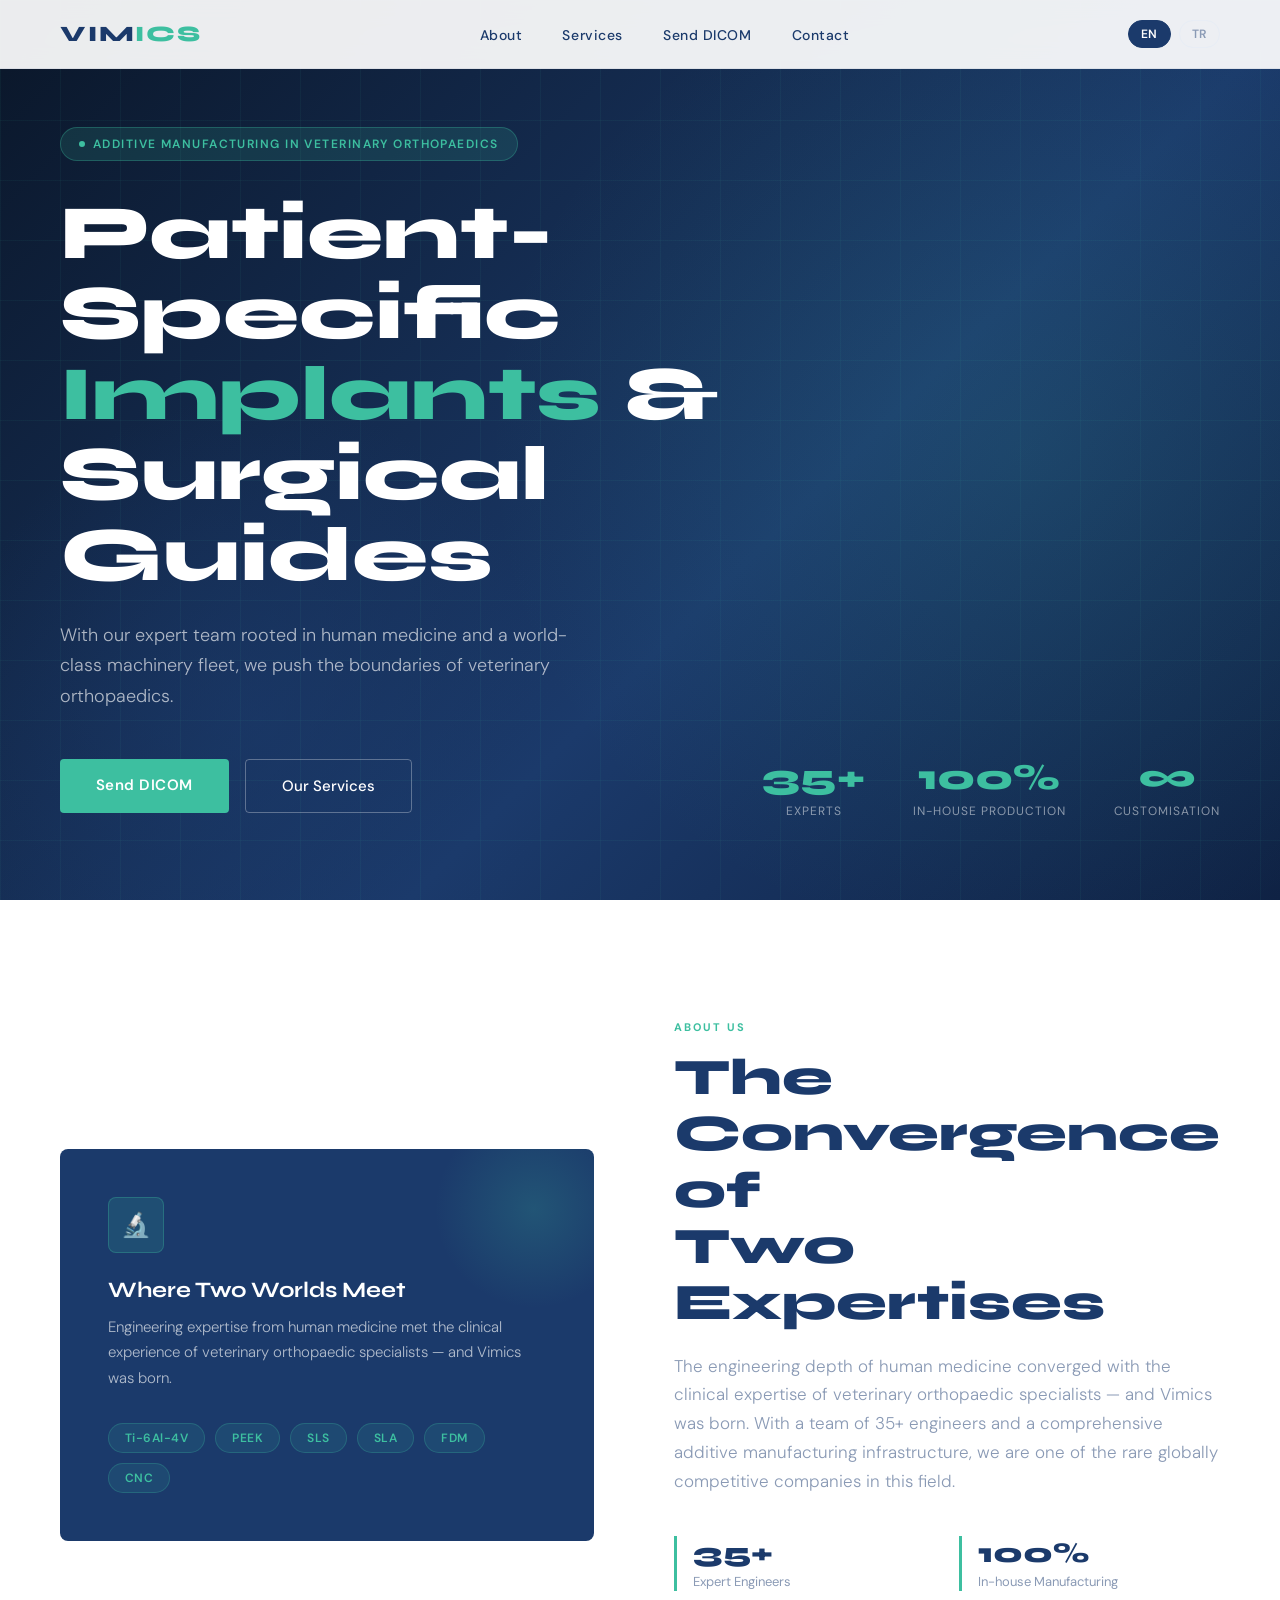
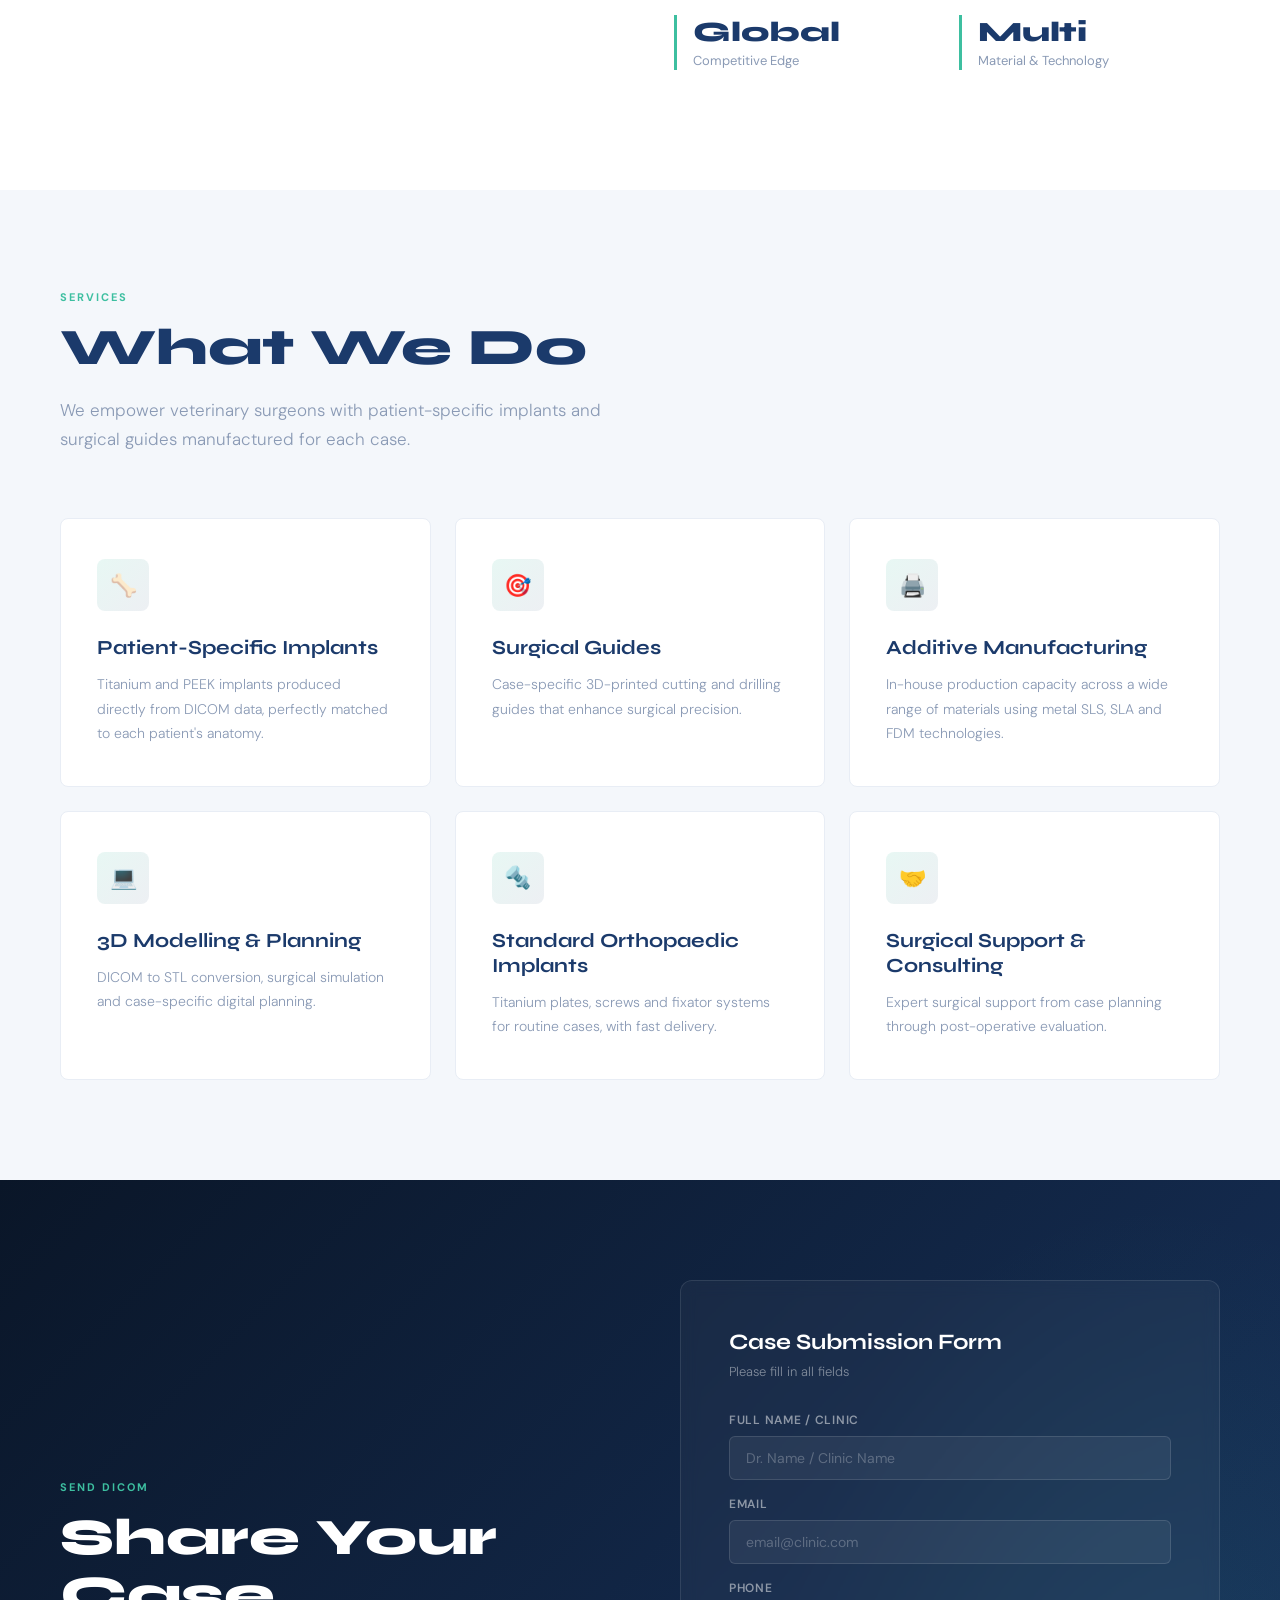
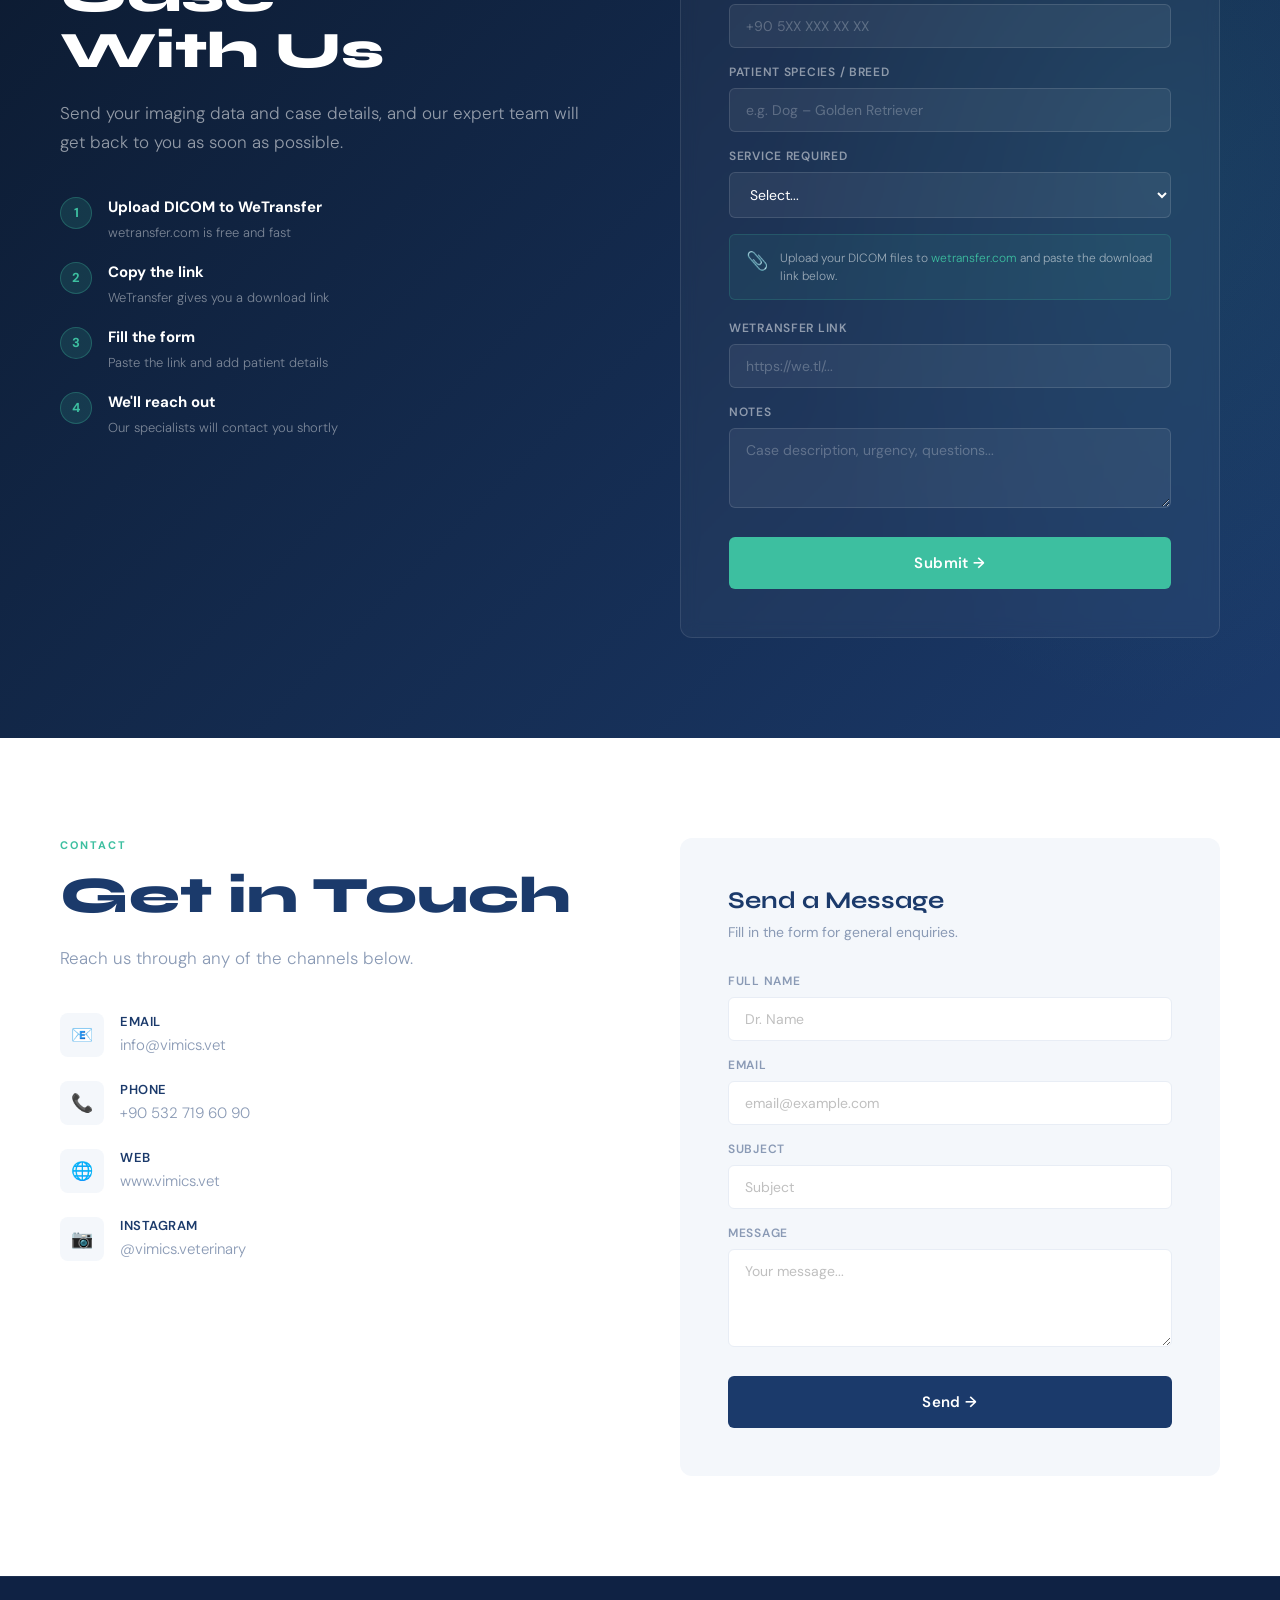
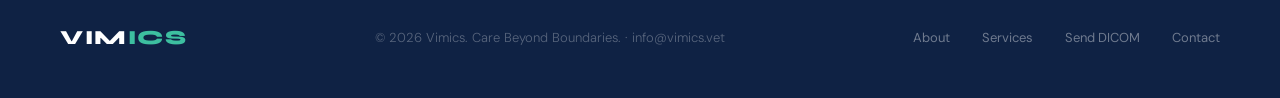
==== index.html @ f2830bab "Add files via upload" ====
<!DOCTYPE html>
<html lang="en">
<head>
  <meta charset="UTF-8" />
  <meta name="viewport" content="width=device-width, initial-scale=1.0"/>
  <title>Vimics – Care Beyond Boundaries</title>
  <meta name="description" content="Vimics provides patient-specific implants and surgical guides through advanced 3D printing and additive manufacturing for veterinary orthopedics. Born from the convergence of human medicine expertise and veterinary orthopaedics."/>
  <link rel="preconnect" href="https://fonts.googleapis.com"/>
  <link href="https://fonts.googleapis.com/css2?family=Syne:wght@400;600;700;800&family=DM+Sans:ital,opsz,wght@0,9..40,300;0,9..40,400;0,9..40,500;1,9..40,300&display=swap" rel="stylesheet"/>
  <style>
    :root {
      --navy: #1B3A6B;
      --navy-dark: #0f2244;
      --navy-light: #2a4f8a;
      --mint: #3DBFA0;
      --mint-light: #5dd4b8;
      --mint-dark: #2a9a80;
      --white: #ffffff;
      --off-white: #f4f7fb;
      --gray: #8a9ab5;
      --gray-light: #e8edf5;
      --text: #1a2540;
    }

    * { margin: 0; padding: 0; box-sizing: border-box; }

    html { scroll-behavior: smooth; }

    body {
      font-family: 'DM Sans', sans-serif;
      color: var(--text);
      background: var(--white);
      overflow-x: hidden;
    }

    /* ── NAV ── */
    nav {
      position: fixed;
      top: 0; left: 0; right: 0;
      z-index: 100;
      display: flex;
      align-items: center;
      justify-content: space-between;
      padding: 20px 60px;
      background: rgba(255,255,255,0.92);
      backdrop-filter: blur(12px);
      border-bottom: 1px solid rgba(27,58,107,0.08);
      transition: all 0.3s ease;
    }

    .nav-logo img { height: 40px; }
  .nav-logo-text {
    font-family: 'Syne', sans-serif;
    font-size: 22px;
    font-weight: 800;
    color: var(--navy);
    letter-spacing: 0.08em;
  }
  .nav-logo-text span { color: var(--mint); }

    .nav-links {
      display: flex;
      gap: 40px;
      list-style: none;
    }

    .nav-links a {
      text-decoration: none;
      color: var(--navy);
      font-size: 14px;
      font-weight: 500;
      letter-spacing: 0.04em;
      transition: color 0.2s;
    }

    .nav-links a:hover { color: var(--mint); }

    .nav-lang {
      display: flex;
      gap: 8px;
    }

    .lang-btn {
      background: none;
      border: 1.5px solid var(--gray-light);
      padding: 5px 12px;
      border-radius: 20px;
      font-size: 12px;
      font-weight: 600;
      cursor: pointer;
      color: var(--gray);
      transition: all 0.2s;
      font-family: 'DM Sans', sans-serif;
      letter-spacing: 0.05em;
    }

    .lang-btn.active,
    .lang-btn:hover {
      background: var(--navy);
      border-color: var(--navy);
      color: var(--white);
    }

    /* ── HERO ── */
    .hero {
      min-height: 100vh;
      display: flex;
      align-items: center;
      position: relative;
      overflow: hidden;
      background: var(--navy-dark);
      padding: 120px 60px 80px;
    }

    .hero-bg {
      position: absolute;
      inset: 0;
      background:
        radial-gradient(ellipse 60% 80% at 80% 50%, rgba(61,191,160,0.12) 0%, transparent 70%),
        radial-gradient(ellipse 40% 60% at 20% 80%, rgba(27,58,107,0.6) 0%, transparent 60%),
        linear-gradient(135deg, #0a1628 0%, #1B3A6B 60%, #0f2244 100%);
    }

    .hero-grid {
      position: absolute;
      inset: 0;
      background-image:
        linear-gradient(rgba(61,191,160,0.06) 1px, transparent 1px),
        linear-gradient(90deg, rgba(61,191,160,0.06) 1px, transparent 1px);
      background-size: 60px 60px;
    }

    .hero-content {
      position: relative;
      z-index: 2;
      max-width: 700px;
    }

    .hero-badge {
      display: inline-flex;
      align-items: center;
      gap: 8px;
      background: rgba(61,191,160,0.15);
      border: 1px solid rgba(61,191,160,0.3);
      padding: 8px 18px;
      border-radius: 30px;
      margin-bottom: 32px;
      animation: fadeUp 0.8s ease forwards;
    }

    .hero-badge span {
      color: var(--mint);
      font-size: 12px;
      font-weight: 600;
      letter-spacing: 0.12em;
      text-transform: uppercase;
    }

    .hero-badge-dot {
      width: 6px; height: 6px;
      background: var(--mint);
      border-radius: 50%;
      animation: pulse 2s infinite;
    }

    @keyframes pulse {
      0%, 100% { opacity: 1; transform: scale(1); }
      50% { opacity: 0.5; transform: scale(1.3); }
    }

    .hero h1 {
      font-family: 'Syne', sans-serif;
      font-size: clamp(42px, 6vw, 80px);
      font-weight: 800;
      color: var(--white);
      line-height: 1.05;
      margin-bottom: 24px;
      animation: fadeUp 0.8s 0.15s ease both;
    }

    .hero h1 .accent { color: var(--mint); }

    .hero-sub {
      font-size: 18px;
      color: rgba(255,255,255,0.65);
      line-height: 1.7;
      max-width: 520px;
      margin-bottom: 48px;
      font-weight: 300;
      animation: fadeUp 0.8s 0.3s ease both;
    }

    .hero-ctas {
      display: flex;
      gap: 16px;
      flex-wrap: wrap;
      animation: fadeUp 0.8s 0.45s ease both;
    }

    .btn-primary {
      background: var(--mint);
      color: var(--white);
      padding: 16px 36px;
      border-radius: 4px;
      text-decoration: none;
      font-weight: 600;
      font-size: 15px;
      letter-spacing: 0.03em;
      transition: all 0.25s;
      display: inline-block;
    }

    .btn-primary:hover {
      background: var(--mint-light);
      transform: translateY(-2px);
      box-shadow: 0 12px 30px rgba(61,191,160,0.35);
    }

    .btn-outline {
      border: 1.5px solid rgba(255,255,255,0.3);
      color: var(--white);
      padding: 16px 36px;
      border-radius: 4px;
      text-decoration: none;
      font-weight: 500;
      font-size: 15px;
      transition: all 0.25s;
      display: inline-block;
    }

    .btn-outline:hover {
      border-color: var(--mint);
      color: var(--mint);
    }

    .hero-stats {
      position: absolute;
      right: 60px;
      bottom: 80px;
      display: flex;
      gap: 48px;
      z-index: 2;
      animation: fadeUp 0.8s 0.6s ease both;
    }

    .stat {
      text-align: center;
    }

    .stat-num {
      font-family: 'Syne', sans-serif;
      font-size: 36px;
      font-weight: 800;
      color: var(--mint);
      display: block;
    }

    .stat-label {
      font-size: 12px;
      color: rgba(255,255,255,0.5);
      letter-spacing: 0.08em;
      text-transform: uppercase;
    }

    @keyframes fadeUp {
      from { opacity: 0; transform: translateY(30px); }
      to { opacity: 1; transform: translateY(0); }
    }

    /* ── SECTIONS ── */
    section { padding: 100px 60px; }

    .section-label {
      font-size: 11px;
      font-weight: 700;
      letter-spacing: 0.18em;
      text-transform: uppercase;
      color: var(--mint);
      margin-bottom: 16px;
      display: block;
    }

    .section-title {
      font-family: 'Syne', sans-serif;
      font-size: clamp(32px, 4vw, 52px);
      font-weight: 800;
      color: var(--navy);
      line-height: 1.1;
      margin-bottom: 20px;
    }

    .section-sub {
      font-size: 17px;
      color: var(--gray);
      line-height: 1.7;
      max-width: 560px;
      font-weight: 300;
    }

    /* ── ABOUT ── */
    #about {
      background: var(--white);
      display: grid;
      grid-template-columns: 1fr 1fr;
      gap: 80px;
      align-items: center;
    }

    .about-visual {
      position: relative;
    }

    .about-card {
      background: var(--navy);
      border-radius: 8px;
      padding: 48px;
      color: var(--white);
      position: relative;
      overflow: hidden;
    }

    .about-card::before {
      content: '';
      position: absolute;
      top: -40px; right: -40px;
      width: 200px; height: 200px;
      background: radial-gradient(circle, rgba(61,191,160,0.2) 0%, transparent 70%);
      border-radius: 50%;
    }

    .about-card-icon {
      width: 56px; height: 56px;
      background: rgba(61,191,160,0.15);
      border: 1px solid rgba(61,191,160,0.3);
      border-radius: 8px;
      display: flex;
      align-items: center;
      justify-content: center;
      margin-bottom: 24px;
      font-size: 24px;
    }

    .about-card h3 {
      font-family: 'Syne', sans-serif;
      font-size: 22px;
      font-weight: 700;
      margin-bottom: 12px;
    }

    .about-card p {
      font-size: 15px;
      color: rgba(255,255,255,0.65);
      line-height: 1.7;
      font-weight: 300;
    }

    .about-pills {
      display: flex;
      flex-wrap: wrap;
      gap: 10px;
      margin-top: 32px;
    }

    .pill {
      background: rgba(61,191,160,0.12);
      border: 1px solid rgba(61,191,160,0.25);
      color: var(--mint);
      padding: 6px 16px;
      border-radius: 20px;
      font-size: 12px;
      font-weight: 600;
      letter-spacing: 0.04em;
    }

    .about-text { padding: 20px 0; }

    .about-highlights {
      display: grid;
      grid-template-columns: 1fr 1fr;
      gap: 24px;
      margin-top: 40px;
    }

    .highlight-item {
      border-left: 3px solid var(--mint);
      padding-left: 16px;
    }

    .highlight-item strong {
      display: block;
      font-family: 'Syne', sans-serif;
      font-size: 28px;
      font-weight: 800;
      color: var(--navy);
    }

    .highlight-item span {
      font-size: 13px;
      color: var(--gray);
    }

    /* ── SERVICES ── */
    #services {
      background: var(--off-white);
    }

    .services-header {
      max-width: 600px;
      margin-bottom: 64px;
    }

    .services-grid {
      display: grid;
      grid-template-columns: repeat(3, 1fr);
      gap: 24px;
    }

    .service-card {
      background: var(--white);
      border-radius: 8px;
      padding: 40px 36px;
      border: 1px solid var(--gray-light);
      transition: all 0.3s ease;
      position: relative;
      overflow: hidden;
    }

    .service-card::after {
      content: '';
      position: absolute;
      bottom: 0; left: 0; right: 0;
      height: 3px;
      background: var(--mint);
      transform: scaleX(0);
      transition: transform 0.3s ease;
    }

    .service-card:hover {
      transform: translateY(-6px);
      box-shadow: 0 20px 50px rgba(27,58,107,0.1);
      border-color: transparent;
    }

    .service-card:hover::after { transform: scaleX(1); }

    .service-icon {
      width: 52px; height: 52px;
      background: linear-gradient(135deg, rgba(61,191,160,0.12), rgba(27,58,107,0.08));
      border-radius: 8px;
      display: flex;
      align-items: center;
      justify-content: center;
      font-size: 22px;
      margin-bottom: 24px;
    }

    .service-card h3 {
      font-family: 'Syne', sans-serif;
      font-size: 20px;
      font-weight: 700;
      color: var(--navy);
      margin-bottom: 12px;
    }

    .service-card p {
      font-size: 14px;
      color: var(--gray);
      line-height: 1.75;
      font-weight: 300;
    }

    /* ── DICOM UPLOAD ── */
    #upload {
      background: var(--navy-dark);
      position: relative;
      overflow: hidden;
    }

    #upload::before {
      content: '';
      position: absolute;
      inset: 0;
      background:
        radial-gradient(ellipse 50% 80% at 90% 50%, rgba(61,191,160,0.1) 0%, transparent 60%),
        linear-gradient(135deg, #0a1628, #1B3A6B);
    }

    .upload-inner {
      position: relative;
      z-index: 2;
      display: grid;
      grid-template-columns: 1fr 1fr;
      gap: 80px;
      align-items: center;
    }

    .upload-text .section-title { color: var(--white); }
    .upload-text .section-sub { color: rgba(255,255,255,0.55); }

    .upload-steps {
      margin-top: 40px;
      display: flex;
      flex-direction: column;
      gap: 20px;
    }

    .upload-step {
      display: flex;
      gap: 16px;
      align-items: flex-start;
    }

    .step-num {
      width: 32px; height: 32px;
      border-radius: 50%;
      background: rgba(61,191,160,0.15);
      border: 1px solid rgba(61,191,160,0.3);
      display: flex;
      align-items: center;
      justify-content: center;
      font-size: 13px;
      font-weight: 700;
      color: var(--mint);
      flex-shrink: 0;
    }

    .step-content strong {
      display: block;
      color: var(--white);
      font-size: 15px;
      margin-bottom: 4px;
    }

    .step-content span {
      font-size: 13px;
      color: rgba(255,255,255,0.45);
      font-weight: 300;
    }

    .upload-form-box {
      background: rgba(255,255,255,0.04);
      border: 1px solid rgba(255,255,255,0.1);
      border-radius: 12px;
      padding: 48px;
      backdrop-filter: blur(8px);
    }

    .upload-form-box h3 {
      font-family: 'Syne', sans-serif;
      font-size: 22px;
      font-weight: 700;
      color: var(--white);
      margin-bottom: 8px;
    }

    .upload-form-box p {
      font-size: 13px;
      color: rgba(255,255,255,0.45);
      margin-bottom: 32px;
      font-weight: 300;
    }

    .form-group {
      margin-bottom: 16px;
    }

    .form-group label {
      display: block;
      font-size: 12px;
      font-weight: 600;
      letter-spacing: 0.06em;
      text-transform: uppercase;
      color: rgba(255,255,255,0.5);
      margin-bottom: 8px;
    }

    .form-group input,
    .form-group textarea,
    .form-group select {
      width: 100%;
      background: rgba(255,255,255,0.06);
      border: 1px solid rgba(255,255,255,0.12);
      border-radius: 6px;
      padding: 12px 16px;
      color: var(--white);
      font-family: 'DM Sans', sans-serif;
      font-size: 14px;
      outline: none;
      transition: border-color 0.2s;
    }

    .form-group input::placeholder,
    .form-group textarea::placeholder {
      color: rgba(255,255,255,0.25);
    }

    .form-group input:focus,
    .form-group textarea:focus {
      border-color: var(--mint);
    }

    .form-group textarea { resize: vertical; min-height: 80px; }

    .form-group select option { background: var(--navy-dark); }

    .wetransfer-note {
      background: rgba(61,191,160,0.08);
      border: 1px solid rgba(61,191,160,0.2);
      border-radius: 6px;
      padding: 14px 16px;
      margin-bottom: 20px;
      display: flex;
      gap: 12px;
      align-items: flex-start;
    }

    .wetransfer-note span:first-child { font-size: 18px; }

    .wetransfer-note p {
      font-size: 12px;
      color: rgba(255,255,255,0.55);
      margin: 0;
      line-height: 1.5;
    }

    .wetransfer-note a {
      color: var(--mint);
      text-decoration: none;
    }

    .btn-submit {
      width: 100%;
      background: var(--mint);
      color: var(--white);
      border: none;
      padding: 16px;
      border-radius: 6px;
      font-family: 'DM Sans', sans-serif;
      font-size: 15px;
      font-weight: 600;
      cursor: pointer;
      transition: all 0.25s;
      letter-spacing: 0.03em;
      margin-top: 8px;
    }

    .btn-submit:hover {
      background: var(--mint-light);
      transform: translateY(-2px);
      box-shadow: 0 10px 25px rgba(61,191,160,0.3);
    }

    /* ── CONTACT ── */
    #contact {
      background: var(--white);
      display: grid;
      grid-template-columns: 1fr 1fr;
      gap: 80px;
      align-items: start;
    }

    .contact-items {
      margin-top: 40px;
      display: flex;
      flex-direction: column;
      gap: 24px;
    }

    .contact-item {
      display: flex;
      gap: 16px;
      align-items: flex-start;
    }

    .contact-icon {
      width: 44px; height: 44px;
      background: var(--off-white);
      border-radius: 8px;
      display: flex;
      align-items: center;
      justify-content: center;
      font-size: 18px;
      flex-shrink: 0;
    }

    .contact-item strong {
      display: block;
      font-size: 13px;
      font-weight: 600;
      color: var(--navy);
      letter-spacing: 0.04em;
      text-transform: uppercase;
      margin-bottom: 4px;
    }

    .contact-item a,
    .contact-item span {
      font-size: 15px;
      color: var(--gray);
      text-decoration: none;
      font-weight: 300;
    }

    .contact-item a:hover { color: var(--mint); }

    .contact-form {
      background: var(--off-white);
      border-radius: 12px;
      padding: 48px;
    }

    .contact-form h3 {
      font-family: 'Syne', sans-serif;
      font-size: 24px;
      font-weight: 700;
      color: var(--navy);
      margin-bottom: 8px;
    }

    .contact-form > p {
      font-size: 14px;
      color: var(--gray);
      margin-bottom: 32px;
    }

    .contact-form .form-group input,
    .contact-form .form-group textarea,
    .contact-form .form-group select {
      background: var(--white);
      border: 1.5px solid var(--gray-light);
      color: var(--text);
    }

    .contact-form .form-group label { color: var(--gray); }

    .contact-form .form-group input::placeholder,
    .contact-form .form-group textarea::placeholder {
      color: rgba(0,0,0,0.25);
    }

    .contact-form .form-group input:focus,
    .contact-form .form-group textarea:focus {
      border-color: var(--mint);
    }

    .contact-form .btn-submit {
      background: var(--navy);
    }

    .contact-form .btn-submit:hover {
      background: var(--navy-light);
      box-shadow: 0 10px 25px rgba(27,58,107,0.2);
    }

    /* ── FOOTER ── */
    footer {
      background: var(--navy-dark);
      padding: 48px 60px;
      display: flex;
      align-items: center;
      justify-content: space-between;
      border-top: 1px solid rgba(255,255,255,0.06);
    }

    footer img { height: 32px; }

    footer p {
      font-size: 13px;
      color: rgba(255,255,255,0.3);
      font-weight: 300;
    }

    .footer-links {
      display: flex;
      gap: 32px;
    }

    .footer-links a {
      font-size: 13px;
      color: rgba(255,255,255,0.4);
      text-decoration: none;
      transition: color 0.2s;
    }

    .footer-links a:hover { color: var(--mint); }

    /* ── MOBILE ── */
    @media (max-width: 900px) {
      nav { padding: 16px 24px; }
      .nav-links { display: none; }
      section { padding: 60px 24px; }
      .hero { padding: 100px 24px 80px; }
      .hero-stats { position: static; margin-top: 48px; flex-wrap: wrap; gap: 32px; }
      #about, #contact, .upload-inner { grid-template-columns: 1fr; gap: 40px; }
      .services-grid { grid-template-columns: 1fr; }
      .about-highlights { grid-template-columns: 1fr 1fr; }
      footer { flex-direction: column; gap: 20px; text-align: center; }
      .upload-form-box { padding: 28px; }
      .contact-form { padding: 28px; }
    }

    /* ── SUCCESS MSG ── */
    .success-msg {
      display: none;
      background: rgba(61,191,160,0.1);
      border: 1px solid rgba(61,191,160,0.3);
      border-radius: 8px;
      padding: 16px;
      text-align: center;
      color: var(--mint);
      font-size: 14px;
      margin-top: 12px;
    }
  </style>
</head>
<body>

<!-- NAV -->
<nav>
  <div class="nav-logo">
    <img src="Vimics_Logo__1_.png" alt="Vimics" onerror="this.style.display='none';this.nextElementSibling.style.display='block'"/>
    <div class="nav-logo-text" style="display:none;">VIM<span>ICS</span></div>
  </div>
  <ul class="nav-links">
    <li><a href="#about" data-tr="Hakkımızda" data-en="About">About</a></li>
    <li><a href="#services" data-tr="Hizmetler" data-en="Services">Services</a></li>
    <li><a href="#upload" data-tr="DICOM Gönder" data-en="Send DICOM">Send DICOM</a></li>
    <li><a href="#contact" data-tr="İletişim" data-en="Contact">Contact</a></li>
  </ul>
  <div class="nav-lang">
    <button class="lang-btn active" onclick="setLang('en')">EN</button>
    <button class="lang-btn" onclick="setLang('tr')">TR</button>
  </div>
</nav>

<!-- HERO -->
<section class="hero" id="home">
  <div class="hero-bg"></div>
  <div class="hero-grid"></div>
  <div class="hero-content">
    <div class="hero-badge">
      <div class="hero-badge-dot"></div>
      <span data-tr="Veteriner Ortopedide 3D Üretim" data-en="Additive Manufacturing in Veterinary Orthopaedics">Additive Manufacturing in Veterinary Orthopaedics</span>
    </div>
    <h1 data-tr="Hastaya Özel<br><span class='accent'>İmplant</span> &amp;<br>Cerrahi Kılavuz" data-en="Patient-Specific<br><span class='accent'>Implants</span> &amp;<br>Surgical Guides">Patient-Specific<br><span class="accent">Implants</span> &amp;<br>Surgical Guides</h1>
    <p class="hero-sub" data-tr="Beşeri tıp kökenli uzman ekibimiz ve dünya standartlarındaki makina parkurumuzla veteriner ortopedide sınırları aşıyoruz." data-en="With our expert team rooted in human medicine and a world-class machinery fleet, we push the boundaries of veterinary orthopaedics.">With our expert team rooted in human medicine and a world-class machinery fleet, we push the boundaries of veterinary orthopaedics.</p>
    <div class="hero-ctas">
      <a href="#upload" class="btn-primary" data-tr="DICOM Gönder" data-en="Send DICOM">Send DICOM</a>
      <a href="#services" class="btn-outline" data-tr="Hizmetlerimiz" data-en="Our Services">Our Services</a>
    </div>
  </div>
  <div class="hero-stats">
    <div class="stat">
      <span class="stat-num">35+</span>
      <span class="stat-label" data-tr="Uzman" data-en="Experts">Experts</span>
    </div>
    <div class="stat">
      <span class="stat-num">100%</span>
      <span class="stat-label" data-tr="İnhouse Üretim" data-en="In-house Production">In-house Production</span>
    </div>
    <div class="stat">
      <span class="stat-num">∞</span>
      <span class="stat-label" data-tr="Özelleştirme" data-en="Customisation">Customisation</span>
    </div>
  </div>
</section>

<!-- ABOUT -->
<section id="about">
  <div class="about-visual">
    <div class="about-card">
      <div class="about-card-icon">🔬</div>
      <h3 data-tr="İki Dünyanın Buluşması" data-en="Where Two Worlds Meet">Where Two Worlds Meet</h3>
      <p data-tr="Beşeri tıptan gelen mühendislik birikimi, veteriner ortopedi uzmanlarının klinik deneyimiyle buluştu — ve Vimics doğdu." data-en="Engineering expertise from human medicine met the clinical experience of veterinary orthopaedic specialists — and Vimics was born.">Engineering expertise from human medicine met the clinical experience of veterinary orthopaedic specialists — and Vimics was born.</p>
      <div class="about-pills">
        <span class="pill">Ti-6Al-4V</span>
        <span class="pill">PEEK</span>
        <span class="pill">SLS</span>
        <span class="pill">SLA</span>
        <span class="pill">FDM</span>
        <span class="pill">CNC</span>
      </div>
    </div>
  </div>
  <div class="about-text">
    <span class="section-label" data-tr="Hakkımızda" data-en="About Us">About Us</span>
    <h2 class="section-title" data-tr="İki Uzmanlığın<br>Birleşimi" data-en="The Convergence of<br>Two Expertises">The Convergence of<br>Two Expertises</h2>
    <p class="section-sub" data-tr="Beşeri tıptan gelen mühendislik deneyimi ile veteriner ortopedi uzmanlarının klinik birikimi bir araya geldi ve Vimics doğdu. 35'ten fazla makine, biyomedikal ve tıp mühendisinden oluşan ekibimizle additive manufacturing alanında küresel ölçekte rekabetçi, nadir şirketlerden biriyiz." data-en="The engineering depth of human medicine converged with the clinical expertise of veterinary orthopaedic specialists — and Vimics was born. With a team of 35+ engineers and a comprehensive additive manufacturing infrastructure, we are one of the rare globally competitive companies in this field.">The engineering depth of human medicine converged with the clinical expertise of veterinary orthopaedic specialists — and Vimics was born. With a team of 35+ engineers and a comprehensive additive manufacturing infrastructure, we are one of the rare globally competitive companies in this field.</p>
    <div class="about-highlights">
      <div class="highlight-item">
        <strong>35+</strong>
        <span data-tr="Uzman Mühendis" data-en="Expert Engineers">Expert Engineers</span>
      </div>
      <div class="highlight-item">
        <strong>100%</strong>
        <span data-tr="İnhouse Üretim" data-en="In-house Manufacturing">In-house Manufacturing</span>
      </div>
      <div class="highlight-item">
        <strong>Global</strong>
        <span data-tr="Rekabet Gücü" data-en="Competitive Edge">Competitive Edge</span>
      </div>
      <div class="highlight-item">
        <strong>Multi</strong>
        <span data-tr="Malzeme & Teknoloji" data-en="Material & Technology">Material & Technology</span>
      </div>
    </div>
  </div>
</section>

<!-- SERVICES -->
<section id="services">
  <div class="services-header">
    <span class="section-label" data-tr="Hizmetler" data-en="Services">Services</span>
    <h2 class="section-title" data-tr="Ne Yapıyoruz?" data-en="What We Do">What We Do</h2>
    <p class="section-sub" data-tr="Her hasta için özel üretilmiş implantlar ve cerrahi kılavuzlarla veteriner cerrahları güçlendiriyoruz." data-en="We empower veterinary surgeons with patient-specific implants and surgical guides manufactured for each case.">We empower veterinary surgeons with patient-specific implants and surgical guides manufactured for each case.</p>
  </div>
  <div class="services-grid">
    <div class="service-card">
      <div class="service-icon">🦴</div>
      <h3 data-tr="Hasta Spesifik İmplantlar" data-en="Patient-Specific Implants">Patient-Specific Implants</h3>
      <p data-tr="DICOM verisinden üretilen, her hastanın anatomisine tam uyumlu titanyum ve PEEK implantlar." data-en="Titanium and PEEK implants produced directly from DICOM data, perfectly matched to each patient's anatomy.">Titanium and PEEK implants produced directly from DICOM data, perfectly matched to each patient's anatomy.</p>
    </div>
    <div class="service-card">
      <div class="service-icon">🎯</div>
      <h3 data-tr="Cerrahi Kılavuzlar" data-en="Surgical Guides">Surgical Guides</h3>
      <p data-tr="Ameliyat hassasiyetini artıran, vakaya özel tasarlanmış 3D baskılı cerrahi kesim ve delme kılavuzları." data-en="Case-specific 3D-printed cutting and drilling guides that enhance surgical precision.">Case-specific 3D-printed cutting and drilling guides that enhance surgical precision.</p>
    </div>
    <div class="service-card">
      <div class="service-icon">🖨️</div>
      <h3 data-tr="Additive Manufacturing" data-en="Additive Manufacturing">Additive Manufacturing</h3>
      <p data-tr="Metal SLS, SLA ve FDM teknolojileriyle geniş malzeme yelpazesinde inhouse üretim kapasitesi." data-en="In-house production capacity across a wide range of materials using metal SLS, SLA and FDM technologies.">In-house production capacity across a wide range of materials using metal SLS, SLA and FDM technologies.</p>
    </div>
    <div class="service-card">
      <div class="service-icon">💻</div>
      <h3 data-tr="3D Modelleme & Planlama" data-en="3D Modelling & Planning">3D Modelling & Planning</h3>
      <p data-tr="DICOM'dan STL'ye dönüşüm, cerrahi simülasyon ve vakaya özel dijital planlama." data-en="DICOM to STL conversion, surgical simulation and case-specific digital planning.">DICOM to STL conversion, surgical simulation and case-specific digital planning.</p>
    </div>
    <div class="service-card">
      <div class="service-icon">🔩</div>
      <h3 data-tr="Standart Ortopedik İmplantlar" data-en="Standard Orthopaedic Implants">Standard Orthopaedic Implants</h3>
      <p data-tr="Rutin vakalar için titanyum plak, vida ve fiksatör sistemleri; hızlı teslimat." data-en="Titanium plates, screws and fixator systems for routine cases, with fast delivery.">Titanium plates, screws and fixator systems for routine cases, with fast delivery.</p>
    </div>
    <div class="service-card">
      <div class="service-icon">🤝</div>
      <h3 data-tr="Cerrahi Destek & Danışmanlık" data-en="Surgical Support & Consulting">Surgical Support & Consulting</h3>
      <p data-tr="Vaka planlamasından ameliyat sonrası değerlendirmeye kadar uzman cerrahi destek." data-en="Expert surgical support from case planning through post-operative evaluation.">Expert surgical support from case planning through post-operative evaluation.</p>
    </div>
  </div>
</section>

<!-- DICOM UPLOAD -->
<section id="upload">
  <div class="upload-inner">
    <div class="upload-text">
      <span class="section-label" data-tr="DICOM Gönder" data-en="Send DICOM">Send DICOM</span>
      <h2 class="section-title" data-tr="Vakayı Bizimle<br>Paylaşın" data-en="Share Your Case<br>With Us">Share Your Case<br>With Us</h2>
      <p class="section-sub" data-tr="Görüntüleme verilerini ve vaka bilgilerini gönderin; uzman ekibimiz en kısa sürede sizinle iletişime geçsin." data-en="Send your imaging data and case details, and our expert team will get back to you as soon as possible.">Send your imaging data and case details, and our expert team will get back to you as soon as possible.</p>
      <div class="upload-steps">
        <div class="upload-step">
          <div class="step-num">1</div>
          <div class="step-content">
            <strong data-tr="DICOM'u WeTransfer'e yükleyin" data-en="Upload DICOM to WeTransfer">Upload DICOM to WeTransfer</strong>
            <span data-tr="wetransfer.com ücretsiz ve hızlıdır" data-en="wetransfer.com is free and fast">wetransfer.com is free and fast</span>
          </div>
        </div>
        <div class="upload-step">
          <div class="step-num">2</div>
          <div class="step-content">
            <strong data-tr="Linki kopyalayın" data-en="Copy the link">Copy the link</strong>
            <span data-tr="WeTransfer size bir indirme linki verir" data-en="WeTransfer gives you a download link">WeTransfer gives you a download link</span>
          </div>
        </div>
        <div class="upload-step">
          <div class="step-num">3</div>
          <div class="step-content">
            <strong data-tr="Formu doldurun" data-en="Fill the form">Fill the form</strong>
            <span data-tr="Linki yapıştırın, hasta bilgilerini ekleyin" data-en="Paste the link and add patient details">Paste the link and add patient details</span>
          </div>
        </div>
        <div class="upload-step">
          <div class="step-num">4</div>
          <div class="step-content">
            <strong data-tr="Biz ulaşırız" data-en="We'll reach out">We'll reach out</strong>
            <span data-tr="Uzmanlarımız en kısa sürede sizinle iletişime geçer" data-en="Our specialists will contact you shortly">Our specialists will contact you shortly</span>
          </div>
        </div>
      </div>
    </div>
    <div class="upload-form-box">
      <h3 data-tr="Vaka Formu" data-en="Case Submission Form">Case Submission Form</h3>
      <p data-tr="Tüm alanları eksiksiz doldurunuz" data-en="Please fill in all fields">Please fill in all fields</p>
      <form id="dicomForm" onsubmit="submitForm(event)">
        <div class="form-group">
          <label data-tr="Ad Soyad / Klinik Adı" data-en="Full Name / Clinic">Full Name / Clinic</label>
          <input type="text" placeholder="Dr. Name / Clinic Name" required/>
        </div>
        <div class="form-group">
          <label data-tr="E-posta" data-en="Email">Email</label>
          <input type="email" placeholder="email@clinic.com" required/>
        </div>
        <div class="form-group">
          <label data-tr="Telefon" data-en="Phone">Phone</label>
          <input type="tel" placeholder="+90 5XX XXX XX XX"/>
        </div>
        <div class="form-group">
          <label data-tr="Hasta Türü / Irkı" data-en="Patient Species / Breed">Patient Species / Breed</label>
          <input type="text" placeholder="e.g. Dog – Golden Retriever" required/>
        </div>
        <div class="form-group">
          <label data-tr="Hizmet Talebi" data-en="Service Required">Service Required</label>
          <select>
            <option value="" data-tr="Seçiniz..." data-en="Select...">Select...</option>
            <option data-tr="Hasta Spesifik İmplant" data-en="Patient-Specific Implant">Patient-Specific Implant</option>
            <option data-tr="Cerrahi Kılavuz" data-en="Surgical Guide">Surgical Guide</option>
            <option data-tr="3D Planlama & Modelleme" data-en="3D Planning & Modelling">3D Planning & Modelling</option>
            <option data-tr="Danışmanlık" data-en="Consulting">Consulting</option>
          </select>
        </div>
        <div class="wetransfer-note">
          <span>📎</span>
          <p data-tr="DICOM dosyalarınızı <a href='https://wetransfer.com' target='_blank'>wetransfer.com</a>'a yükleyin ve indirme linkini aşağıya yapıştırın." data-en="Upload your DICOM files to <a href='https://wetransfer.com' target='_blank'>wetransfer.com</a> and paste the download link below.">Upload your DICOM files to <a href="https://wetransfer.com" target="_blank">wetransfer.com</a> and paste the download link below.</p>
        </div>
        <div class="form-group">
          <label data-tr="WeTransfer Linki" data-en="WeTransfer Link">WeTransfer Link</label>
          <input type="url" placeholder="https://we.tl/..."/>
        </div>
        <div class="form-group">
          <label data-tr="Notlar" data-en="Notes">Notes</label>
          <textarea placeholder="Case description, urgency, questions..." rows="3"></textarea>
        </div>
        <button type="submit" class="btn-submit" data-tr="Gönder →" data-en="Submit →">Submit →</button>
        <div class="success-msg" id="successMsg" data-tr="✓ Formunuz alındı. En kısa sürede sizinle iletişime geçeceğiz." data-en="✓ Your submission received. We will contact you shortly.">✓ Your submission received. We will contact you shortly.</div>
      </form>
    </div>
  </div>
</section>

<!-- CONTACT -->
<section id="contact">
  <div>
    <span class="section-label" data-tr="İletişim" data-en="Contact">Contact</span>
    <h2 class="section-title" data-tr="Bize Ulaşın" data-en="Get in Touch">Get in Touch</h2>
    <p class="section-sub" data-tr="Sorularınız için aşağıdaki kanallardan bize ulaşabilirsiniz." data-en="Reach us through any of the channels below.">Reach us through any of the channels below.</p>
    <div class="contact-items">
      <div class="contact-item">
        <div class="contact-icon">📧</div>
        <div>
          <strong data-tr="E-posta" data-en="Email">Email</strong>
          <a href="mailto:info@vimics.vet">info@vimics.vet</a>
        </div>
      </div>
      <div class="contact-item">
        <div class="contact-icon">📞</div>
        <div>
          <strong data-tr="Telefon" data-en="Phone">Phone</strong>
          <a href="tel:+905327196090">+90 532 719 60 90</a>
        </div>
      </div>
      <div class="contact-item">
        <div class="contact-icon">🌐</div>
        <div>
          <strong data-tr="Web" data-en="Web">Web</strong>
          <a href="https://www.vimics.vet">www.vimics.vet</a>
        </div>
      </div>
      <div class="contact-item">
        <div class="contact-icon">📷</div>
        <div>
          <strong>Instagram</strong>
          <a href="https://instagram.com/vimics.veterinary" target="_blank">@vimics.veterinary</a>
        </div>
      </div>
    </div>
  </div>
  <div class="contact-form">
    <h3 data-tr="Mesaj Gönderin" data-en="Send a Message">Send a Message</h3>
    <p data-tr="Genel sorularınız için formu doldurun." data-en="Fill in the form for general enquiries.">Fill in the form for general enquiries.</p>
    <form onsubmit="submitContact(event)">
      <div class="form-group">
        <label data-tr="Ad Soyad" data-en="Full Name">Full Name</label>
        <input type="text" required placeholder="Dr. Name"/>
      </div>
      <div class="form-group">
        <label data-tr="E-posta" data-en="Email">Email</label>
        <input type="email" required placeholder="email@example.com"/>
      </div>
      <div class="form-group">
        <label data-tr="Konu" data-en="Subject">Subject</label>
        <input type="text" required placeholder="Subject"/>
      </div>
      <div class="form-group">
        <label data-tr="Mesaj" data-en="Message">Message</label>
        <textarea rows="4" required placeholder="Your message..."></textarea>
      </div>
      <button type="submit" class="btn-submit" data-tr="Gönder →" data-en="Send →">Send →</button>
      <div class="success-msg" id="contactSuccess" data-tr="✓ Mesajınız alındı." data-en="✓ Message received. Thank you!">✓ Message received. Thank you!</div>
    </form>
  </div>
</section>

<!-- FOOTER -->
<footer>
  <div>
    <img src="Vimics_Logo__1_.png" alt="Vimics" style="height:32px;" onerror="this.style.display='none';this.nextElementSibling.style.display='block'"/>
    <div style="display:none;font-family:'Syne',sans-serif;font-size:20px;font-weight:800;color:white;letter-spacing:0.08em;">VIM<span style="color:var(--mint)">ICS</span></div>
  </div>
  <p>© 2026 Vimics. Care Beyond Boundaries. · <a href="mailto:info@vimics.vet" style="color:rgba(255,255,255,0.3);text-decoration:none;">info@vimics.vet</a></p>
  <div class="footer-links">
    <a href="#about" data-tr="Hakkımızda" data-en="About">About</a>
    <a href="#services" data-tr="Hizmetler" data-en="Services">Services</a>
    <a href="#upload" data-tr="DICOM Gönder" data-en="Send DICOM">Send DICOM</a>
    <a href="#contact" data-tr="İletişim" data-en="Contact">Contact</a>
  </div>
</footer>

<script>
  // Language switcher
  let currentLang = 'en';

  function setLang(lang) {
    currentLang = lang;
    document.querySelectorAll('.lang-btn').forEach(b => b.classList.remove('active'));
    document.querySelectorAll('.lang-btn').forEach(b => {
      if (b.textContent === lang.toUpperCase()) b.classList.add('active');
    });
    document.querySelectorAll('[data-tr][data-en]').forEach(el => {
      el.innerHTML = el.getAttribute('data-' + lang);
    });
  }

  // Form submit
  function submitForm(e) {
    e.preventDefault();
    document.getElementById('successMsg').style.display = 'block';
    e.target.reset();
    setTimeout(() => document.getElementById('successMsg').style.display = 'none', 5000);
  }

  function submitContact(e) {
    e.preventDefault();
    document.getElementById('contactSuccess').style.display = 'block';
    e.target.reset();
    setTimeout(() => document.getElementById('contactSuccess').style.display = 'none', 5000);
  }

  // Scroll nav shadow
  window.addEventListener('scroll', () => {
    const nav = document.querySelector('nav');
    nav.style.boxShadow = window.scrollY > 20 ? '0 4px 30px rgba(27,58,107,0.12)' : 'none';
  });
</script>
</body>
</html>
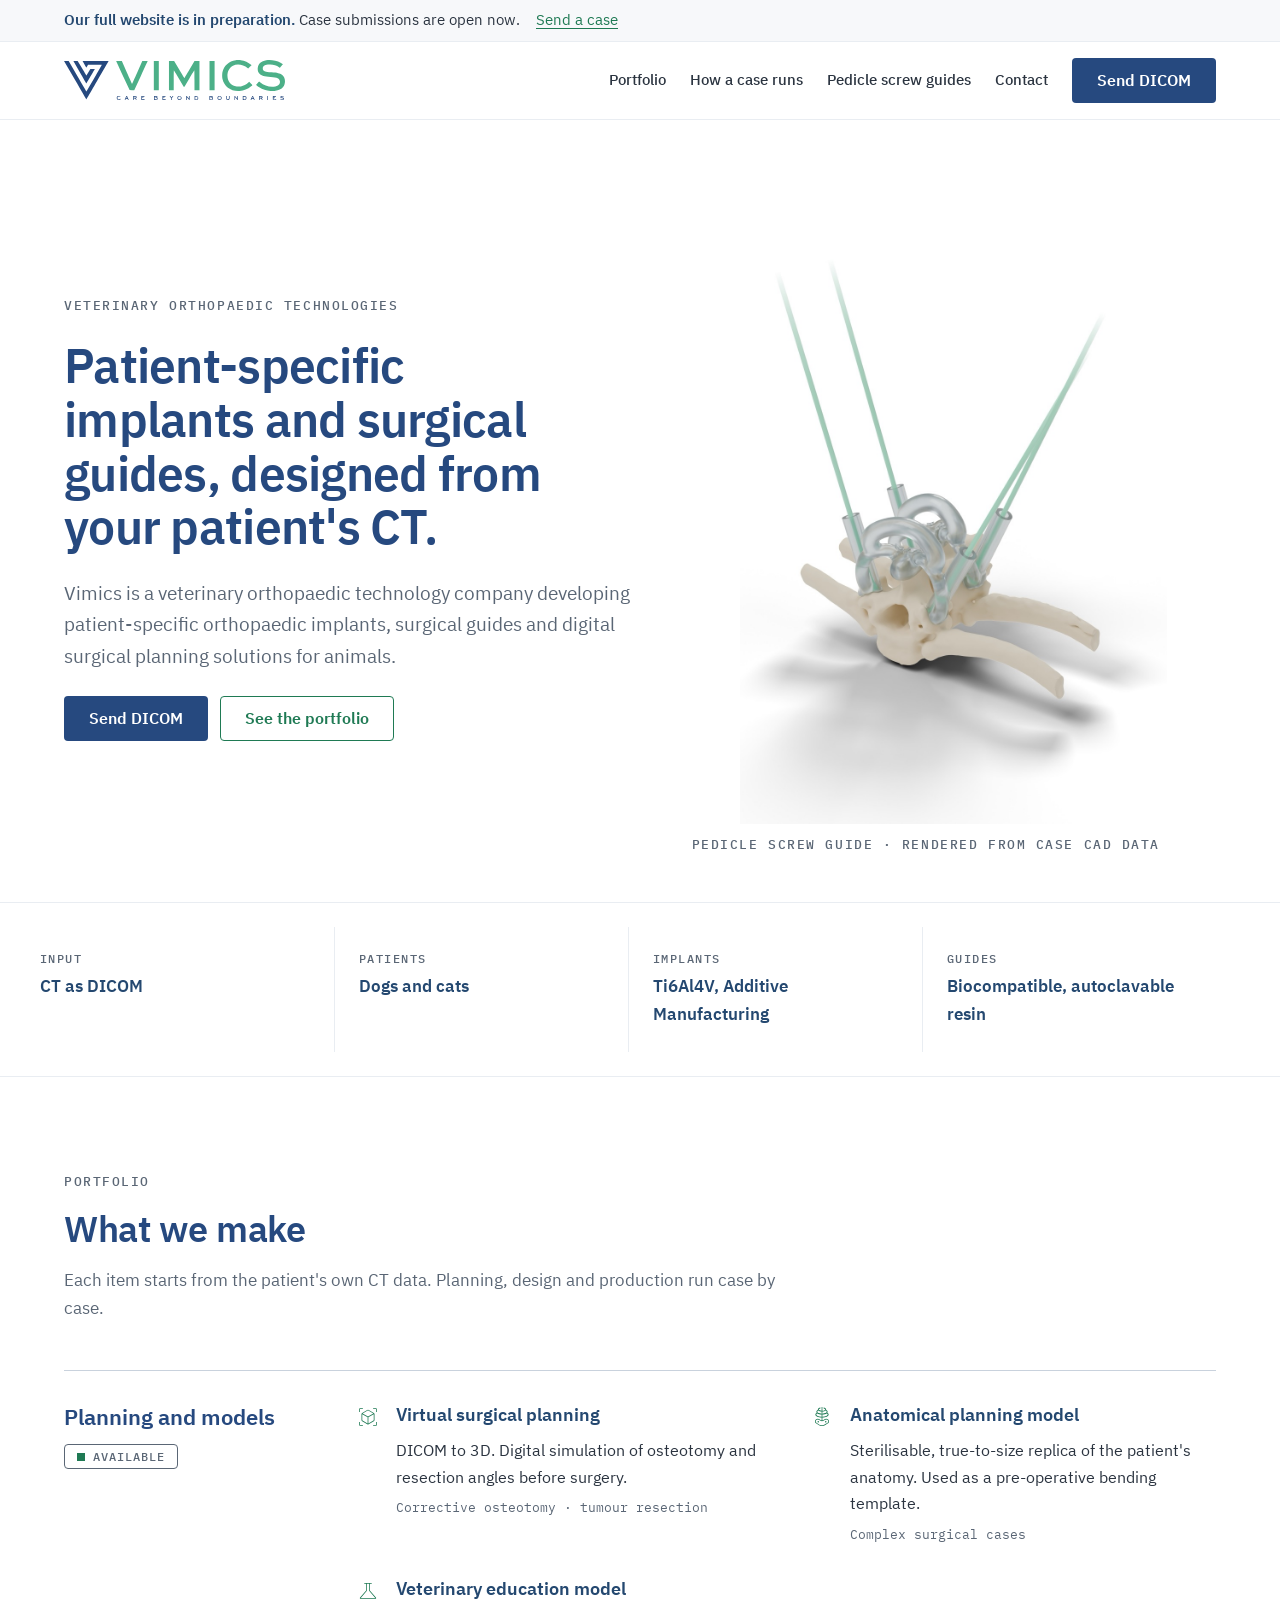
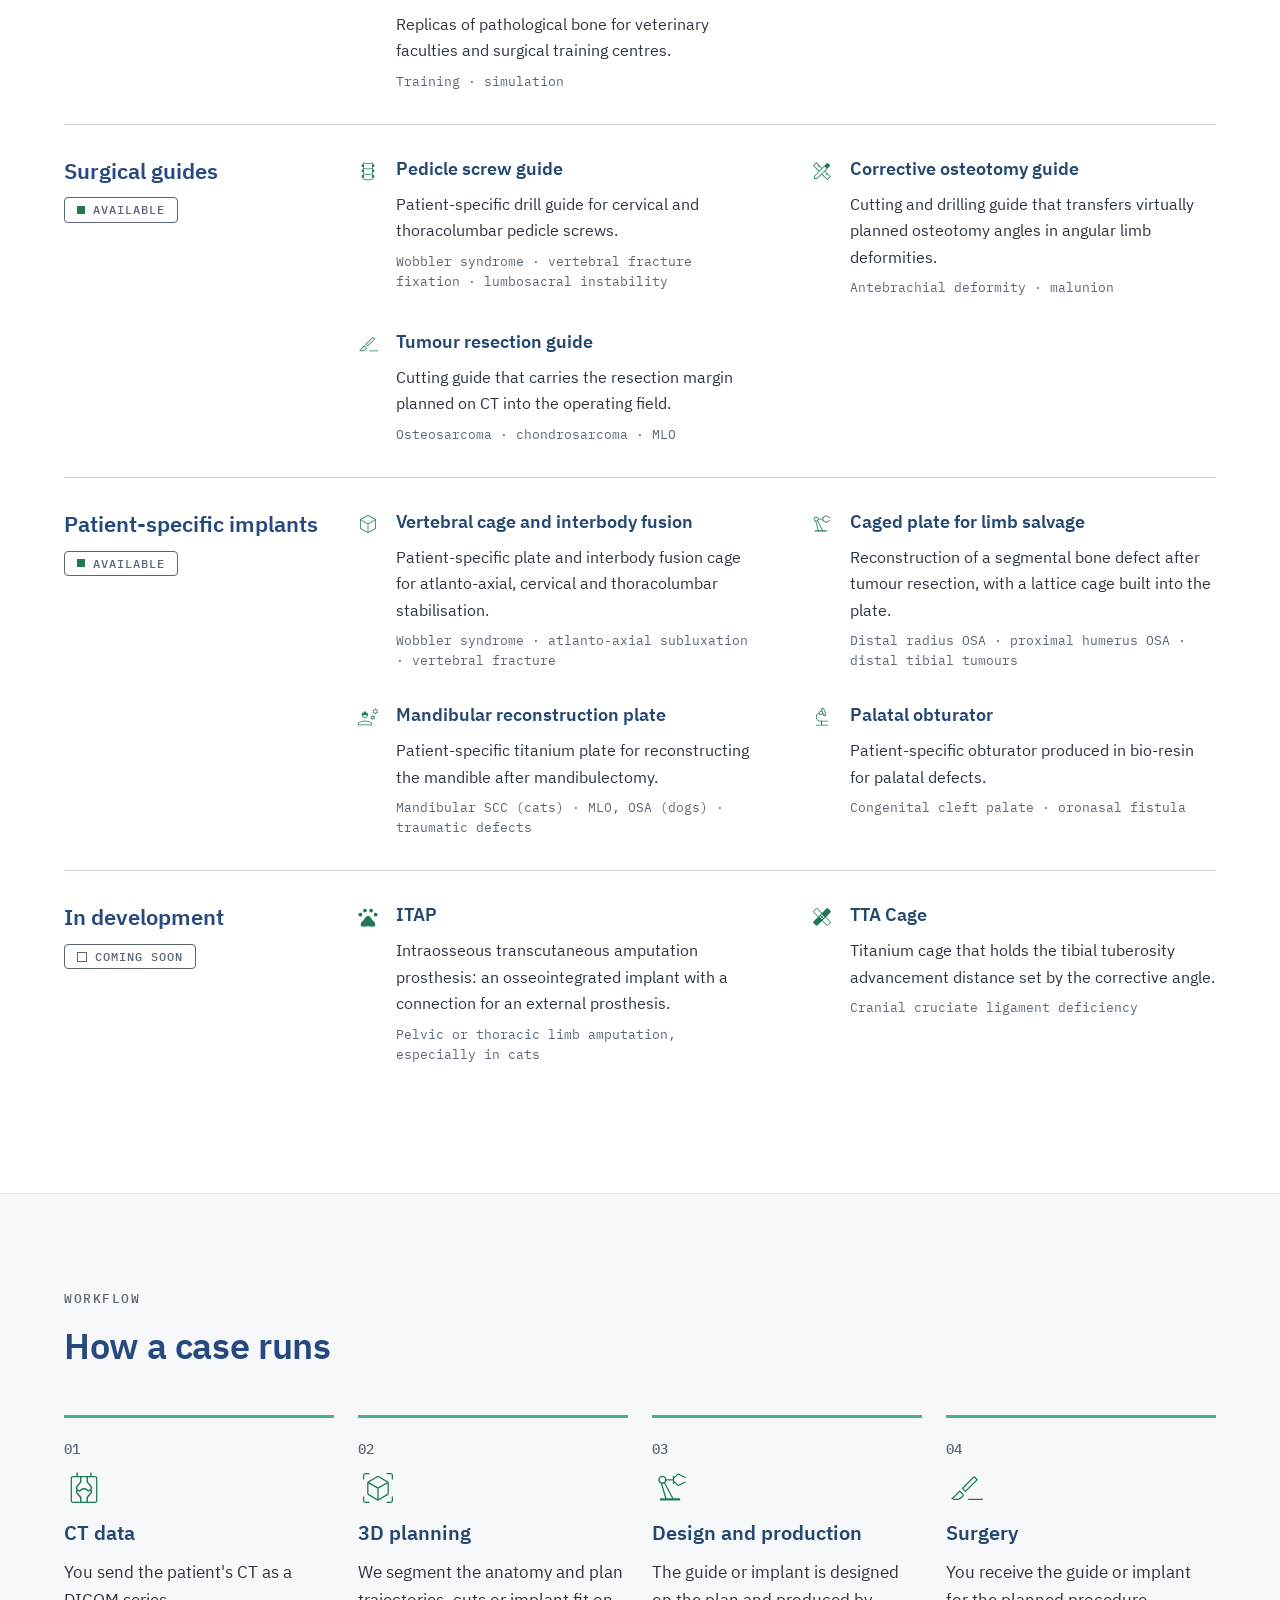
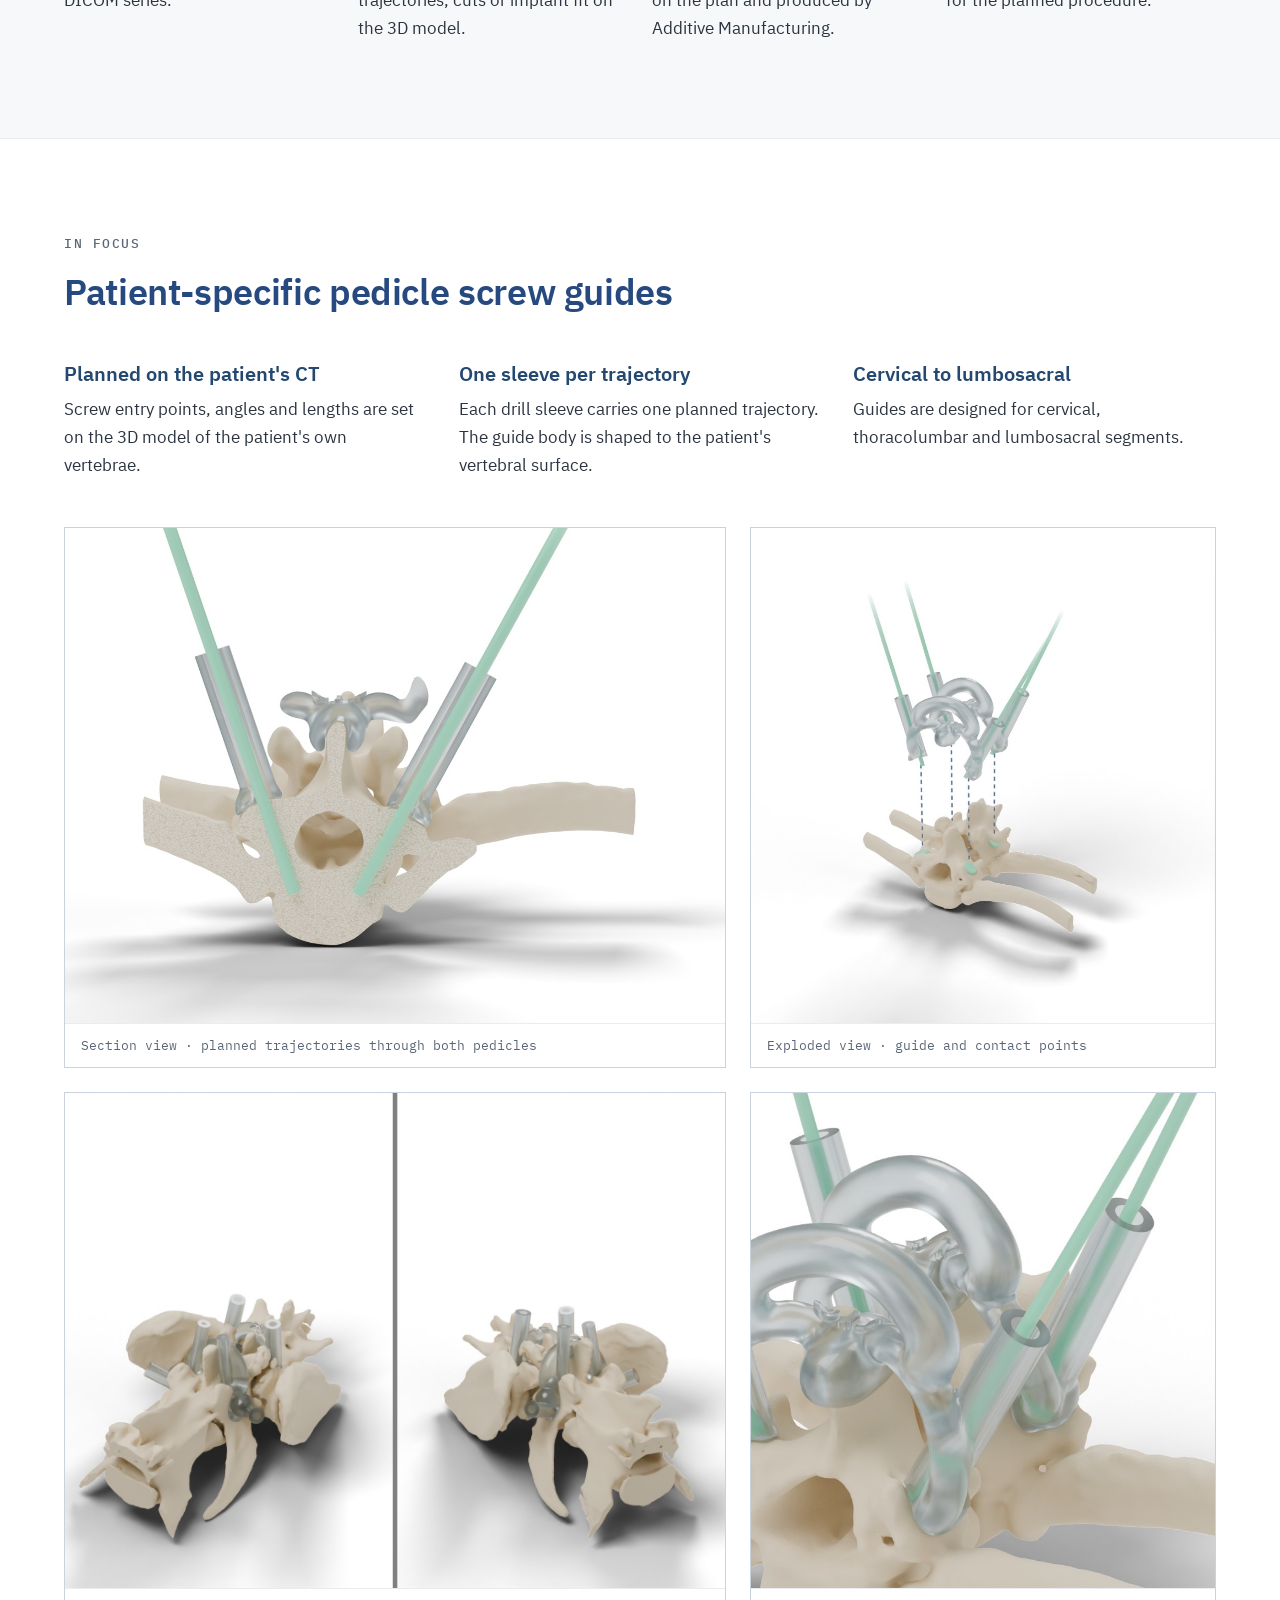
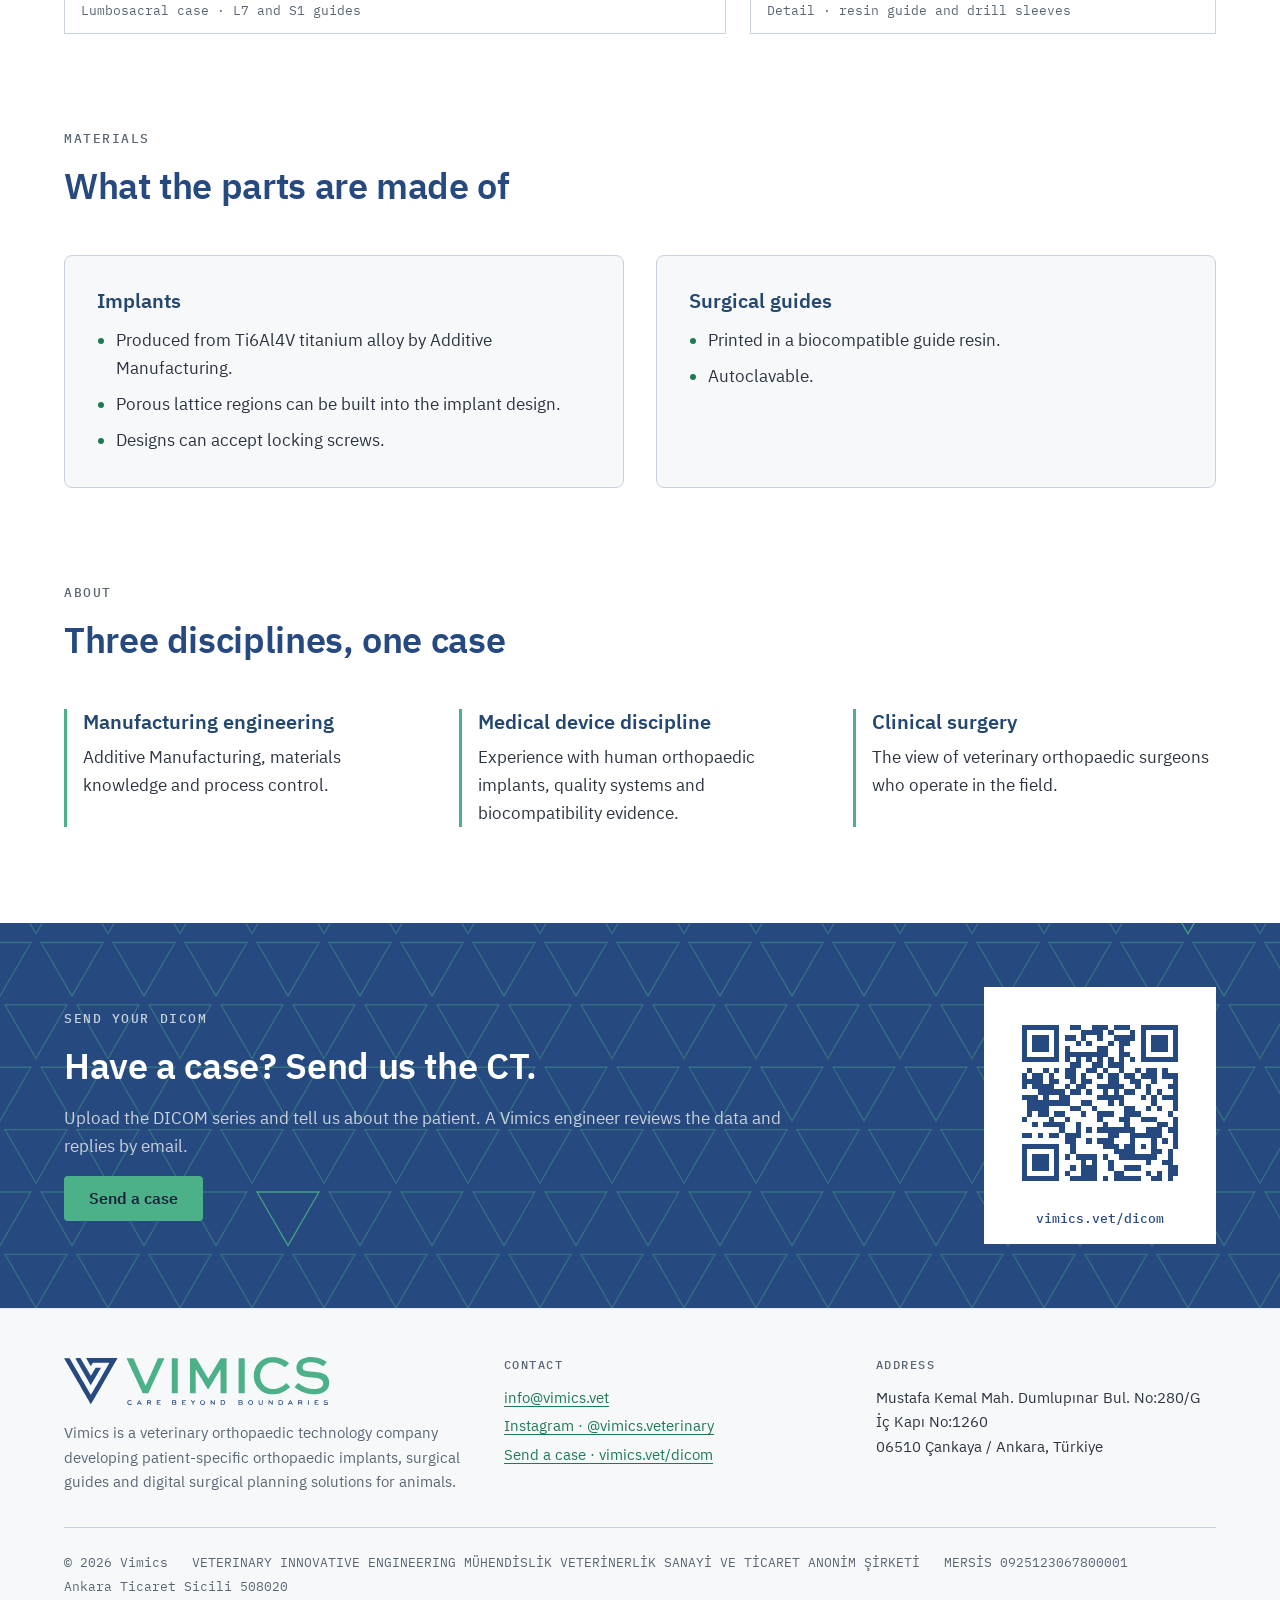
==== commit d1c68ce6: "Launch v1 "in preparation" site and /dicom case submission page - Rebuild on the Vimics design syste" ====
--- a/index.html
+++ b/index.html
@@ -1,1153 +1,248 @@
-<!DOCTYPE html>
+<!doctype html>
 <html lang="en">
 <head>
-  <meta charset="UTF-8" />
-  <meta name="viewport" content="width=device-width, initial-scale=1.0"/>
-  <title>Vimics – Care Beyond Boundaries</title>
-  <meta name="description" content="Vimics provides patient-specific implants and surgical guides through advanced 3D printing and additive manufacturing for veterinary orthopedics. Born from the convergence of human medicine expertise and veterinary orthopaedics."/>
-  <link rel="preconnect" href="https://fonts.googleapis.com"/>
-  <link href="https://fonts.googleapis.com/css2?family=Syne:wght@400;600;700;800&family=DM+Sans:ital,opsz,wght@0,9..40,300;0,9..40,400;0,9..40,500;1,9..40,300&display=swap" rel="stylesheet"/>
-  <style>
-    :root {
-      --navy: #1B3A6B;
-      --navy-dark: #0f2244;
-      --navy-light: #2a4f8a;
-      --mint: #3DBFA0;
-      --mint-light: #5dd4b8;
-      --mint-dark: #2a9a80;
-      --white: #ffffff;
-      --off-white: #f4f7fb;
-      --gray: #8a9ab5;
-      --gray-light: #e8edf5;
-      --text: #1a2540;
-    }
-
-    * { margin: 0; padding: 0; box-sizing: border-box; }
-
-    html { scroll-behavior: smooth; }
-
-    body {
-      font-family: 'DM Sans', sans-serif;
-      color: var(--text);
-      background: var(--white);
-      overflow-x: hidden;
-    }
-
-    /* ── NAV ── */
-    nav {
-      position: fixed;
-      top: 0; left: 0; right: 0;
-      z-index: 100;
-      display: flex;
-      align-items: center;
-      justify-content: space-between;
-      padding: 20px 60px;
-      background: rgba(255,255,255,0.92);
-      backdrop-filter: blur(12px);
-      border-bottom: 1px solid rgba(27,58,107,0.08);
-      transition: all 0.3s ease;
-    }
-
-    .nav-logo img { height: 40px; }
-  .nav-logo-text {
-    font-family: 'Syne', sans-serif;
-    font-size: 22px;
-    font-weight: 800;
-    color: var(--navy);
-    letter-spacing: 0.08em;
-  }
-  .nav-logo-text span { color: var(--mint); }
-
-    .nav-links {
-      display: flex;
-      gap: 40px;
-      list-style: none;
-    }
-
-    .nav-links a {
-      text-decoration: none;
-      color: var(--navy);
-      font-size: 14px;
-      font-weight: 500;
-      letter-spacing: 0.04em;
-      transition: color 0.2s;
-    }
-
-    .nav-links a:hover { color: var(--mint); }
-
-    .nav-lang {
-      display: flex;
-      gap: 8px;
-    }
-
-    .lang-btn {
-      background: none;
-      border: 1.5px solid var(--gray-light);
-      padding: 5px 12px;
-      border-radius: 20px;
-      font-size: 12px;
-      font-weight: 600;
-      cursor: pointer;
-      color: var(--gray);
-      transition: all 0.2s;
-      font-family: 'DM Sans', sans-serif;
-      letter-spacing: 0.05em;
-    }
-
-    .lang-btn.active,
-    .lang-btn:hover {
-      background: var(--navy);
-      border-color: var(--navy);
-      color: var(--white);
-    }
-
-    /* ── HERO ── */
-    .hero {
-      min-height: 100vh;
-      display: flex;
-      align-items: center;
-      position: relative;
-      overflow: hidden;
-      background: var(--navy-dark);
-      padding: 120px 60px 80px;
-    }
-
-    .hero-bg {
-      position: absolute;
-      inset: 0;
-      background:
-        radial-gradient(ellipse 60% 80% at 80% 50%, rgba(61,191,160,0.12) 0%, transparent 70%),
-        radial-gradient(ellipse 40% 60% at 20% 80%, rgba(27,58,107,0.6) 0%, transparent 60%),
-        linear-gradient(135deg, #0a1628 0%, #1B3A6B 60%, #0f2244 100%);
-    }
-
-    .hero-grid {
-      position: absolute;
-      inset: 0;
-      background-image:
-        linear-gradient(rgba(61,191,160,0.06) 1px, transparent 1px),
-        linear-gradient(90deg, rgba(61,191,160,0.06) 1px, transparent 1px);
-      background-size: 60px 60px;
-    }
-
-    .hero-content {
-      position: relative;
-      z-index: 2;
-      max-width: 700px;
-    }
-
-    .hero-badge {
-      display: inline-flex;
-      align-items: center;
-      gap: 8px;
-      background: rgba(61,191,160,0.15);
-      border: 1px solid rgba(61,191,160,0.3);
-      padding: 8px 18px;
-      border-radius: 30px;
-      margin-bottom: 32px;
-      animation: fadeUp 0.8s ease forwards;
-    }
-
-    .hero-badge span {
-      color: var(--mint);
-      font-size: 12px;
-      font-weight: 600;
-      letter-spacing: 0.12em;
-      text-transform: uppercase;
-    }
-
-    .hero-badge-dot {
-      width: 6px; height: 6px;
-      background: var(--mint);
-      border-radius: 50%;
-      animation: pulse 2s infinite;
-    }
-
-    @keyframes pulse {
-      0%, 100% { opacity: 1; transform: scale(1); }
-      50% { opacity: 0.5; transform: scale(1.3); }
-    }
-
-    .hero h1 {
-      font-family: 'Syne', sans-serif;
-      font-size: clamp(42px, 6vw, 80px);
-      font-weight: 800;
-      color: var(--white);
-      line-height: 1.05;
-      margin-bottom: 24px;
-      animation: fadeUp 0.8s 0.15s ease both;
-    }
-
-    .hero h1 .accent { color: var(--mint); }
-
-    .hero-sub {
-      font-size: 18px;
-      color: rgba(255,255,255,0.65);
-      line-height: 1.7;
-      max-width: 520px;
-      margin-bottom: 48px;
-      font-weight: 300;
-      animation: fadeUp 0.8s 0.3s ease both;
-    }
-
-    .hero-ctas {
-      display: flex;
-      gap: 16px;
-      flex-wrap: wrap;
-      animation: fadeUp 0.8s 0.45s ease both;
-    }
-
-    .btn-primary {
-      background: var(--mint);
-      color: var(--white);
-      padding: 16px 36px;
-      border-radius: 4px;
-      text-decoration: none;
-      font-weight: 600;
-      font-size: 15px;
-      letter-spacing: 0.03em;
-      transition: all 0.25s;
-      display: inline-block;
-    }
-
-    .btn-primary:hover {
-      background: var(--mint-light);
-      transform: translateY(-2px);
-      box-shadow: 0 12px 30px rgba(61,191,160,0.35);
-    }
-
-    .btn-outline {
-      border: 1.5px solid rgba(255,255,255,0.3);
-      color: var(--white);
-      padding: 16px 36px;
-      border-radius: 4px;
-      text-decoration: none;
-      font-weight: 500;
-      font-size: 15px;
-      transition: all 0.25s;
-      display: inline-block;
-    }
-
-    .btn-outline:hover {
-      border-color: var(--mint);
-      color: var(--mint);
-    }
-
-    .hero-stats {
-      position: absolute;
-      right: 60px;
-      bottom: 80px;
-      display: flex;
-      gap: 48px;
-      z-index: 2;
-      animation: fadeUp 0.8s 0.6s ease both;
-    }
-
-    .stat {
-      text-align: center;
-    }
-
-    .stat-num {
-      font-family: 'Syne', sans-serif;
-      font-size: 36px;
-      font-weight: 800;
-      color: var(--mint);
-      display: block;
-    }
-
-    .stat-label {
-      font-size: 12px;
-      color: rgba(255,255,255,0.5);
-      letter-spacing: 0.08em;
-      text-transform: uppercase;
-    }
-
-    @keyframes fadeUp {
-      from { opacity: 0; transform: translateY(30px); }
-      to { opacity: 1; transform: translateY(0); }
-    }
-
-    /* ── SECTIONS ── */
-    section { padding: 100px 60px; }
-
-    .section-label {
-      font-size: 11px;
-      font-weight: 700;
-      letter-spacing: 0.18em;
-      text-transform: uppercase;
-      color: var(--mint);
-      margin-bottom: 16px;
-      display: block;
-    }
-
-    .section-title {
-      font-family: 'Syne', sans-serif;
-      font-size: clamp(32px, 4vw, 52px);
-      font-weight: 800;
-      color: var(--navy);
-      line-height: 1.1;
-      margin-bottom: 20px;
-    }
-
-    .section-sub {
-      font-size: 17px;
-      color: var(--gray);
-      line-height: 1.7;
-      max-width: 560px;
-      font-weight: 300;
-    }
-
-    /* ── ABOUT ── */
-    #about {
-      background: var(--white);
-      display: grid;
-      grid-template-columns: 1fr 1fr;
-      gap: 80px;
-      align-items: center;
-    }
-
-    .about-visual {
-      position: relative;
-    }
-
-    .about-card {
-      background: var(--navy);
-      border-radius: 8px;
-      padding: 48px;
-      color: var(--white);
-      position: relative;
-      overflow: hidden;
-    }
-
-    .about-card::before {
-      content: '';
-      position: absolute;
-      top: -40px; right: -40px;
-      width: 200px; height: 200px;
-      background: radial-gradient(circle, rgba(61,191,160,0.2) 0%, transparent 70%);
-      border-radius: 50%;
-    }
-
-    .about-card-icon {
-      width: 56px; height: 56px;
-      background: rgba(61,191,160,0.15);
-      border: 1px solid rgba(61,191,160,0.3);
-      border-radius: 8px;
-      display: flex;
-      align-items: center;
-      justify-content: center;
-      margin-bottom: 24px;
-      font-size: 24px;
-    }
-
-    .about-card h3 {
-      font-family: 'Syne', sans-serif;
-      font-size: 22px;
-      font-weight: 700;
-      margin-bottom: 12px;
-    }
-
-    .about-card p {
-      font-size: 15px;
-      color: rgba(255,255,255,0.65);
-      line-height: 1.7;
-      font-weight: 300;
-    }
-
-    .about-pills {
-      display: flex;
-      flex-wrap: wrap;
-      gap: 10px;
-      margin-top: 32px;
-    }
-
-    .pill {
-      background: rgba(61,191,160,0.12);
-      border: 1px solid rgba(61,191,160,0.25);
-      color: var(--mint);
-      padding: 6px 16px;
-      border-radius: 20px;
-      font-size: 12px;
-      font-weight: 600;
-      letter-spacing: 0.04em;
-    }
-
-    .about-text { padding: 20px 0; }
-
-    .about-highlights {
-      display: grid;
-      grid-template-columns: 1fr 1fr;
-      gap: 24px;
-      margin-top: 40px;
-    }
-
-    .highlight-item {
-      border-left: 3px solid var(--mint);
-      padding-left: 16px;
-    }
-
-    .highlight-item strong {
-      display: block;
-      font-family: 'Syne', sans-serif;
-      font-size: 28px;
-      font-weight: 800;
-      color: var(--navy);
-    }
-
-    .highlight-item span {
-      font-size: 13px;
-      color: var(--gray);
-    }
-
-    /* ── SERVICES ── */
-    #services {
-      background: var(--off-white);
-    }
-
-    .services-header {
-      max-width: 600px;
-      margin-bottom: 64px;
-    }
-
-    .services-grid {
-      display: grid;
-      grid-template-columns: repeat(3, 1fr);
-      gap: 24px;
-    }
-
-    .service-card {
-      background: var(--white);
-      border-radius: 8px;
-      padding: 40px 36px;
-      border: 1px solid var(--gray-light);
-      transition: all 0.3s ease;
-      position: relative;
-      overflow: hidden;
-    }
-
-    .service-card::after {
-      content: '';
-      position: absolute;
-      bottom: 0; left: 0; right: 0;
-      height: 3px;
-      background: var(--mint);
-      transform: scaleX(0);
-      transition: transform 0.3s ease;
-    }
-
-    .service-card:hover {
-      transform: translateY(-6px);
-      box-shadow: 0 20px 50px rgba(27,58,107,0.1);
-      border-color: transparent;
-    }
-
-    .service-card:hover::after { transform: scaleX(1); }
-
-    .service-icon {
-      width: 52px; height: 52px;
-      background: linear-gradient(135deg, rgba(61,191,160,0.12), rgba(27,58,107,0.08));
-      border-radius: 8px;
-      display: flex;
-      align-items: center;
-      justify-content: center;
-      font-size: 22px;
-      margin-bottom: 24px;
-    }
-
-    .service-card h3 {
-      font-family: 'Syne', sans-serif;
-      font-size: 20px;
-      font-weight: 700;
-      color: var(--navy);
-      margin-bottom: 12px;
-    }
-
-    .service-card p {
-      font-size: 14px;
-      color: var(--gray);
-      line-height: 1.75;
-      font-weight: 300;
-    }
-
-    /* ── DICOM UPLOAD ── */
-    #upload {
-      background: var(--navy-dark);
-      position: relative;
-      overflow: hidden;
-    }
-
-    #upload::before {
-      content: '';
-      position: absolute;
-      inset: 0;
-      background:
-        radial-gradient(ellipse 50% 80% at 90% 50%, rgba(61,191,160,0.1) 0%, transparent 60%),
-        linear-gradient(135deg, #0a1628, #1B3A6B);
-    }
-
-    .upload-inner {
-      position: relative;
-      z-index: 2;
-      display: grid;
-      grid-template-columns: 1fr 1fr;
-      gap: 80px;
-      align-items: center;
-    }
-
-    .upload-text .section-title { color: var(--white); }
-    .upload-text .section-sub { color: rgba(255,255,255,0.55); }
-
-    .upload-steps {
-      margin-top: 40px;
-      display: flex;
-      flex-direction: column;
-      gap: 20px;
-    }
-
-    .upload-step {
-      display: flex;
-      gap: 16px;
-      align-items: flex-start;
-    }
-
-    .step-num {
-      width: 32px; height: 32px;
-      border-radius: 50%;
-      background: rgba(61,191,160,0.15);
-      border: 1px solid rgba(61,191,160,0.3);
-      display: flex;
-      align-items: center;
-      justify-content: center;
-      font-size: 13px;
-      font-weight: 700;
-      color: var(--mint);
-      flex-shrink: 0;
-    }
-
-    .step-content strong {
-      display: block;
-      color: var(--white);
-      font-size: 15px;
-      margin-bottom: 4px;
-    }
-
-    .step-content span {
-      font-size: 13px;
-      color: rgba(255,255,255,0.45);
-      font-weight: 300;
-    }
-
-    .upload-form-box {
-      background: rgba(255,255,255,0.04);
-      border: 1px solid rgba(255,255,255,0.1);
-      border-radius: 12px;
-      padding: 48px;
-      backdrop-filter: blur(8px);
-    }
-
-    .upload-form-box h3 {
-      font-family: 'Syne', sans-serif;
-      font-size: 22px;
-      font-weight: 700;
-      color: var(--white);
-      margin-bottom: 8px;
-    }
-
-    .upload-form-box p {
-      font-size: 13px;
-      color: rgba(255,255,255,0.45);
-      margin-bottom: 32px;
-      font-weight: 300;
-    }
-
-    .form-group {
-      margin-bottom: 16px;
-    }
-
-    .form-group label {
-      display: block;
-      font-size: 12px;
-      font-weight: 600;
-      letter-spacing: 0.06em;
-      text-transform: uppercase;
-      color: rgba(255,255,255,0.5);
-      margin-bottom: 8px;
-    }
-
-    .form-group input,
-    .form-group textarea,
-    .form-group select {
-      width: 100%;
-      background: rgba(255,255,255,0.06);
-      border: 1px solid rgba(255,255,255,0.12);
-      border-radius: 6px;
-      padding: 12px 16px;
-      color: var(--white);
-      font-family: 'DM Sans', sans-serif;
-      font-size: 14px;
-      outline: none;
-      transition: border-color 0.2s;
-    }
-
-    .form-group input::placeholder,
-    .form-group textarea::placeholder {
-      color: rgba(255,255,255,0.25);
-    }
-
-    .form-group input:focus,
-    .form-group textarea:focus {
-      border-color: var(--mint);
-    }
-
-    .form-group textarea { resize: vertical; min-height: 80px; }
-
-    .form-group select option { background: var(--navy-dark); }
-
-    .wetransfer-note {
-      background: rgba(61,191,160,0.08);
-      border: 1px solid rgba(61,191,160,0.2);
-      border-radius: 6px;
-      padding: 14px 16px;
-      margin-bottom: 20px;
-      display: flex;
-      gap: 12px;
-      align-items: flex-start;
-    }
-
-    .wetransfer-note span:first-child { font-size: 18px; }
-
-    .wetransfer-note p {
-      font-size: 12px;
-      color: rgba(255,255,255,0.55);
-      margin: 0;
-      line-height: 1.5;
-    }
-
-    .wetransfer-note a {
-      color: var(--mint);
-      text-decoration: none;
-    }
-
-    .btn-submit {
-      width: 100%;
-      background: var(--mint);
-      color: var(--white);
-      border: none;
-      padding: 16px;
-      border-radius: 6px;
-      font-family: 'DM Sans', sans-serif;
-      font-size: 15px;
-      font-weight: 600;
-      cursor: pointer;
-      transition: all 0.25s;
-      letter-spacing: 0.03em;
-      margin-top: 8px;
-    }
-
-    .btn-submit:hover {
-      background: var(--mint-light);
-      transform: translateY(-2px);
-      box-shadow: 0 10px 25px rgba(61,191,160,0.3);
-    }
-
-    /* ── CONTACT ── */
-    #contact {
-      background: var(--white);
-      display: grid;
-      grid-template-columns: 1fr 1fr;
-      gap: 80px;
-      align-items: start;
-    }
-
-    .contact-items {
-      margin-top: 40px;
-      display: flex;
-      flex-direction: column;
-      gap: 24px;
-    }
-
-    .contact-item {
-      display: flex;
-      gap: 16px;
-      align-items: flex-start;
-    }
-
-    .contact-icon {
-      width: 44px; height: 44px;
-      background: var(--off-white);
-      border-radius: 8px;
-      display: flex;
-      align-items: center;
-      justify-content: center;
-      font-size: 18px;
-      flex-shrink: 0;
-    }
-
-    .contact-item strong {
-      display: block;
-      font-size: 13px;
-      font-weight: 600;
-      color: var(--navy);
-      letter-spacing: 0.04em;
-      text-transform: uppercase;
-      margin-bottom: 4px;
-    }
-
-    .contact-item a,
-    .contact-item span {
-      font-size: 15px;
-      color: var(--gray);
-      text-decoration: none;
-      font-weight: 300;
-    }
-
-    .contact-item a:hover { color: var(--mint); }
-
-    .contact-form {
-      background: var(--off-white);
-      border-radius: 12px;
-      padding: 48px;
-    }
-
-    .contact-form h3 {
-      font-family: 'Syne', sans-serif;
-      font-size: 24px;
-      font-weight: 700;
-      color: var(--navy);
-      margin-bottom: 8px;
-    }
-
-    .contact-form > p {
-      font-size: 14px;
-      color: var(--gray);
-      margin-bottom: 32px;
-    }
-
-    .contact-form .form-group input,
-    .contact-form .form-group textarea,
-    .contact-form .form-group select {
-      background: var(--white);
-      border: 1.5px solid var(--gray-light);
-      color: var(--text);
-    }
-
-    .contact-form .form-group label { color: var(--gray); }
-
-    .contact-form .form-group input::placeholder,
-    .contact-form .form-group textarea::placeholder {
-      color: rgba(0,0,0,0.25);
-    }
-
-    .contact-form .form-group input:focus,
-    .contact-form .form-group textarea:focus {
-      border-color: var(--mint);
-    }
-
-    .contact-form .btn-submit {
-      background: var(--navy);
-    }
-
-    .contact-form .btn-submit:hover {
-      background: var(--navy-light);
-      box-shadow: 0 10px 25px rgba(27,58,107,0.2);
-    }
-
-    /* ── FOOTER ── */
-    footer {
-      background: var(--navy-dark);
-      padding: 48px 60px;
-      display: flex;
-      align-items: center;
-      justify-content: space-between;
-      border-top: 1px solid rgba(255,255,255,0.06);
-    }
-
-    footer img { height: 32px; }
-
-    footer p {
-      font-size: 13px;
-      color: rgba(255,255,255,0.3);
-      font-weight: 300;
-    }
-
-    .footer-links {
-      display: flex;
-      gap: 32px;
-    }
-
-    .footer-links a {
-      font-size: 13px;
-      color: rgba(255,255,255,0.4);
-      text-decoration: none;
-      transition: color 0.2s;
-    }
-
-    .footer-links a:hover { color: var(--mint); }
-
-    /* ── MOBILE ── */
-    @media (max-width: 900px) {
-      nav { padding: 16px 24px; }
-      .nav-links { display: none; }
-      section { padding: 60px 24px; }
-      .hero { padding: 100px 24px 80px; }
-      .hero-stats { position: static; margin-top: 48px; flex-wrap: wrap; gap: 32px; }
-      #about, #contact, .upload-inner { grid-template-columns: 1fr; gap: 40px; }
-      .services-grid { grid-template-columns: 1fr; }
-      .about-highlights { grid-template-columns: 1fr 1fr; }
-      footer { flex-direction: column; gap: 20px; text-align: center; }
-      .upload-form-box { padding: 28px; }
-      .contact-form { padding: 28px; }
-    }
-
-    /* ── SUCCESS MSG ── */
-    .success-msg {
-      display: none;
-      background: rgba(61,191,160,0.1);
-      border: 1px solid rgba(61,191,160,0.3);
-      border-radius: 8px;
-      padding: 16px;
-      text-align: center;
-      color: var(--mint);
-      font-size: 14px;
-      margin-top: 12px;
-    }
-  </style>
+<meta charset="utf-8">
+<meta name="viewport" content="width=device-width, initial-scale=1, viewport-fit=cover">
+<title>Vimics · Care Beyond Boundaries</title>
+<meta name="description" content="Vimics is a veterinary orthopaedic technology company developing patient-specific orthopaedic implants, surgical guides and digital surgical planning solutions for animals.">
+<meta property="og:title" content="Vimics · Veterinary Orthopaedic Technologies">
+<meta property="og:description" content="Patient-specific implants, surgical guides and digital surgical planning for dogs and cats. Send your DICOM at vimics.vet/dicom.">
+<meta property="og:image" content="https://vimics.vet/assets/img/hero-light.jpg">
+<meta name="theme-color" content="#26497F">
+<link rel="icon" href="assets/img/favicon.svg" type="image/svg+xml">
+<link rel="preload" href="assets/fonts/IBMPlexSans-SemiBold.woff2" as="font" type="font/woff2" crossorigin>
+<link rel="stylesheet" href="assets/site.css">
 </head>
 <body>
 
-<!-- NAV -->
-<nav>
-  <div class="nav-logo">
-    <img src="Vimics_Logo__1_.png" alt="Vimics" onerror="this.style.display='none';this.nextElementSibling.style.display='block'"/>
-    <div class="nav-logo-text" style="display:none;">VIM<span>ICS</span></div>
-  </div>
-  <ul class="nav-links">
-    <li><a href="#about" data-tr="Hakkımızda" data-en="About">About</a></li>
-    <li><a href="#services" data-tr="Hizmetler" data-en="Services">Services</a></li>
-    <li><a href="#upload" data-tr="DICOM Gönder" data-en="Send DICOM">Send DICOM</a></li>
-    <li><a href="#contact" data-tr="İletişim" data-en="Contact">Contact</a></li>
-  </ul>
-  <div class="nav-lang">
-    <button class="lang-btn active" onclick="setLang('en')">EN</button>
-    <button class="lang-btn" onclick="setLang('tr')">TR</button>
-  </div>
-</nav>
-
-<!-- HERO -->
-<section class="hero" id="home">
-  <div class="hero-bg"></div>
-  <div class="hero-grid"></div>
-  <div class="hero-content">
-    <div class="hero-badge">
-      <div class="hero-badge-dot"></div>
-      <span data-tr="Veteriner Ortopedide 3D Üretim" data-en="Additive Manufacturing in Veterinary Orthopaedics">Additive Manufacturing in Veterinary Orthopaedics</span>
-    </div>
-    <h1 data-tr="Hastaya Özel<br><span class='accent'>İmplant</span> &amp;<br>Cerrahi Kılavuz" data-en="Patient-Specific<br><span class='accent'>Implants</span> &amp;<br>Surgical Guides">Patient-Specific<br><span class="accent">Implants</span> &amp;<br>Surgical Guides</h1>
-    <p class="hero-sub" data-tr="Beşeri tıp kökenli uzman ekibimiz ve dünya standartlarındaki makina parkurumuzla veteriner ortopedide sınırları aşıyoruz." data-en="With our expert team rooted in human medicine and a world-class machinery fleet, we push the boundaries of veterinary orthopaedics.">With our expert team rooted in human medicine and a world-class machinery fleet, we push the boundaries of veterinary orthopaedics.</p>
-    <div class="hero-ctas">
-      <a href="#upload" class="btn-primary" data-tr="DICOM Gönder" data-en="Send DICOM">Send DICOM</a>
-      <a href="#services" class="btn-outline" data-tr="Hizmetlerimiz" data-en="Our Services">Our Services</a>
-    </div>
-  </div>
-  <div class="hero-stats">
-    <div class="stat">
-      <span class="stat-num">35+</span>
-      <span class="stat-label" data-tr="Uzman" data-en="Experts">Experts</span>
-    </div>
-    <div class="stat">
-      <span class="stat-num">100%</span>
-      <span class="stat-label" data-tr="İnhouse Üretim" data-en="In-house Production">In-house Production</span>
-    </div>
-    <div class="stat">
-      <span class="stat-num">∞</span>
-      <span class="stat-label" data-tr="Özelleştirme" data-en="Customisation">Customisation</span>
-    </div>
-  </div>
-</section>
-
-<!-- ABOUT -->
-<section id="about">
-  <div class="about-visual">
-    <div class="about-card">
-      <div class="about-card-icon">🔬</div>
-      <h3 data-tr="İki Dünyanın Buluşması" data-en="Where Two Worlds Meet">Where Two Worlds Meet</h3>
-      <p data-tr="Beşeri tıptan gelen mühendislik birikimi, veteriner ortopedi uzmanlarının klinik deneyimiyle buluştu — ve Vimics doğdu." data-en="Engineering expertise from human medicine met the clinical experience of veterinary orthopaedic specialists — and Vimics was born.">Engineering expertise from human medicine met the clinical experience of veterinary orthopaedic specialists — and Vimics was born.</p>
-      <div class="about-pills">
-        <span class="pill">Ti-6Al-4V</span>
-        <span class="pill">PEEK</span>
-        <span class="pill">SLS</span>
-        <span class="pill">SLA</span>
-        <span class="pill">FDM</span>
-        <span class="pill">CNC</span>
-      </div>
-    </div>
-  </div>
-  <div class="about-text">
-    <span class="section-label" data-tr="Hakkımızda" data-en="About Us">About Us</span>
-    <h2 class="section-title" data-tr="İki Uzmanlığın<br>Birleşimi" data-en="The Convergence of<br>Two Expertises">The Convergence of<br>Two Expertises</h2>
-    <p class="section-sub" data-tr="Beşeri tıptan gelen mühendislik deneyimi ile veteriner ortopedi uzmanlarının klinik birikimi bir araya geldi ve Vimics doğdu. 35'ten fazla makine, biyomedikal ve tıp mühendisinden oluşan ekibimizle additive manufacturing alanında küresel ölçekte rekabetçi, nadir şirketlerden biriyiz." data-en="The engineering depth of human medicine converged with the clinical expertise of veterinary orthopaedic specialists — and Vimics was born. With a team of 35+ engineers and a comprehensive additive manufacturing infrastructure, we are one of the rare globally competitive companies in this field.">The engineering depth of human medicine converged with the clinical expertise of veterinary orthopaedic specialists — and Vimics was born. With a team of 35+ engineers and a comprehensive additive manufacturing infrastructure, we are one of the rare globally competitive companies in this field.</p>
-    <div class="about-highlights">
-      <div class="highlight-item">
-        <strong>35+</strong>
-        <span data-tr="Uzman Mühendis" data-en="Expert Engineers">Expert Engineers</span>
-      </div>
-      <div class="highlight-item">
-        <strong>100%</strong>
-        <span data-tr="İnhouse Üretim" data-en="In-house Manufacturing">In-house Manufacturing</span>
-      </div>
-      <div class="highlight-item">
-        <strong>Global</strong>
-        <span data-tr="Rekabet Gücü" data-en="Competitive Edge">Competitive Edge</span>
-      </div>
-      <div class="highlight-item">
-        <strong>Multi</strong>
-        <span data-tr="Malzeme & Teknoloji" data-en="Material & Technology">Material & Technology</span>
-      </div>
-    </div>
-  </div>
-</section>
-
-<!-- SERVICES -->
-<section id="services">
-  <div class="services-header">
-    <span class="section-label" data-tr="Hizmetler" data-en="Services">Services</span>
-    <h2 class="section-title" data-tr="Ne Yapıyoruz?" data-en="What We Do">What We Do</h2>
-    <p class="section-sub" data-tr="Her hasta için özel üretilmiş implantlar ve cerrahi kılavuzlarla veteriner cerrahları güçlendiriyoruz." data-en="We empower veterinary surgeons with patient-specific implants and surgical guides manufactured for each case.">We empower veterinary surgeons with patient-specific implants and surgical guides manufactured for each case.</p>
-  </div>
-  <div class="services-grid">
-    <div class="service-card">
-      <div class="service-icon">🦴</div>
-      <h3 data-tr="Hasta Spesifik İmplantlar" data-en="Patient-Specific Implants">Patient-Specific Implants</h3>
-      <p data-tr="DICOM verisinden üretilen, her hastanın anatomisine tam uyumlu titanyum ve PEEK implantlar." data-en="Titanium and PEEK implants produced directly from DICOM data, perfectly matched to each patient's anatomy.">Titanium and PEEK implants produced directly from DICOM data, perfectly matched to each patient's anatomy.</p>
-    </div>
-    <div class="service-card">
-      <div class="service-icon">🎯</div>
-      <h3 data-tr="Cerrahi Kılavuzlar" data-en="Surgical Guides">Surgical Guides</h3>
-      <p data-tr="Ameliyat hassasiyetini artıran, vakaya özel tasarlanmış 3D baskılı cerrahi kesim ve delme kılavuzları." data-en="Case-specific 3D-printed cutting and drilling guides that enhance surgical precision.">Case-specific 3D-printed cutting and drilling guides that enhance surgical precision.</p>
-    </div>
-    <div class="service-card">
-      <div class="service-icon">🖨️</div>
-      <h3 data-tr="Additive Manufacturing" data-en="Additive Manufacturing">Additive Manufacturing</h3>
-      <p data-tr="Metal SLS, SLA ve FDM teknolojileriyle geniş malzeme yelpazesinde inhouse üretim kapasitesi." data-en="In-house production capacity across a wide range of materials using metal SLS, SLA and FDM technologies.">In-house production capacity across a wide range of materials using metal SLS, SLA and FDM technologies.</p>
-    </div>
-    <div class="service-card">
-      <div class="service-icon">💻</div>
-      <h3 data-tr="3D Modelleme & Planlama" data-en="3D Modelling & Planning">3D Modelling & Planning</h3>
-      <p data-tr="DICOM'dan STL'ye dönüşüm, cerrahi simülasyon ve vakaya özel dijital planlama." data-en="DICOM to STL conversion, surgical simulation and case-specific digital planning.">DICOM to STL conversion, surgical simulation and case-specific digital planning.</p>
-    </div>
-    <div class="service-card">
-      <div class="service-icon">🔩</div>
-      <h3 data-tr="Standart Ortopedik İmplantlar" data-en="Standard Orthopaedic Implants">Standard Orthopaedic Implants</h3>
-      <p data-tr="Rutin vakalar için titanyum plak, vida ve fiksatör sistemleri; hızlı teslimat." data-en="Titanium plates, screws and fixator systems for routine cases, with fast delivery.">Titanium plates, screws and fixator systems for routine cases, with fast delivery.</p>
-    </div>
-    <div class="service-card">
-      <div class="service-icon">🤝</div>
-      <h3 data-tr="Cerrahi Destek & Danışmanlık" data-en="Surgical Support & Consulting">Surgical Support & Consulting</h3>
-      <p data-tr="Vaka planlamasından ameliyat sonrası değerlendirmeye kadar uzman cerrahi destek." data-en="Expert surgical support from case planning through post-operative evaluation.">Expert surgical support from case planning through post-operative evaluation.</p>
-    </div>
-  </div>
-</section>
-
-<!-- DICOM UPLOAD -->
-<section id="upload">
-  <div class="upload-inner">
-    <div class="upload-text">
-      <span class="section-label" data-tr="DICOM Gönder" data-en="Send DICOM">Send DICOM</span>
-      <h2 class="section-title" data-tr="Vakayı Bizimle<br>Paylaşın" data-en="Share Your Case<br>With Us">Share Your Case<br>With Us</h2>
-      <p class="section-sub" data-tr="Görüntüleme verilerini ve vaka bilgilerini gönderin; uzman ekibimiz en kısa sürede sizinle iletişime geçsin." data-en="Send your imaging data and case details, and our expert team will get back to you as soon as possible.">Send your imaging data and case details, and our expert team will get back to you as soon as possible.</p>
-      <div class="upload-steps">
-        <div class="upload-step">
-          <div class="step-num">1</div>
-          <div class="step-content">
-            <strong data-tr="DICOM'u WeTransfer'e yükleyin" data-en="Upload DICOM to WeTransfer">Upload DICOM to WeTransfer</strong>
-            <span data-tr="wetransfer.com ücretsiz ve hızlıdır" data-en="wetransfer.com is free and fast">wetransfer.com is free and fast</span>
-          </div>
-        </div>
-        <div class="upload-step">
-          <div class="step-num">2</div>
-          <div class="step-content">
-            <strong data-tr="Linki kopyalayın" data-en="Copy the link">Copy the link</strong>
-            <span data-tr="WeTransfer size bir indirme linki verir" data-en="WeTransfer gives you a download link">WeTransfer gives you a download link</span>
-          </div>
-        </div>
-        <div class="upload-step">
-          <div class="step-num">3</div>
-          <div class="step-content">
-            <strong data-tr="Formu doldurun" data-en="Fill the form">Fill the form</strong>
-            <span data-tr="Linki yapıştırın, hasta bilgilerini ekleyin" data-en="Paste the link and add patient details">Paste the link and add patient details</span>
-          </div>
-        </div>
-        <div class="upload-step">
-          <div class="step-num">4</div>
-          <div class="step-content">
-            <strong data-tr="Biz ulaşırız" data-en="We'll reach out">We'll reach out</strong>
-            <span data-tr="Uzmanlarımız en kısa sürede sizinle iletişime geçer" data-en="Our specialists will contact you shortly">Our specialists will contact you shortly</span>
-          </div>
-        </div>
-      </div>
-    </div>
-    <div class="upload-form-box">
-      <h3 data-tr="Vaka Formu" data-en="Case Submission Form">Case Submission Form</h3>
-      <p data-tr="Tüm alanları eksiksiz doldurunuz" data-en="Please fill in all fields">Please fill in all fields</p>
-      <form id="dicomForm" onsubmit="submitForm(event)">
-        <div class="form-group">
-          <label data-tr="Ad Soyad / Klinik Adı" data-en="Full Name / Clinic">Full Name / Clinic</label>
-          <input type="text" placeholder="Dr. Name / Clinic Name" required/>
-        </div>
-        <div class="form-group">
-          <label data-tr="E-posta" data-en="Email">Email</label>
-          <input type="email" placeholder="email@clinic.com" required/>
-        </div>
-        <div class="form-group">
-          <label data-tr="Telefon" data-en="Phone">Phone</label>
-          <input type="tel" placeholder="+90 5XX XXX XX XX"/>
-        </div>
-        <div class="form-group">
-          <label data-tr="Hasta Türü / Irkı" data-en="Patient Species / Breed">Patient Species / Breed</label>
-          <input type="text" placeholder="e.g. Dog – Golden Retriever" required/>
-        </div>
-        <div class="form-group">
-          <label data-tr="Hizmet Talebi" data-en="Service Required">Service Required</label>
-          <select>
-            <option value="" data-tr="Seçiniz..." data-en="Select...">Select...</option>
-            <option data-tr="Hasta Spesifik İmplant" data-en="Patient-Specific Implant">Patient-Specific Implant</option>
-            <option data-tr="Cerrahi Kılavuz" data-en="Surgical Guide">Surgical Guide</option>
-            <option data-tr="3D Planlama & Modelleme" data-en="3D Planning & Modelling">3D Planning & Modelling</option>
-            <option data-tr="Danışmanlık" data-en="Consulting">Consulting</option>
-          </select>
-        </div>
-        <div class="wetransfer-note">
-          <span>📎</span>
-          <p data-tr="DICOM dosyalarınızı <a href='https://wetransfer.com' target='_blank'>wetransfer.com</a>'a yükleyin ve indirme linkini aşağıya yapıştırın." data-en="Upload your DICOM files to <a href='https://wetransfer.com' target='_blank'>wetransfer.com</a> and paste the download link below.">Upload your DICOM files to <a href="https://wetransfer.com" target="_blank">wetransfer.com</a> and paste the download link below.</p>
-        </div>
-        <div class="form-group">
-          <label data-tr="WeTransfer Linki" data-en="WeTransfer Link">WeTransfer Link</label>
-          <input type="url" placeholder="https://we.tl/..."/>
-        </div>
-        <div class="form-group">
-          <label data-tr="Notlar" data-en="Notes">Notes</label>
-          <textarea placeholder="Case description, urgency, questions..." rows="3"></textarea>
-        </div>
-        <button type="submit" class="btn-submit" data-tr="Gönder →" data-en="Submit →">Submit →</button>
-        <div class="success-msg" id="successMsg" data-tr="✓ Formunuz alındı. En kısa sürede sizinle iletişime geçeceğiz." data-en="✓ Your submission received. We will contact you shortly.">✓ Your submission received. We will contact you shortly.</div>
-      </form>
-    </div>
-  </div>
-</section>
-
-<!-- CONTACT -->
-<section id="contact">
-  <div>
-    <span class="section-label" data-tr="İletişim" data-en="Contact">Contact</span>
-    <h2 class="section-title" data-tr="Bize Ulaşın" data-en="Get in Touch">Get in Touch</h2>
-    <p class="section-sub" data-tr="Sorularınız için aşağıdaki kanallardan bize ulaşabilirsiniz." data-en="Reach us through any of the channels below.">Reach us through any of the channels below.</p>
-    <div class="contact-items">
-      <div class="contact-item">
-        <div class="contact-icon">📧</div>
-        <div>
-          <strong data-tr="E-posta" data-en="Email">Email</strong>
-          <a href="mailto:info@vimics.vet">info@vimics.vet</a>
-        </div>
-      </div>
-      <div class="contact-item">
-        <div class="contact-icon">📞</div>
-        <div>
-          <strong data-tr="Telefon" data-en="Phone">Phone</strong>
-          <a href="tel:+905327196090">+90 532 719 60 90</a>
-        </div>
-      </div>
-      <div class="contact-item">
-        <div class="contact-icon">🌐</div>
-        <div>
-          <strong data-tr="Web" data-en="Web">Web</strong>
-          <a href="https://www.vimics.vet">www.vimics.vet</a>
-        </div>
-      </div>
-      <div class="contact-item">
-        <div class="contact-icon">📷</div>
-        <div>
-          <strong>Instagram</strong>
-          <a href="https://instagram.com/vimics.veterinary" target="_blank">@vimics.veterinary</a>
-        </div>
-      </div>
-    </div>
-  </div>
-  <div class="contact-form">
-    <h3 data-tr="Mesaj Gönderin" data-en="Send a Message">Send a Message</h3>
-    <p data-tr="Genel sorularınız için formu doldurun." data-en="Fill in the form for general enquiries.">Fill in the form for general enquiries.</p>
-    <form onsubmit="submitContact(event)">
-      <div class="form-group">
-        <label data-tr="Ad Soyad" data-en="Full Name">Full Name</label>
-        <input type="text" required placeholder="Dr. Name"/>
-      </div>
-      <div class="form-group">
-        <label data-tr="E-posta" data-en="Email">Email</label>
-        <input type="email" required placeholder="email@example.com"/>
-      </div>
-      <div class="form-group">
-        <label data-tr="Konu" data-en="Subject">Subject</label>
-        <input type="text" required placeholder="Subject"/>
-      </div>
-      <div class="form-group">
-        <label data-tr="Mesaj" data-en="Message">Message</label>
-        <textarea rows="4" required placeholder="Your message..."></textarea>
-      </div>
-      <button type="submit" class="btn-submit" data-tr="Gönder →" data-en="Send →">Send →</button>
-      <div class="success-msg" id="contactSuccess" data-tr="✓ Mesajınız alındı." data-en="✓ Message received. Thank you!">✓ Message received. Thank you!</div>
-    </form>
-  </div>
-</section>
-
-<!-- FOOTER -->
-<footer>
-  <div>
-    <img src="Vimics_Logo__1_.png" alt="Vimics" style="height:32px;" onerror="this.style.display='none';this.nextElementSibling.style.display='block'"/>
-    <div style="display:none;font-family:'Syne',sans-serif;font-size:20px;font-weight:800;color:white;letter-spacing:0.08em;">VIM<span style="color:var(--mint)">ICS</span></div>
-  </div>
-  <p>© 2026 Vimics. Care Beyond Boundaries. · <a href="mailto:info@vimics.vet" style="color:rgba(255,255,255,0.3);text-decoration:none;">info@vimics.vet</a></p>
-  <div class="footer-links">
-    <a href="#about" data-tr="Hakkımızda" data-en="About">About</a>
-    <a href="#services" data-tr="Hizmetler" data-en="Services">Services</a>
-    <a href="#upload" data-tr="DICOM Gönder" data-en="Send DICOM">Send DICOM</a>
-    <a href="#contact" data-tr="İletişim" data-en="Contact">Contact</a>
+<div class="duyuru">
+  <div class="kolon">
+    <span><strong>Our full website is in preparation.</strong> Case submissions are open now.</span>
+    <a href="dicom/">Send a case</a>
+  </div>
+</div>
+
+<header class="ust">
+  <div class="kolon">
+    <a class="logo-link" href="./" aria-label="Vimics home"><svg viewBox="0 0 2000 362"  xmlns="http://www.w3.org/2000/svg" role="img" aria-label="Vimics, Care Beyond Boundaries"><g transform="translate(0.000000,362.000000) scale(0.100000,-0.100000)" fill="var(--logo-monogram)"><path d="M978 3530 l-128 -5 582 -1017 c321 -560 585 -1018 588 -1018 5 0 770 1305 770 1314 0 3 -91 6 -203 6 l-202 0 -175 -305 c-155 -271 -176 -304 -188 -288 -7 10 -187 312 -400 670 l-387 653 -65 -2 c-36 -1 -122 -5 -192 -8z"/><path d="M1680 3533 c0 -10 334 -592 340 -592 3 0 39 55 80 122 l75 122 623 3 c539 2 623 0 620 -12 -7 -33 -1383 -2415 -1390 -2408 -4 4 -367 626 -807 1382 l-798 1375 -211 3 -210 2 1003 -1728 c551 -951 1007 -1737 1012 -1746 7 -13 225 360 988 1686 539 936 992 1723 1008 1750 l27 48 -1180 0 c-649 0 -1180 -3 -1180 -7z"/><path d="M4884 352 c-109 -51 -144 -173 -79 -273 47 -73 172 -98 261 -52 59 31 68 46 44 68 -18 16 -20 16 -46 -4 -109 -86 -253 -5 -224 126 19 85 115 119 205 73 36 -18 40 -19 57 -4 54 49 -133 105 -218 66z"/><path d="M10388 356 c-86 -32 -128 -88 -128 -171 0 -189 259 -253 361 -89 86 140 -74 319 -233 260z m132 -62 c84 -50 77 -188 -12 -225 -100 -41 -199 31 -185 135 12 87 119 136 197 90z"/><path d="M14020 359 c-188 -56 -168 -326 27 -355 157 -23 273 129 203 266 -36 71 -146 114 -230 89z m151 -88 c107 -107 -23 -268 -159 -197 -81 42 -83 170 -3 219 14 9 48 17 75 17 43 0 53 -4 87 -39z"/><path d="M19667 356 c-51 -19 -65 -33 -73 -71 -14 -75 16 -100 137 -116 105 -14 119 -21 119 -60 0 -64 -131 -75 -211 -18 l-31 22 -20 -21 -21 -20 39 -25 c75 -49 183 -59 252 -23 56 29 70 115 26 159 -24 25 -38 28 -149 43 -63 8 -85 20 -85 43 0 46 101 62 169 26 33 -16 34 -16 54 4 l21 20 -47 21 c-62 28 -132 34 -180 16z"/><path d="M5626 308 c-13 -29 -49 -107 -80 -172 -31 -65 -56 -121 -56 -122 0 -2 14 -4 30 -4 27 0 33 6 50 45 l19 45 85 0 85 0 20 -45 c17 -39 24 -45 50 -45 17 0 31 3 30 8 0 4 -35 81 -78 172 -70 149 -80 165 -104 168 -25 3 -30 -2 -51 -50z m78 -84 c34 -74 34 -74 -29 -74 -30 0 -55 4 -55 9 0 12 49 121 54 121 3 0 16 -25 30 -56z"/><path d="M6260 186 l0 -176 30 0 30 0 0 65 0 65 63 0 63 0 35 -62 c30 -55 38 -63 67 -66 40 -4 40 -2 -3 68 -19 32 -35 60 -35 63 0 3 16 21 35 40 37 37 44 67 23 111 -22 50 -53 60 -185 64 l-123 4 0 -176z m244 98 c21 -20 20 -43 -1 -66 -13 -15 -31 -18 -100 -18 l-83 0 0 50 0 50 84 0 c64 0 88 -4 100 -16z"/><path d="M7000 185 l0 -175 145 0 145 0 0 25 0 25 -115 0 -115 0 0 55 0 55 65 0 c63 0 65 1 65 25 0 24 -2 25 -65 25 l-65 0 0 40 0 40 110 0 110 0 0 30 0 30 -140 0 -140 0 0 -175z"/><path d="M8150 186 l0 -176 119 0 c66 0 131 4 144 9 69 26 90 110 42 161 -23 24 -24 28 -10 40 25 21 19 83 -11 111 -24 22 -34 24 -155 28 l-129 3 0 -176z m248 76 c4 -41 -21 -52 -119 -52 l-69 0 0 45 0 46 93 -3 92 -3 3 -33z m0 -108 c31 -21 26 -64 -8 -81 -14 -7 -60 -13 -102 -13 l-78 0 0 55 0 55 83 0 c59 0 89 -4 105 -16z"/><path d="M8910 185 l0 -175 145 0 145 0 0 25 0 25 -115 0 -115 0 0 55 0 55 65 0 c63 0 65 1 65 25 0 24 -2 25 -65 25 l-65 0 0 40 0 39 108 3 107 3 3 28 3 27 -140 0 -141 0 0 -175z"/><path d="M9567 348 c5 -7 37 -49 71 -94 l62 -81 0 -81 0 -82 30 0 30 0 0 81 0 81 63 81 c86 112 84 107 45 107 -30 0 -40 -7 -82 -65 -54 -74 -52 -74 -111 9 -37 51 -43 56 -79 56 -29 0 -36 -3 -29 -12z"/><path d="M11060 185 l0 -175 30 0 29 0 3 117 3 117 98 -117 c76 -91 103 -117 122 -117 l25 0 0 175 0 175 -30 0 -29 0 -3 -117 -3 -117 -98 117 c-76 91 -103 117 -122 117 l-25 0 0 -175z"/><path d="M11820 184 l0 -176 113 4 c130 4 162 17 197 81 55 98 9 229 -91 257 -19 6 -76 10 -126 10 l-93 0 0 -176z m241 87 c25 -25 29 -37 29 -84 0 -90 -47 -127 -162 -127 l-48 0 0 120 0 120 76 0 c70 0 78 -2 105 -29z"/><path d="M13160 185 l0 -177 136 4 136 3 29 33 c37 41 39 89 5 129 -21 25 -22 29 -9 49 22 34 13 83 -20 108 -25 18 -45 21 -153 24 l-124 4 0 -177z m238 103 c42 -42 -7 -78 -105 -78 l-73 0 0 45 0 45 83 0 c51 0 88 -5 95 -12z m10 -134 c31 -21 26 -64 -8 -81 -14 -7 -60 -13 -102 -13 l-78 0 0 55 0 55 83 0 c59 0 89 -4 105 -16z"/><path d="M14682 221 c3 -139 3 -140 33 -171 53 -55 162 -64 221 -18 43 35 54 75 54 208 l0 120 -30 0 -30 0 0 -121 c0 -134 -6 -154 -55 -175 -44 -18 -90 -8 -115 24 -17 22 -20 40 -20 148 l0 124 -31 0 -31 0 4 -139z"/><path d="M15430 185 l0 -175 25 0 25 0 0 115 c0 63 4 115 8 115 4 0 50 -52 102 -115 79 -96 100 -115 123 -115 l27 0 -2 173 -3 172 -27 3 -27 3 -3 -121 -3 -121 -100 120 c-74 91 -105 121 -122 121 l-23 0 0 -175z"/><path d="M16180 185 l0 -177 119 3 c129 4 150 12 195 73 31 41 30 159 -2 204 -39 53 -73 66 -199 70 l-113 4 0 -177z m243 89 c33 -33 43 -84 28 -135 -17 -55 -46 -71 -133 -73 l-73 -1 -3 118 -3 117 79 0 c72 0 82 -2 105 -26z"/><path d="M17046 352 c-8 -13 -156 -334 -156 -338 0 -2 13 -4 30 -4 25 0 32 6 49 45 l20 45 83 0 84 0 22 -45 c19 -39 26 -45 52 -45 16 0 30 2 30 3 0 2 -35 80 -79 173 -69 148 -82 169 -104 172 -14 2 -28 -1 -31 -6z m84 -194 c0 -5 -25 -8 -55 -8 -63 0 -64 0 -29 77 l26 58 29 -60 c15 -33 28 -63 29 -67z"/><path d="M17660 185 l0 -175 30 0 30 0 0 65 0 65 63 0 62 0 35 -65 c32 -59 38 -65 68 -65 39 0 39 -4 -3 69 -42 72 -42 65 -3 100 27 24 33 36 33 69 0 82 -57 112 -210 112 l-105 0 0 -175z m242 98 c51 -46 8 -83 -99 -83 l-83 0 0 50 0 50 82 0 c62 0 86 -4 100 -17z"/><path d="M18400 185 l0 -175 30 0 30 0 0 175 0 175 -30 0 -30 0 0 -175z"/><path d="M18904 347 c-2 -7 -3 -85 -2 -172 l3 -160 148 -3 147 -3 0 25 0 25 -117 3 -118 3 0 50 0 50 68 3 c64 3 67 4 67 27 0 24 -2 25 -70 25 l-70 0 0 40 0 40 110 0 110 0 0 30 0 30 -135 0 c-102 0 -137 -3 -141 -13z"/></g><g transform="translate(0.000000,362.000000) scale(0.100000,-0.100000)" fill="var(--logo-kelime)"><path d="M15545 3603 c-617 -78 -1073 -494 -1207 -1101 -32 -142 -32 -443 0 -589 156 -720 775 -1160 1552 -1102 383 29 741 176 1045 431 145 121 148 90 -24 262 l-149 149 -75 -67 c-201 -183 -425 -299 -677 -353 -120 -25 -365 -25 -475 1 -444 103 -724 455 -742 931 -15 413 169 758 499 934 382 204 931 112 1346 -226 l33 -27 152 153 152 152 -44 37 c-247 209 -581 355 -932 406 -97 15 -370 20 -454 9z"/><path d="M18305 3589 c-458 -81 -717 -309 -766 -675 -30 -225 26 -420 157 -549 175 -173 424 -245 1009 -290 612 -48 795 -131 835 -379 49 -306 -221 -496 -705 -496 -405 1 -769 135 -1090 403 -44 37 -83 66 -87 65 -10 -4 -268 -301 -268 -309 0 -12 183 -155 276 -216 307 -201 633 -307 1022 -332 654 -43 1137 182 1266 589 110 347 18 699 -229 875 -196 140 -418 196 -941 235 -335 25 -479 44 -572 76 -166 55 -222 123 -222 268 0 246 246 380 670 363 315 -13 594 -97 800 -242 44 -30 81 -55 84 -55 8 0 266 299 266 308 0 12 -113 87 -210 140 -363 198 -901 290 -1295 221z"/><path d="M4720 3523 c0 -5 274 -597 609 -1318 l608 -1310 210 -3 210 -2 609 1311 c335 722 611 1316 612 1321 2 4 -107 7 -244 6 l-249 -3 -456 -1030 c-251 -566 -462 -1030 -469 -1030 -7 0 -218 465 -469 1032 l-456 1032 -257 1 c-142 0 -258 -3 -258 -7z"/><path d="M8130 2210 l0 -1320 225 0 225 0 0 1320 0 1320 -225 0 -225 0 0 -1320z"/><path d="M9500 2210 l0 -1320 215 0 215 0 2 898 c2 589 6 897 13 896 5 -1 207 -334 448 -740 l438 -739 37 -3 37 -3 440 742 c242 408 445 741 450 741 7 -1 11 -310 13 -897 l2 -895 225 0 225 0 0 1320 0 1320 -224 0 -224 0 -452 -767 c-249 -423 -457 -773 -464 -780 -8 -9 -122 178 -470 768 l-459 779 -233 0 -234 0 0 -1320z"/><path d="M13170 2210 l0 -1320 230 0 230 0 0 1320 0 1320 -230 0 -230 0 0 -1320z"/></g></svg></a>
+    <nav class="nav" aria-label="Main">
+      <a href="#portfolio">Portfolio</a>
+      <a href="#workflow">How a case runs</a>
+      <a href="#spinal">Pedicle screw guides</a>
+      <a href="#contact">Contact</a>
+      <a class="btn btn-birincil" href="dicom/">Send DICOM</a>
+    </nav>
+  </div>
+</header>
+
+<main>
+
+<section class="hero">
+  <div class="kolon">
+    <div class="hero-metin">
+      <span class="etiket">Veterinary orthopaedic technologies</span>
+      <h1>Patient-specific implants and surgical guides, designed from your patient's CT.</h1>
+      <p class="lead">Vimics is a veterinary orthopaedic technology company developing patient-specific orthopaedic implants, surgical guides and digital surgical planning solutions for animals.</p>
+      <div class="eylemler">
+        <a class="btn btn-birincil" href="dicom/">Send DICOM</a>
+        <a class="btn btn-ikincil" href="#portfolio">See the portfolio</a>
+      </div>
+    </div>
+    <figure>
+      <img class="tema-acik" src="assets/img/hero-light.jpg" width="1000" height="1500" alt="Patient-specific pedicle screw drill guide seated on a thoracolumbar vertebral segment, with four drill sleeves and planned trajectories">
+      <img class="tema-koyu" src="assets/img/hero-dark.png" width="900" height="1350" alt="Patient-specific pedicle screw drill guide seated on a thoracolumbar vertebral segment, with four drill sleeves and planned trajectories">
+      <figcaption class="etiket">Pedicle screw guide · rendered from case CAD data</figcaption>
+    </figure>
+  </div>
+</section>
+
+<section class="serit" aria-label="Key facts">
+  <div class="kolon">
+    <dl>
+      <div><dt>Input</dt><dd>CT as DICOM</dd></div>
+      <div><dt>Patients</dt><dd>Dogs and cats</dd></div>
+      <div><dt>Implants</dt><dd>Ti6Al4V, Additive Manufacturing</dd></div>
+      <div><dt>Guides</dt><dd>Biocompatible, autoclavable resin</dd></div>
+    </dl>
+  </div>
+</section>
+
+<section class="bolum" id="portfolio">
+  <div class="kolon">
+    <div class="bolum-bas">
+      <span class="etiket">Portfolio</span>
+      <h2>What we make</h2>
+      <p class="ikincil">Each item starts from the patient's own CT data. Planning, design and production run case by case.</p>
+    </div>
+
+    <div class="grup">
+      <div class="grup-bas">
+        <h3>Planning and models</h3>
+        <span class="durum">Available</span>
+      </div>
+      <ul class="urunler">
+        <li class="urun"><svg class="ic" viewBox="0 -960 960 960" aria-hidden="true"><path d="M451.08-188.54 246.46-308.31q-12.24-8.42-19.46-21.06-7.23-12.63-7.23-27.09v-239.31q0-14.46 7.23-27.09 7.22-12.64 19.46-21.06l205.62-121q13.23-7.23 27.92-7.23 14.69 0 27.92 7.23l205.62 121q12.24 8.42 19.46 21.06 7.23 12.63 7.23 27.09v239.31q0 14.46-7.1 27.09-7.11 12.64-20.59 21.06L506.46-188.54q-13.56 8-27.85 8-14.3 0-27.53-8Zm13.54-28.23v-251.69L250.77-589.77v232.08q0 6.92 3.08 12.31 3.07 5.38 9.23 8.46l201.54 120.15Zm30.76 0 201.77-120.15q6.16-3.08 9.23-8.46 3.08-5.39 3.08-12.31v-232.08L495.38-468.46v251.69ZM120-684.85v-99.77q0-22.44 16.47-38.91Q152.94-840 175.38-840h99.77v30.77h-99.77q-10.76 0-17.69 6.92-6.92 6.93-6.92 17.69v99.77H120ZM275.15-120h-99.77q-22.44 0-38.91-16.47Q120-152.94 120-175.38v-99.77h30.77v99.77q0 10.76 6.92 17.69 6.93 6.92 17.69 6.92h99.77V-120Zm409.7 0v-30.77h99.77q10.76 0 17.69-6.92 6.92-6.93 6.92-17.69v-99.77H840v99.77q0 22.44-16.47 38.91Q807.06-120 784.62-120h-99.77Zm124.38-564.85v-99.77q0-10.76-6.92-17.69-6.93-6.92-17.69-6.92h-99.77V-840h99.77q22.44 0 38.91 16.47Q840-807.06 840-784.62v99.77h-30.77ZM480-495.54l214.62-123.84-202.31-115.93q-6.16-3.07-12.31-3.07t-12.31 3.07L265.38-619.38 480-495.54Zm0 11.92Zm0-11.92Zm15.38 27.08Zm-30.76 0Z"/></svg><h4>Virtual surgical planning</h4><p>DICOM to 3D. Digital simulation of osteotomy and resection angles before surgery.</p><span class="endikasyon">Corrective osteotomy · tumour resection</span></li>
+        <li class="urun"><svg class="ic" viewBox="0 -960 960 960" aria-hidden="true"><path d="M480-120q-38.85 0-67.73-7.96-28.89-7.96-64.73-30.89l-109-69.23q-19.77-12.61-29.16-34.19-9.38-21.58-9.38-42.58 0-49 35.31-75.92T312-407.69q22.08 0 43.04 6.81 20.96 6.8 36.81 21.19 14.23 13.46 31.88 21.07 17.65 7.62 40.89 9.85v-110.46q-51.16-1.46-96.39-10.08-45.23-8.61-79.38-23.61-34.16-15-53.81-36.66-19.66-21.65-19.66-49.42 0-20 14-37.12 14-17.11 39-32.11-6-9-9.5-19.89-3.5-10.88-3.5-22.88 0-22 16.62-40.88 16.62-18.89 45.62-33.89-1.24-4.23-1.74-8.73t-.5-9.5q0-26 27.5-45.5t72.5-30.5v35.85q-35.53 9.61-49.26 22.19-13.74 12.58-14.89 18.88 1.15 28.08 40.92 37.66 39.77 9.57 72.47 11.8V-880h30.76v146.38q37.31-1.46 74.77-11.03 37.47-9.58 38.62-38.43-1.15-7.07-15.27-18.88-14.12-11.81-48.12-21.42l.24-36.62q45 11 72 31t27 45q0 3.23-2.24 18.23 29 15 45.62 33.89Q704.62-713 704.62-691q0 12-3.12 22.62-3.12 10.61-9.12 19.61 25 14.77 38.62 32.27 13.62 17.5 13.62 37.5 0 27.77-19.66 49.42-19.65 21.66-53.81 36.66-34.15 15-79.38 23.61-45.23 8.62-96.39 10.08v110.46q23.24-2.23 40.89-9.85 17.65-7.61 31.88-21.07 15.85-14.39 36.81-21.19 20.96-6.81 43.04-6.81 41.38 0 76.69 27.42Q760-352.85 760-303.85q0 21-9.38 42.2-9.39 21.19-29.16 33.8l-109 69q-35.84 22.93-64.73 30.89Q518.85-120 480-120Zm0-30.77q33.46 0 58.92-7.11 25.46-7.12 56.93-27.35l109-69q11.69-7.46 18.03-21.58 6.35-14.11 6.35-28.04 0-33.61-25.54-53.34-25.54-19.73-55.69-19.73-16.46 0-32.04 5.23-15.58 5.23-28.04 14.69-22.77 20.54-50.07 31.31-27.31 10.77-57.85 10.77-30.54 0-57.85-10.77-27.3-10.77-50.07-31.31-12.46-9.46-28.04-14.69-15.58-5.23-32.04-5.23-30.15 0-55.69 19.23t-25.54 52.84q0 13.93 6.35 28.54 6.34 14.62 18.03 22.08l109.23 70q31.47 20.23 56.81 26.85 25.35 6.61 58.81 6.61Zm-15.38-343.85v-84.61q-53.39-2-98.12-12.08-44.73-10.07-72.27-31.31-25.31 13.08-34.15 25.04-8.85 11.96-9.31 19.04.46 31.77 59.11 56.5 58.66 24.73 154.74 27.42ZM330-263.08q12 0 21-9t9-21q0-12-9-21t-21-9q-12 0-21 9t-9 21q0 12 9 21t21 9Zm134.62-351.54v-83.61q-40.39-2-73.97-10.46-33.57-8.46-52.34-27.46-26.08 12.84-36.58 24.8-10.5 11.97-10.96 20.58.23 35.54 52 54.5t121.85 21.65Zm30.76 120q96.08-2.69 154.74-27.42 58.65-24.73 59.11-56.5-.46-6.84-9.69-18.42-9.23-11.58-34.54-25.66-28.31 20.47-72.27 30.93-43.96 10.46-97.35 12.46v84.61Zm0-120q70.08-2.69 121.85-21.65 51.77-18.96 52-54.5-.46-8.61-10.96-20.96-10.5-12.35-36.58-24.42-18.77 19-52.34 27.46-33.58 8.46-73.97 10.46v83.61ZM630-263.08q12 0 21-9t9-21q0-12-9-21t-21-9q-12 0-21 9t-9 21q0 12 9 21t21 9Zm-150-.77Z"/></svg><h4>Anatomical planning model</h4><p>Sterilisable, true-to-size replica of the patient's anatomy. Used as a pre-operative bending template.</p><span class="endikasyon">Complex surgical cases</span></li>
+        <li class="urun"><svg class="ic" viewBox="0 -960 960 960" aria-hidden="true"><path d="M187.38-160q-21.74 0-30.91-19.77-9.16-19.77 5.99-36.38l243.39-285.39v-267.69h-61.23q-6.54 0-10.97-4.49-4.42-4.48-4.42-11.11 0-6.63 4.42-10.9 4.43-4.27 10.97-4.27h270.76q6.54 0 10.97 4.48 4.42 4.49 4.42 11.12 0 6.63-4.42 10.9-4.43 4.27-10.97 4.27h-61.23v267.69l243.39 285.39q15.15 16.61 5.99 36.38Q794.36-160 772.62-160H187.38Zm-5.84-30.77h596.92L523.38-490.31v-278.92h-86.76v278.92L181.54-190.77ZM478.77-480Z"/></svg><h4>Veterinary education model</h4><p>Replicas of pathological bone for veterinary faculties and surgical training centres.</p><span class="endikasyon">Training · simulation</span></li>
+      </ul>
+    </div>
+
+    <div class="grup">
+      <div class="grup-bas">
+        <h3>Surgical guides</h3>
+        <span class="durum">Available</span>
+      </div>
+      <ul class="urunler">
+        <li class="urun"><svg class="ic" viewBox="0 -960 960 960" aria-hidden="true"><path d="M480-112q-60.31 0-101.65-11.65Q337-135.31 314-141.92q-11-4.23-18.65-14.47-7.66-10.24-7.66-22.53v-30h-32.31q-12.03 0-19.86-7.83t-7.83-19.87v-50.4q0-12.6 7.83-20.33 7.83-7.73 19.86-7.73h32.31v-113.84h-32.31q-12.03 0-19.86-7.83t-7.83-19.87v-50.4q0-12.6 7.83-20.33 7.83-7.73 19.86-7.73h32.31v-106.15h-32.31q-12.03 0-19.86-7.83-7.83-7.82-7.83-19.86v-50.41q0-12.59 7.83-20.32t19.86-7.73h32.31v-48.47q0-13.92 9.93-20.88 9.92-6.96 23-2.04 28.69 9.23 70.38 18t89 8.77q47.31 0 89-9.15 41.69-9.16 70.38-18.39 13.08-4.92 23 1.86 9.93 6.77 9.93 21.06v49.24h32.31q12.03 0 19.86 7.82 7.83 7.83 7.83 19.87v50.41q0 12.59-7.83 20.32t-19.86 7.73h-32.31v106.15h32.31q12.03 0 19.86 7.83t7.83 19.87v50.4q0 12.6-7.83 20.33-7.83 7.73-19.86 7.73h-32.31v113.84h32.31q12.03 0 19.86 7.83t7.83 19.87v50.41q0 12.59-7.83 20.32t-19.86 7.73h-32.31v30q0 12.29-7.66 22.53Q657-146.15 646-141.92q-23 6.61-64.35 18.27Q540.31-112 480-112Zm0-470.85q46.77 0 87.73-8.34 40.96-8.35 73.81-19.89v-177.3q-37.23 11-78.31 19.07-41.08 8.08-83.61 8.08-41.77 0-82.85-8.08-41.08-8.07-78.31-19.07v177.3q32.85 11.54 73.92 19.89 41.08 8.34 87.62 8.34Zm0 230.93q46.77 0 87.73-8.85t73.81-20.38v-196.16q-34.23 9-75.12 17.12-40.88 8.11-86.42 8.11t-85.65-7.23q-40.12-7.23-75.89-18v196.16q32.85 11.53 73.81 20.38t87.73 8.85Zm0 209.15q45.54 0 87.12-9.19 41.57-9.19 74.42-20.73v-173.69q-35.77 10.76-76 18-40.23 7.23-85.92 7.23-44.93 0-85.16-7.23-40.23-7.24-76-18v173.69q32.85 11.54 74.54 20.73 41.69 9.19 87 9.19Z"/></svg><h4>Pedicle screw guide</h4><p>Patient-specific drill guide for cervical and thoracolumbar pedicle screws.</p><span class="endikasyon">Wobbler syndrome · vertebral fracture fixation · lumbosacral instability</span></li>
+        <li class="urun"><svg class="ic" viewBox="0 -960 960 960" aria-hidden="true"><path d="m367-485.31 93.08-93.07-91.16-91.16-48 48.77-22-22 48.77-48-91.92-91.69-93.08 93.08L367-485.31Zm321.38 321.85 93.08-93.31-91.92-91.92-48 48.77-22-22 48-48-89.39-90.16L485.08-367l203.3 203.54Zm5.7-605.77 75.38 75.38-75.38-75.38ZM279.85-160H160v-119.85l184.77-184.77L120-689.38l134.77-136 226.77 225.76 191.08-191.07q5.15-5.16 10.76-7.23 5.62-2.08 12-2.08 5.62 0 11.24 2.08 5.61 2.07 10.76 7.23l73.31 75.61q5.16 5.16 6.85 10.77 1.69 5.62 1.69 11.23 0 6.39-1.69 11.62-1.69 5.23-6.85 10.38L601.15-481.54l224.23 225.77-135 135.54L464.85-345l-185 185Zm-89.08-30.77h75.38l393.77-394-75.38-75.38-393.77 394v75.38Zm431.08-432.08-37.31-37.3 75.38 75.38-38.07-38.08Z"/></svg><h4>Corrective osteotomy guide</h4><p>Cutting and drilling guide that transfers virtually planned osteotomy angles in angular limb deformities.</p><span class="endikasyon">Antebrachial deformity · malunion</span></li>
+        <li class="urun"><svg class="ic" viewBox="0 -960 960 960" aria-hidden="true"><path d="m466-376.77-93.08-93.08 284.39-284.38q8.07-8.23 19.5-8.23 11.42 0 19.65 8.23l53.93 53.92q8.23 8.08 8.23 19.5 0 11.43-8.23 19.66L466-376.77Zm0-43.46 260.62-260.62L677-730.46 416.38-469.85 466-420.23Zm47.85 228.69 31-30.77h340.53v30.77H513.85Zm-285.47.77q-27.9 0-53.68-8t-48.55-23.85l204.23-204 75.54 75.54q8.98 8.5 14.11 19.42 5.12 10.93 5.12 23.06 0 12.14-4.92 23.38-4.92 11.25-13.54 19.76l-19 19.77q-26.61 27.38-62.19 41.15t-73.12 13.77h-24Zm0-30.77h24q31.7 0 61.27-12.23 29.58-12.23 52.04-34.69l20-19.23q8.16-8.93 7.04-21.19-1.11-12.27-10.04-21.97l-52.31-51.53-152.92 151.92q10.31 4.46 24.08 6.69 13.76 2.23 26.84 2.23Zm498.24-459.31L677-730.46l49.62 49.61ZM330.38-382.38Z"/></svg><h4>Tumour resection guide</h4><p>Cutting guide that carries the resection margin planned on CT into the operating field.</p><span class="endikasyon">Osteosarcoma · chondrosarcoma · MLO</span></li>
+      </ul>
+    </div>
+
+    <div class="grup">
+      <div class="grup-bas">
+        <h3>Patient-specific implants</h3>
+        <span class="durum">Available</span>
+      </div>
+      <ul class="urunler">
+        <li class="urun"><svg class="ic" viewBox="0 -960 960 960" aria-hidden="true"><path d="M464.62-157.85v-313.61L190.77-629.77V-330q0 6.15 3.08 11.54 3.07 5.38 9.23 9.23l261.54 151.38Zm30.76 0 261.54-151.38q6.16-3.85 9.23-9.23 3.08-5.39 3.08-11.54v-300L495.38-471.62v313.77ZM480-497.08l270.62-157.3-258.31-149.39q-6.16-3.08-12.31-3.08t-12.31 3.08L209.15-654.38 480-497.08ZM187.69-282.62q-13.48-7.65-20.58-20.67-7.11-13.02-7.11-27.48v-298.46q0-14.46 7.11-27.48 7.1-13.02 20.58-20.67l264.62-153q13.56-7.24 27.85-7.24 14.3 0 27.53 7.24l264.62 153q13.48 7.65 20.58 20.67 7.11 13.02 7.11 27.48v298.46q0 14.46-7.11 27.48-7.1 13.02-20.58 20.67l-264.62 153q-13.56 7.24-27.85 7.24-14.3 0-27.53-7.24l-264.62-153ZM480-480Z"/></svg><h4>Vertebral cage and interbody fusion</h4><p>Patient-specific plate and interbody fusion cage for atlanto-axial, cervical and thoracolumbar stabilisation.</p><span class="endikasyon">Wobbler syndrome · atlanto-axial subluxation · vertebral fracture</span></li>
+        <li class="urun"><svg class="ic" viewBox="0 -960 960 960" aria-hidden="true"><path d="M193.69-181.54V-234h122.39L210.85-586q-28.16-12.69-44.23-34.73-16.08-22.04-16.08-56.35 0-40.84 28.73-69.57 28.73-28.73 69.58-28.73 38.61 0 64.53 23.11 25.93 23.12 33.62 59.81h154.46v-69q0-6.62 4.78-11 4.78-4.39 10.61-4.39 7.92 0 12.34 6.2 4.43 6.19 2.89 14.11v10.77L608.62-817q7.16-7.23 17.25-8.96 10.1-1.73 20.7 3.5l152.2 72.15q5.92 2.69 9.42 8.62 3.5 5.92-.31 12.81-3.11 6.19-9.04 7.42-5.92 1.23-12.07-2.23l-157.31-75-97.23 93.61v54.31L629.46-557l157.31-75.23q7.12-3.46 12.18-2.12 5.05 1.35 9.28 7.5 2.69 6.93-.42 13.08-3.12 6.15-9.27 9.62l-149.92 69.69q-10.93 5.46-21.24 4.58-10.3-.89-19.08-8.78l-76.22-69.49v10.77q1.54 10.15-2.89 15.23-4.42 5.07-12.34 5.07-5.83 0-10.61-4.78-4.78-4.77-4.78-10.6v-69.23H345.77q-1.54 15.07-9.96 30.65-8.43 15.58-18.19 24.35L514.15-234h159.54v52.46h-480Zm54.79-428q28.25 0 48.08-19.82 19.82-19.83 19.82-48.08t-19.82-47.71q-19.83-19.47-48.08-19.47t-47.71 19.47q-19.46 19.46-19.46 47.71t19.46 48.08q19.46 19.82 47.71 19.82ZM350.54-234h128.92l-189-358.54q-6.84 4.31-20.77 7.85-13.92 3.54-24.84 3L350.54-234Zm128.92 0Z"/></svg><h4>Caged plate for limb salvage</h4><p>Reconstruction of a segmental bone defect after tumour resection, with a lattice cage built into the plate.</p><span class="endikasyon">Distal radius OSA · proximal humerus OSA · distal tibial tumours</span></li>
+        <li class="urun"><svg class="ic" viewBox="0 -960 960 960" aria-hidden="true"><path d="M76.62-152.31v-56.61q0-26.31 13.3-43.81 13.31-17.5 38.46-29.96 50.16-24.46 108.58-39.16 58.42-14.69 117.96-14.69 59.54 0 117.58 14.69 58.04 14.7 108.96 39.16 24.39 12.46 38.08 29.96 13.69 17.5 13.69 43.81v56.61H76.62Zm30.76-30.77h495.08v-25.84q0-18.08-10.81-29.12-10.8-11.04-25.88-18.34-40.69-19-95.62-34.2-54.92-15.19-115.23-15.19-60.3 0-115.61 15.19-55.31 15.2-95.23 34.2-15.08 7.3-25.89 18.34t-10.81 29.12v25.84ZM354.92-435q-51.38 0-83.38-32.23-32-32.23-32-87.77h-8.46q-6.46 0-10.93-4.46-4.46-4.46-4.46-10.92 0-5.7 4.46-10.54 4.47-4.85 10.93-4.85h8.46q.77-27.69 11.54-50.85 10.77-23.15 33.54-44.69v38.23q0 5.23 4.11 8.96 4.12 3.74 9.35 3.74 5.46 0 9.07-3.74 3.62-3.73 3.62-8.96v-51.23q8-2.77 20.46-5.04t23.92-2.27q11.47 0 23.93 2.27 12.46 2.27 20.46 5.04v51.23q0 5.23 3.61 8.96 3.62 3.74 9.08 3.74 5.23 0 9.35-3.74 4.11-3.73 4.11-8.96v-38.23q23.54 21.54 33.31 44.69 9.77 23.16 11.31 50.85h8.46q6.46 0 10.92 4.85 4.46 4.84 4.46 10.54 0 6.46-4.46 10.92T478.77-555h-8.46q0 55.54-32.39 87.77-32.38 32.23-83 32.23Zm0-30.77q38.16 0 61.39-23.46 23.23-23.46 23.23-61.15H270.31q0 37.69 23.23 61.15t61.38 23.46Zm302 99.39-.46-28.24q-7.77-2.46-17.19-8.23-9.42-5.77-15.42-11.53l-26 13.23L582-426.23l25.23-15.92q-2-4.77-2.38-9.43-.39-4.65-.39-8.65 0-4.77.39-8.65.38-3.89 2.38-9.43L582-495l15.85-25.08 26 13.23q7-5.77 15.92-11.15 8.92-5.38 16.69-8.62l.46-27.46h30.77l1.23 27.46q7.77 3.24 16.7 8.62 8.92 5.38 15.92 11.15l25.23-13.23L763.38-495l-25.23 16.69q2 5.54 2 9.43v17.3q0 4.66-2 9.43l25.23 15.92-16.61 25.08-25.23-13.23q-6 5.76-15.42 11.53-9.43 5.77-17.2 8.23l-1.23 28.24h-30.77Zm15.39-54.31q16.77 0 28.54-11.39 11.77-11.38 11.77-28.15 0-16.77-11.77-28.54t-28.54-11.77q-16.77 0-28.16 11.77-11.38 11.77-11.38 28.54t11.38 28.15q11.39 11.39 28.16 11.39Zm88.77-170.39-3.62-28.07q-11.54-2.47-25.88-11-14.35-8.54-21.35-18.85l-30.92 13.69-13.85-23.46 27.31-18.77q-2-5.77-3.5-12.92-1.5-7.16-1.5-13.92 0-6 1.5-13.54 1.5-7.54 3.5-13.31l-27.31-18 13.85-23.46 30.92 12.92q7-10.31 21.35-18.96 14.34-8.65 25.88-10.12l3.62-28.07h26.46l3.61 28.07q11.54 1.47 25.89 10.12 14.34 8.65 22.11 18.96l30.16-12.92 13.84 23.46-27.3 18q2 5.77 3.5 13.31 1.5 7.54 1.5 13.54 0 6.76-1.5 13.92-1.5 7.15-3.5 12.92l27.3 18.77-13.84 23.46L839.15-649q-7.77 10.31-22.11 18.85-14.35 8.53-25.89 11l-3.61 28.07h-26.46Zm13.61-54.54q25 0 41.5-16.5t16.5-42.26q0-25-16.5-41.5t-41.5-16.5q-25.77 0-42.27 16.5-16.5 16.5-16.5 41.5 0 25.76 16.5 42.26 16.5 16.5 42.27 16.5ZM354.92-183.08Z"/></svg><h4>Mandibular reconstruction plate</h4><p>Patient-specific titanium plate for reconstructing the mandible after mandibulectomy.</p><span class="endikasyon">Mandibular SCC (cats) · MLO, OSA (dogs) · traumatic defects</span></li>
+        <li class="urun"><svg class="ic" viewBox="0 -960 960 960" aria-hidden="true"><path d="M235.38-140v-30.77h203.39v-130.92h-26.54q-74.3 0-125.57-51.28-51.28-51.27-51.28-125.57 0-55.46 32.31-100.92t85.46-64.69q.16-43.85 35-68.47 34.85-24.61 75.08-10.07L436.85-794l39.46-14.13-14-37.87 42.15-15.54 14 37.77 36.33-12.46 100.52 268.08-37.62 14.23 14 37.77-40.92 15.3L576-538.62l-39.92 16.77-25.77-74.92q-12.69 18.54-31.66 28.73-18.96 10.19-42.29 9.96-26.44.54-48.05-15.23-21.62-15.77-31.54-41.07-41.15 17-65.89 53.74-24.73 36.75-24.73 82.1 0 61.44 42.32 103.76 42.32 42.32 103.78 42.32h312.37v30.77H478.77v130.92h245.85V-140H235.38Zm321.39-422.77 59.15-22.85-79.23-212.92L476-778l80.77 215.23Zm-118.71-26.08q22.79 0 38.44-15.04 15.65-15.04 15.65-38.19t-15.41-38.8q-15.41-15.66-38.19-15.66-22.78 0-38.43 15.42-15.66 15.41-15.66 38.2 0 23.54 15.41 38.8 15.41 15.27 38.19 15.27Zm118.71 26.08Zm-118.46-80.38Zm.46 0Z"/></svg><h4>Palatal obturator</h4><p>Patient-specific obturator produced in bio-resin for palatal defects.</p><span class="endikasyon">Congenital cleft palate · oronasal fistula</span></li>
+      </ul>
+    </div>
+
+    <div class="grup">
+      <div class="grup-bas">
+        <h3>In development</h3>
+        <span class="durum yakinda">Coming soon</span>
+      </div>
+      <ul class="urunler">
+        <li class="urun"><svg class="ic" viewBox="0 -960 960 960" aria-hidden="true"><path d="M175.25-499.62q-31.71 0-53.48-21.89Q100-543.41 100-575.13t21.9-53.49q21.9-21.76 53.61-21.76 31.72 0 53.49 21.89 21.77 21.9 21.77 53.62t-21.9 53.49q-21.9 21.76-53.62 21.76Zm182.34-164.61q-31.36 0-53.13-21.9-21.77-21.9-21.77-53.62 0-31.71 21.89-53.48Q326.47-815 358.17-815q30.98 0 53.14 21.9 22.15 21.9 22.15 53.61 0 31.72-22.25 53.49-22.25 21.77-53.62 21.77Zm244.62 0q-31.36 0-53.13-21.9-21.77-21.9-21.77-53.62 0-31.71 21.89-53.48Q571.09-815 602.79-815q30.98 0 53.13 21.9 22.16 21.9 22.16 53.61 0 31.72-22.25 53.49-22.26 21.77-53.62 21.77Zm182.28 164.61q-31.72 0-53.49-21.89-21.77-21.9-21.77-53.62t21.9-53.49q21.9-21.76 53.62-21.76 31.71 0 53.48 21.89Q860-606.59 860-574.87t-21.9 53.49q-21.9 21.76-53.61 21.76ZM266-95q-35.85 0-58.62-27.18-22.76-27.18-22.76-64.2 0-43.85 30.11-75.81 30.12-31.96 59.12-64.27 25.84-27.39 46.38-57.66 20.54-30.26 42.92-60.11 22.85-30.92 51.27-56.23 28.41-25.31 65.58-25.31 38.02 0 67.28 25.31 29.26 25.31 51.34 57.23 23.15 29.08 42.8 59.61 19.66 30.54 44.73 57.16 29 32.31 59.12 64.27 30.11 31.96 30.11 75.81 0 37.02-22.76 64.2Q729.85-95 694-95q-54 0-107-9t-107-9q-54 0-107 9t-107 9Z"/></svg><h4>ITAP</h4><p>Intraosseous transcutaneous amputation prosthesis: an osseointegrated implant with a connection for an external prosthesis.</p><span class="endikasyon">Pelvic or thoracic limb amputation, especially in cats</span></li>
+        <li class="urun"><svg class="ic" viewBox="0 -960 960 960" aria-hidden="true"><path d="M481.46-320.08 306.85-145.69Q290.37-129 267.19-129q-23.19 0-38.65-16.69l-83.62-83.62q-16.69-15.7-16.57-38.77.11-23.07 16.57-39.54l174.93-175.15-172.62-173.08q-15.46-15.46-17.58-37.8-2.11-22.35 14.12-37.81l84.77-84.77q15.51-16.46 38.72-16.46 23.22 0 39.59 16.46l173.84 173.85 173.62-173.85q15.93-16.46 38.89-16.35 22.95.12 39.42 16.35l82.84 82.85q16.23 16.7 16.35 39.65.11 22.96-16.35 38.65L641.85-480.46l172.84 173.61q17.23 16.38 17.23 39.89 0 23.5-16.46 39.19L733-145.31q-16.23 16.23-38.96 15.66-22.73-.58-38.96-16.81L481.46-320.08Zm.14-190.77q13.69 0 22.81-9.26 9.13-9.26 9.13-22.95t-9.26-22.81q-9.26-9.13-22.95-9.13t-22.82 9.26q-9.13 9.26-9.13 22.95t9.27 22.82q9.26 9.12 22.95 9.12Zm-141.98 8.31 119.3-119.08-173.84-173.61q-6.93-6.92-16.93-6.92t-16.92 6.92l-84.77 84.77q-6.92 6.92-6.92 16.92 0 10 6.92 16.92l173.16 174.08Zm80.28 53.16q13.37 0 22.27-9.27 8.91-9.26 8.91-22.95t-9.04-22.81q-9.04-9.13-22.41-9.13-13.36 0-22.65 9.26t-9.29 22.95q0 13.69 9.26 22.82t22.95 9.13Zm61.7 61.69q13.69 0 22.81-9.26 9.13-9.26 9.13-22.95 0-13.37-9.26-22.27-9.26-8.91-22.95-8.91t-22.82 9.04q-9.13 9.04-9.13 22.41 0 13.36 9.27 22.65 9.26 9.29 22.95 9.29Zm61.46-61.69q13.69 0 22.81-9.27 9.13-9.26 9.13-22.95t-9.26-22.81q-9.26-9.13-22.95-9.13t-22.82 9.26q-9.12 9.26-9.12 22.95t9.26 22.82q9.26 9.13 22.95 9.13ZM502-341.08l174.62 174.62q6.92 6.92 16.92 6.92 10 0 16.92-6.92l84.77-84.77q6.92-6.92 6.92-16.92 0-10-6.92-16.93L620.85-459.46 502-341.08Zm-120.92-240.3Zm199.54 199.53Z"/></svg><h4>TTA Cage</h4><p>Titanium cage that holds the tibial tuberosity advancement distance set by the corrective angle.</p><span class="endikasyon">Cranial cruciate ligament deficiency</span></li>
+      </ul>
+    </div>
+  </div>
+</section>
+
+<section class="bolum" id="workflow" style="background: var(--zemin-yukseltilmis); border-block: 1px solid var(--ayrac);">
+  <div class="kolon">
+    <div class="bolum-bas">
+      <span class="etiket">Workflow</span>
+      <h2>How a case runs</h2>
+    </div>
+    <ol class="akis">
+      <li><span class="no">01</span><svg class="ic" viewBox="0 -960 960 960" aria-hidden="true"><path d="M215.38-120q-23.05 0-39.22-16.16Q160-152.33 160-175.38v-538.47q0-23.05 16.16-39.22 16.17-16.16 39.22-16.16h82.7v-80h35.77v80h295.38v-80h33.46v80h81.93q23.05 0 39.22 16.16Q800-736.9 800-713.85v538.47q0 23.05-16.16 39.22Q767.67-120 744.62-120H215.38Zm-24.61-55.38q0 9.23 7.69 16.92 7.69 7.69 16.92 7.69h529.24q9.23 0 16.92-7.69 7.69-7.69 7.69-16.92v-538.47q0-9.23-7.69-16.92-7.69-7.69-16.92-7.69H215.38q-9.23 0-16.92 7.69-7.69 7.69-7.69 16.92v538.47Zm193.85 24.61v-97.38l-78.16-92.47q-8.69-9.46-15.27-23.84-6.57-14.39-6.57-33.23 0-11.46 2.5-22.04 2.5-10.58 7.73-20.27-5-9.46-7.62-20.04-2.61-10.58-2.61-22.27 0-18.84 6.57-33.23 6.58-14.38 15.27-23.84l78.16-92.47v-106.61H420v109.15q0 5-7 19l-80 94q-7 8-10 16.5t-3 17.5q0 20 13 34.5t33 14.5q9 0 16.62-3 7.61-3 14.38-10 17-17 38.5-26t44.5-9q23 0 44.5 9t38.5 26q7 7 15 10t16 3q20 0 33-14.5t13-33.5q0-9-3.5-17.5t-9.5-16.5l-80-95q-4-4-5.5-9t-1.5-10v-109.15h35.38v107.38l78.39 92.93q10.92 12.15 16.27 26.8 5.34 14.66 5.34 30.04 0 11.46-2.73 22.04-2.73 10.58-7.73 19.27 5.23 9.69 7.85 20.27 2.61 10.58 2.61 22.04 0 18.84-6.57 33.23-6.58 14.38-15.27 23.84l-78.16 92.47v97.38H540v-99.92q0-6 7-19l80-94q8.54-10.31 11.54-22.77 3-12.46-.85-24.54-9.46 6.54-20.07 9.81-10.62 3.27-22.62 3.27-15.38 0-30.38-6.08-15-6.08-26.93-18.23-10.84-11.85-25.96-17.77-15.11-5.92-31.73-5.92-15.62 0-31.12 5.92-15.5 5.92-26.57 17.77-11.16 12.15-26.43 18.23-15.26 6.08-30.65 6.08-12 0-22.73-3.27T322.31-411q-3.85 12.08-.85 24.54 3 12.46 11.54 22.77l80 94q3 5 5 9.5t2 9.5v99.92h-35.38Zm-193.85-24.61v24.61-587.69 563.08Z"/></svg><h3>CT data</h3><p>You send the patient's CT as a DICOM series.</p></li>
+      <li><span class="no">02</span><svg class="ic" viewBox="0 -960 960 960" aria-hidden="true"><path d="M451.08-188.54 246.46-308.31q-12.24-8.42-19.46-21.06-7.23-12.63-7.23-27.09v-239.31q0-14.46 7.23-27.09 7.22-12.64 19.46-21.06l205.62-121q13.23-7.23 27.92-7.23 14.69 0 27.92 7.23l205.62 121q12.24 8.42 19.46 21.06 7.23 12.63 7.23 27.09v239.31q0 14.46-7.1 27.09-7.11 12.64-20.59 21.06L506.46-188.54q-13.56 8-27.85 8-14.3 0-27.53-8Zm13.54-28.23v-251.69L250.77-589.77v232.08q0 6.92 3.08 12.31 3.07 5.38 9.23 8.46l201.54 120.15Zm30.76 0 201.77-120.15q6.16-3.08 9.23-8.46 3.08-5.39 3.08-12.31v-232.08L495.38-468.46v251.69ZM120-684.85v-99.77q0-22.44 16.47-38.91Q152.94-840 175.38-840h99.77v30.77h-99.77q-10.76 0-17.69 6.92-6.92 6.93-6.92 17.69v99.77H120ZM275.15-120h-99.77q-22.44 0-38.91-16.47Q120-152.94 120-175.38v-99.77h30.77v99.77q0 10.76 6.92 17.69 6.93 6.92 17.69 6.92h99.77V-120Zm409.7 0v-30.77h99.77q10.76 0 17.69-6.92 6.92-6.93 6.92-17.69v-99.77H840v99.77q0 22.44-16.47 38.91Q807.06-120 784.62-120h-99.77Zm124.38-564.85v-99.77q0-10.76-6.92-17.69-6.93-6.92-17.69-6.92h-99.77V-840h99.77q22.44 0 38.91 16.47Q840-807.06 840-784.62v99.77h-30.77ZM480-495.54l214.62-123.84-202.31-115.93q-6.16-3.07-12.31-3.07t-12.31 3.07L265.38-619.38 480-495.54Zm0 11.92Zm0-11.92Zm15.38 27.08Zm-30.76 0Z"/></svg><h3>3D planning</h3><p>We segment the anatomy and plan trajectories, cuts or implant fit on the 3D model.</p></li>
+      <li><span class="no">03</span><svg class="ic" viewBox="0 -960 960 960" aria-hidden="true"><path d="M193.69-181.54V-234h122.39L210.85-586q-28.16-12.69-44.23-34.73-16.08-22.04-16.08-56.35 0-40.84 28.73-69.57 28.73-28.73 69.58-28.73 38.61 0 64.53 23.11 25.93 23.12 33.62 59.81h154.46v-69q0-6.62 4.78-11 4.78-4.39 10.61-4.39 7.92 0 12.34 6.2 4.43 6.19 2.89 14.11v10.77L608.62-817q7.16-7.23 17.25-8.96 10.1-1.73 20.7 3.5l152.2 72.15q5.92 2.69 9.42 8.62 3.5 5.92-.31 12.81-3.11 6.19-9.04 7.42-5.92 1.23-12.07-2.23l-157.31-75-97.23 93.61v54.31L629.46-557l157.31-75.23q7.12-3.46 12.18-2.12 5.05 1.35 9.28 7.5 2.69 6.93-.42 13.08-3.12 6.15-9.27 9.62l-149.92 69.69q-10.93 5.46-21.24 4.58-10.3-.89-19.08-8.78l-76.22-69.49v10.77q1.54 10.15-2.89 15.23-4.42 5.07-12.34 5.07-5.83 0-10.61-4.78-4.78-4.77-4.78-10.6v-69.23H345.77q-1.54 15.07-9.96 30.65-8.43 15.58-18.19 24.35L514.15-234h159.54v52.46h-480Zm54.79-428q28.25 0 48.08-19.82 19.82-19.83 19.82-48.08t-19.82-47.71q-19.83-19.47-48.08-19.47t-47.71 19.47q-19.46 19.46-19.46 47.71t19.46 48.08q19.46 19.82 47.71 19.82ZM350.54-234h128.92l-189-358.54q-6.84 4.31-20.77 7.85-13.92 3.54-24.84 3L350.54-234Zm128.92 0Z"/></svg><h3>Design and production</h3><p>The guide or implant is designed on the plan and produced by Additive Manufacturing.</p></li>
+      <li><span class="no">04</span><svg class="ic" viewBox="0 -960 960 960" aria-hidden="true"><path d="m466-376.77-93.08-93.08 284.39-284.38q8.07-8.23 19.5-8.23 11.42 0 19.65 8.23l53.93 53.92q8.23 8.08 8.23 19.5 0 11.43-8.23 19.66L466-376.77Zm0-43.46 260.62-260.62L677-730.46 416.38-469.85 466-420.23Zm47.85 228.69 31-30.77h340.53v30.77H513.85Zm-285.47.77q-27.9 0-53.68-8t-48.55-23.85l204.23-204 75.54 75.54q8.98 8.5 14.11 19.42 5.12 10.93 5.12 23.06 0 12.14-4.92 23.38-4.92 11.25-13.54 19.76l-19 19.77q-26.61 27.38-62.19 41.15t-73.12 13.77h-24Zm0-30.77h24q31.7 0 61.27-12.23 29.58-12.23 52.04-34.69l20-19.23q8.16-8.93 7.04-21.19-1.11-12.27-10.04-21.97l-52.31-51.53-152.92 151.92q10.31 4.46 24.08 6.69 13.76 2.23 26.84 2.23Zm498.24-459.31L677-730.46l49.62 49.61ZM330.38-382.38Z"/></svg><h3>Surgery</h3><p>You receive the guide or implant for the planned procedure.</p></li>
+    </ol>
+  </div>
+</section>
+
+<section class="bolum" id="spinal">
+  <div class="kolon">
+    <div class="bolum-bas">
+      <span class="etiket">In focus</span>
+      <h2>Patient-specific pedicle screw guides</h2>
+    </div>
+    <div class="odak-metin">
+      <div><h3>Planned on the patient's CT</h3><p>Screw entry points, angles and lengths are set on the 3D model of the patient's own vertebrae.</p></div>
+      <div><h3>One sleeve per trajectory</h3><p>Each drill sleeve carries one planned trajectory. The guide body is shaped to the patient's vertebral surface.</p></div>
+      <div><h3>Cervical to lumbosacral</h3><p>Guides are designed for cervical, thoracolumbar and lumbosacral segments.</p></div>
+    </div>
+    <div class="odak-grid">
+      <figure class="f-kesit"><img src="assets/img/section-light.jpg" width="1200" height="1200" loading="lazy" alt="Transverse section of a vertebra showing two planned screw trajectories passing through the pedicles, with the guide sleeves above"><figcaption>Section view · planned trajectories through both pedicles</figcaption></figure>
+      <figure class="f-patlatma"><img src="assets/img/exploded.jpg" width="900" height="1100" loading="lazy" alt="Exploded view: the guide lifted above the vertebrae, with dashed lines showing where its contact points seat"><figcaption>Exploded view · guide and contact points</figcaption></figure>
+      <figure class="f-lumbo"><img src="assets/img/lumbosacral.jpg" width="1450" height="1080" loading="lazy" alt="Two views of a lumbosacral case with L7 and S1 drill guides seated on the bone"><figcaption>Lumbosacral case · L7 and S1 guides</figcaption></figure>
+      <figure class="f-detay"><img src="assets/img/detail.jpg" width="800" height="800" loading="lazy" alt="Close-up of the frosted resin guide with drill sleeves and green trajectory pins"><figcaption>Detail · resin guide and drill sleeves</figcaption></figure>
+    </div>
+  </div>
+</section>
+
+<section class="bolum" style="padding-top: 0;">
+  <div class="kolon">
+    <div class="bolum-bas">
+      <span class="etiket">Materials</span>
+      <h2>What the parts are made of</h2>
+    </div>
+    <div class="iki">
+      <div class="panel">
+        <h3>Implants</h3>
+        <ul>
+          <li>Produced from Ti6Al4V titanium alloy by Additive Manufacturing.</li>
+          <li>Porous lattice regions can be built into the implant design.</li>
+          <li>Designs can accept locking screws.</li>
+        </ul>
+      </div>
+      <div class="panel">
+        <h3>Surgical guides</h3>
+        <ul>
+          <li>Printed in a biocompatible guide resin.</li>
+          <li>Autoclavable.</li>
+        </ul>
+      </div>
+    </div>
+  </div>
+</section>
+
+<section class="bolum" id="about" style="padding-top: 0;">
+  <div class="kolon">
+    <div class="bolum-bas">
+      <span class="etiket">About</span>
+      <h2>Three disciplines, one case</h2>
+    </div>
+    <div class="uc">
+      <div><h3>Manufacturing engineering</h3><p>Additive Manufacturing, materials knowledge and process control.</p></div>
+      <div><h3>Medical device discipline</h3><p>Experience with human orthopaedic implants, quality systems and biocompatibility evidence.</p></div>
+      <div><h3>Clinical surgery</h3><p>The view of veterinary orthopaedic surgeons who operate in the field.</p></div>
+    </div>
+  </div>
+</section>
+
+<section class="bant" id="dicom">
+  <div class="kolon">
+    <div class="bant-metin">
+      <span class="etiket">Send your DICOM</span>
+      <h2>Have a case? Send us the CT.</h2>
+      <p>Upload the DICOM series and tell us about the patient. A Vimics engineer reviews the data and replies by email.</p>
+      <div class="eylemler"><a class="btn btn-birincil" href="dicom/">Send a case</a></div>
+    </div>
+    <div class="qr">
+      <img src="assets/qr/vimics-dicom-qr.svg" width="200" height="200" alt="QR code linking to vimics.vet/dicom">
+      <span>vimics.vet/dicom</span>
+    </div>
+  </div>
+</section>
+
+</main>
+
+<footer class="alt" id="contact">
+  <div class="kolon">
+    <div style="display: grid; gap: var(--b4); align-content: start;">
+      <a class="logo-link" href="./" aria-label="Vimics home"><svg viewBox="0 0 2000 362"  xmlns="http://www.w3.org/2000/svg" role="img" aria-label="Vimics, Care Beyond Boundaries"><g transform="translate(0.000000,362.000000) scale(0.100000,-0.100000)" fill="var(--logo-monogram)"><path d="M978 3530 l-128 -5 582 -1017 c321 -560 585 -1018 588 -1018 5 0 770 1305 770 1314 0 3 -91 6 -203 6 l-202 0 -175 -305 c-155 -271 -176 -304 -188 -288 -7 10 -187 312 -400 670 l-387 653 -65 -2 c-36 -1 -122 -5 -192 -8z"/><path d="M1680 3533 c0 -10 334 -592 340 -592 3 0 39 55 80 122 l75 122 623 3 c539 2 623 0 620 -12 -7 -33 -1383 -2415 -1390 -2408 -4 4 -367 626 -807 1382 l-798 1375 -211 3 -210 2 1003 -1728 c551 -951 1007 -1737 1012 -1746 7 -13 225 360 988 1686 539 936 992 1723 1008 1750 l27 48 -1180 0 c-649 0 -1180 -3 -1180 -7z"/><path d="M4884 352 c-109 -51 -144 -173 -79 -273 47 -73 172 -98 261 -52 59 31 68 46 44 68 -18 16 -20 16 -46 -4 -109 -86 -253 -5 -224 126 19 85 115 119 205 73 36 -18 40 -19 57 -4 54 49 -133 105 -218 66z"/><path d="M10388 356 c-86 -32 -128 -88 -128 -171 0 -189 259 -253 361 -89 86 140 -74 319 -233 260z m132 -62 c84 -50 77 -188 -12 -225 -100 -41 -199 31 -185 135 12 87 119 136 197 90z"/><path d="M14020 359 c-188 -56 -168 -326 27 -355 157 -23 273 129 203 266 -36 71 -146 114 -230 89z m151 -88 c107 -107 -23 -268 -159 -197 -81 42 -83 170 -3 219 14 9 48 17 75 17 43 0 53 -4 87 -39z"/><path d="M19667 356 c-51 -19 -65 -33 -73 -71 -14 -75 16 -100 137 -116 105 -14 119 -21 119 -60 0 -64 -131 -75 -211 -18 l-31 22 -20 -21 -21 -20 39 -25 c75 -49 183 -59 252 -23 56 29 70 115 26 159 -24 25 -38 28 -149 43 -63 8 -85 20 -85 43 0 46 101 62 169 26 33 -16 34 -16 54 4 l21 20 -47 21 c-62 28 -132 34 -180 16z"/><path d="M5626 308 c-13 -29 -49 -107 -80 -172 -31 -65 -56 -121 -56 -122 0 -2 14 -4 30 -4 27 0 33 6 50 45 l19 45 85 0 85 0 20 -45 c17 -39 24 -45 50 -45 17 0 31 3 30 8 0 4 -35 81 -78 172 -70 149 -80 165 -104 168 -25 3 -30 -2 -51 -50z m78 -84 c34 -74 34 -74 -29 -74 -30 0 -55 4 -55 9 0 12 49 121 54 121 3 0 16 -25 30 -56z"/><path d="M6260 186 l0 -176 30 0 30 0 0 65 0 65 63 0 63 0 35 -62 c30 -55 38 -63 67 -66 40 -4 40 -2 -3 68 -19 32 -35 60 -35 63 0 3 16 21 35 40 37 37 44 67 23 111 -22 50 -53 60 -185 64 l-123 4 0 -176z m244 98 c21 -20 20 -43 -1 -66 -13 -15 -31 -18 -100 -18 l-83 0 0 50 0 50 84 0 c64 0 88 -4 100 -16z"/><path d="M7000 185 l0 -175 145 0 145 0 0 25 0 25 -115 0 -115 0 0 55 0 55 65 0 c63 0 65 1 65 25 0 24 -2 25 -65 25 l-65 0 0 40 0 40 110 0 110 0 0 30 0 30 -140 0 -140 0 0 -175z"/><path d="M8150 186 l0 -176 119 0 c66 0 131 4 144 9 69 26 90 110 42 161 -23 24 -24 28 -10 40 25 21 19 83 -11 111 -24 22 -34 24 -155 28 l-129 3 0 -176z m248 76 c4 -41 -21 -52 -119 -52 l-69 0 0 45 0 46 93 -3 92 -3 3 -33z m0 -108 c31 -21 26 -64 -8 -81 -14 -7 -60 -13 -102 -13 l-78 0 0 55 0 55 83 0 c59 0 89 -4 105 -16z"/><path d="M8910 185 l0 -175 145 0 145 0 0 25 0 25 -115 0 -115 0 0 55 0 55 65 0 c63 0 65 1 65 25 0 24 -2 25 -65 25 l-65 0 0 40 0 39 108 3 107 3 3 28 3 27 -140 0 -141 0 0 -175z"/><path d="M9567 348 c5 -7 37 -49 71 -94 l62 -81 0 -81 0 -82 30 0 30 0 0 81 0 81 63 81 c86 112 84 107 45 107 -30 0 -40 -7 -82 -65 -54 -74 -52 -74 -111 9 -37 51 -43 56 -79 56 -29 0 -36 -3 -29 -12z"/><path d="M11060 185 l0 -175 30 0 29 0 3 117 3 117 98 -117 c76 -91 103 -117 122 -117 l25 0 0 175 0 175 -30 0 -29 0 -3 -117 -3 -117 -98 117 c-76 91 -103 117 -122 117 l-25 0 0 -175z"/><path d="M11820 184 l0 -176 113 4 c130 4 162 17 197 81 55 98 9 229 -91 257 -19 6 -76 10 -126 10 l-93 0 0 -176z m241 87 c25 -25 29 -37 29 -84 0 -90 -47 -127 -162 -127 l-48 0 0 120 0 120 76 0 c70 0 78 -2 105 -29z"/><path d="M13160 185 l0 -177 136 4 136 3 29 33 c37 41 39 89 5 129 -21 25 -22 29 -9 49 22 34 13 83 -20 108 -25 18 -45 21 -153 24 l-124 4 0 -177z m238 103 c42 -42 -7 -78 -105 -78 l-73 0 0 45 0 45 83 0 c51 0 88 -5 95 -12z m10 -134 c31 -21 26 -64 -8 -81 -14 -7 -60 -13 -102 -13 l-78 0 0 55 0 55 83 0 c59 0 89 -4 105 -16z"/><path d="M14682 221 c3 -139 3 -140 33 -171 53 -55 162 -64 221 -18 43 35 54 75 54 208 l0 120 -30 0 -30 0 0 -121 c0 -134 -6 -154 -55 -175 -44 -18 -90 -8 -115 24 -17 22 -20 40 -20 148 l0 124 -31 0 -31 0 4 -139z"/><path d="M15430 185 l0 -175 25 0 25 0 0 115 c0 63 4 115 8 115 4 0 50 -52 102 -115 79 -96 100 -115 123 -115 l27 0 -2 173 -3 172 -27 3 -27 3 -3 -121 -3 -121 -100 120 c-74 91 -105 121 -122 121 l-23 0 0 -175z"/><path d="M16180 185 l0 -177 119 3 c129 4 150 12 195 73 31 41 30 159 -2 204 -39 53 -73 66 -199 70 l-113 4 0 -177z m243 89 c33 -33 43 -84 28 -135 -17 -55 -46 -71 -133 -73 l-73 -1 -3 118 -3 117 79 0 c72 0 82 -2 105 -26z"/><path d="M17046 352 c-8 -13 -156 -334 -156 -338 0 -2 13 -4 30 -4 25 0 32 6 49 45 l20 45 83 0 84 0 22 -45 c19 -39 26 -45 52 -45 16 0 30 2 30 3 0 2 -35 80 -79 173 -69 148 -82 169 -104 172 -14 2 -28 -1 -31 -6z m84 -194 c0 -5 -25 -8 -55 -8 -63 0 -64 0 -29 77 l26 58 29 -60 c15 -33 28 -63 29 -67z"/><path d="M17660 185 l0 -175 30 0 30 0 0 65 0 65 63 0 62 0 35 -65 c32 -59 38 -65 68 -65 39 0 39 -4 -3 69 -42 72 -42 65 -3 100 27 24 33 36 33 69 0 82 -57 112 -210 112 l-105 0 0 -175z m242 98 c51 -46 8 -83 -99 -83 l-83 0 0 50 0 50 82 0 c62 0 86 -4 100 -17z"/><path d="M18400 185 l0 -175 30 0 30 0 0 175 0 175 -30 0 -30 0 0 -175z"/><path d="M18904 347 c-2 -7 -3 -85 -2 -172 l3 -160 148 -3 147 -3 0 25 0 25 -117 3 -118 3 0 50 0 50 68 3 c64 3 67 4 67 27 0 24 -2 25 -70 25 l-70 0 0 40 0 40 110 0 110 0 0 30 0 30 -135 0 c-102 0 -137 -3 -141 -13z"/></g><g transform="translate(0.000000,362.000000) scale(0.100000,-0.100000)" fill="var(--logo-kelime)"><path d="M15545 3603 c-617 -78 -1073 -494 -1207 -1101 -32 -142 -32 -443 0 -589 156 -720 775 -1160 1552 -1102 383 29 741 176 1045 431 145 121 148 90 -24 262 l-149 149 -75 -67 c-201 -183 -425 -299 -677 -353 -120 -25 -365 -25 -475 1 -444 103 -724 455 -742 931 -15 413 169 758 499 934 382 204 931 112 1346 -226 l33 -27 152 153 152 152 -44 37 c-247 209 -581 355 -932 406 -97 15 -370 20 -454 9z"/><path d="M18305 3589 c-458 -81 -717 -309 -766 -675 -30 -225 26 -420 157 -549 175 -173 424 -245 1009 -290 612 -48 795 -131 835 -379 49 -306 -221 -496 -705 -496 -405 1 -769 135 -1090 403 -44 37 -83 66 -87 65 -10 -4 -268 -301 -268 -309 0 -12 183 -155 276 -216 307 -201 633 -307 1022 -332 654 -43 1137 182 1266 589 110 347 18 699 -229 875 -196 140 -418 196 -941 235 -335 25 -479 44 -572 76 -166 55 -222 123 -222 268 0 246 246 380 670 363 315 -13 594 -97 800 -242 44 -30 81 -55 84 -55 8 0 266 299 266 308 0 12 -113 87 -210 140 -363 198 -901 290 -1295 221z"/><path d="M4720 3523 c0 -5 274 -597 609 -1318 l608 -1310 210 -3 210 -2 609 1311 c335 722 611 1316 612 1321 2 4 -107 7 -244 6 l-249 -3 -456 -1030 c-251 -566 -462 -1030 -469 -1030 -7 0 -218 465 -469 1032 l-456 1032 -257 1 c-142 0 -258 -3 -258 -7z"/><path d="M8130 2210 l0 -1320 225 0 225 0 0 1320 0 1320 -225 0 -225 0 0 -1320z"/><path d="M9500 2210 l0 -1320 215 0 215 0 2 898 c2 589 6 897 13 896 5 -1 207 -334 448 -740 l438 -739 37 -3 37 -3 440 742 c242 408 445 741 450 741 7 -1 11 -310 13 -897 l2 -895 225 0 225 0 0 1320 0 1320 -224 0 -224 0 -452 -767 c-249 -423 -457 -773 -464 -780 -8 -9 -122 178 -470 768 l-459 779 -233 0 -234 0 0 -1320z"/><path d="M13170 2210 l0 -1320 230 0 230 0 0 1320 0 1320 -230 0 -230 0 0 -1320z"/></g></svg></a>
+      <p class="ikincil kucuk">Vimics is a veterinary orthopaedic technology company developing patient-specific orthopaedic implants, surgical guides and digital surgical planning solutions for animals.</p>
+    </div>
+    <div>
+      <h2>Contact</h2>
+      <address>
+        <a href="mailto:info@vimics.vet">info@vimics.vet</a>
+        <a href="https://www.instagram.com/vimics.veterinary/" rel="noopener">Instagram · @vimics.veterinary</a>
+        <a href="dicom/">Send a case · vimics.vet/dicom</a>
+      </address>
+    </div>
+    <div>
+      <h2>Address</h2>
+      <address>Mustafa Kemal Mah. Dumlupınar Bul. No:280/G İç Kapı No:1260<br>06510 Çankaya / Ankara, Türkiye</address>
+    </div>
+    <div class="kunye">
+      <span>© 2026 Vimics</span>
+      <span>VETERINARY INNOVATIVE ENGINEERING MÜHENDİSLİK VETERİNERLİK SANAYİ VE TİCARET ANONİM ŞİRKETİ</span>
+      <span>MERSİS 0925123067800001</span>
+      <span>Ankara Ticaret Sicili 508020</span>
+    </div>
   </div>
 </footer>
 
-<script>
-  // Language switcher
-  let currentLang = 'en';
-
-  function setLang(lang) {
-    currentLang = lang;
-    document.querySelectorAll('.lang-btn').forEach(b => b.classList.remove('active'));
-    document.querySelectorAll('.lang-btn').forEach(b => {
-      if (b.textContent === lang.toUpperCase()) b.classList.add('active');
-    });
-    document.querySelectorAll('[data-tr][data-en]').forEach(el => {
-      el.innerHTML = el.getAttribute('data-' + lang);
-    });
-  }
-
-  // Form submit
-  function submitForm(e) {
-    e.preventDefault();
-    document.getElementById('successMsg').style.display = 'block';
-    e.target.reset();
-    setTimeout(() => document.getElementById('successMsg').style.display = 'none', 5000);
-  }
-
-  function submitContact(e) {
-    e.preventDefault();
-    document.getElementById('contactSuccess').style.display = 'block';
-    e.target.reset();
-    setTimeout(() => document.getElementById('contactSuccess').style.display = 'none', 5000);
-  }
-
-  // Scroll nav shadow
-  window.addEventListener('scroll', () => {
-    const nav = document.querySelector('nav');
-    nav.style.boxShadow = window.scrollY > 20 ? '0 4px 30px rgba(27,58,107,0.12)' : 'none';
-  });
-</script>
 </body>
 </html>
--- a/assets/site.css
+++ b/assets/site.css
@@ -0,0 +1,218 @@
+/* Vimics web v1 · tokens from Vimics Design System v1.1 (GRP-STIL-01 Rev01)
+   Layout: one 1200px column, catalogue rows with a left label rail; dark bands use Vimics Lacivert (#17233A held back per GRP-STIL-01 §6). */
+
+@font-face { font-family: "IBM Plex Sans"; src: url("fonts/IBMPlexSans-Regular.woff2") format("woff2"); font-weight: 400; font-display: swap; }
+@font-face { font-family: "IBM Plex Sans"; src: url("fonts/IBMPlexSans-Medium.woff2") format("woff2"); font-weight: 500; font-display: swap; }
+@font-face { font-family: "IBM Plex Sans"; src: url("fonts/IBMPlexSans-SemiBold.woff2") format("woff2"); font-weight: 600; font-display: swap; }
+@font-face { font-family: "IBM Plex Mono"; src: url("fonts/IBMPlexMono-Regular.woff2") format("woff2"); font-weight: 400; font-display: swap; }
+@font-face { font-family: "IBM Plex Mono"; src: url("fonts/IBMPlexMono-Medium.woff2") format("woff2"); font-weight: 500; font-display: swap; }
+
+:root {
+  --zemin: #FFFFFF;
+  --zemin-yukseltilmis: #F7F8FA;
+  --bant: #26497F;
+  --bant-metin: #FFFFFF;
+  --bant-ikincil: #C9D2DD;
+  --metin-birincil: #2B3440;
+  --metin-ikincil: #5A6675;
+  --baslik: #26497F;
+  --alt-baslik: #244870;
+  --baglanti: #1F7A54;
+  --vurgu: #4CB088;
+  --vurgu-anlamli: #1F7A54;
+  --kenarlik: #C9D2DD;
+  --kenarlik-kontrol: #5A6675;
+  --ayrac: #E9EDF2;
+  --eylem-zemin: #26497F;
+  --eylem-metin: #FFFFFF;
+  --eylem-zemin-uzeri: #244870;
+  --eylem-ikincil: #1F7A54;
+  --odak: #1F7A54;
+  --plaka: #FFFFFF;
+  --logo-monogram: #26497F;
+  --logo-kelime: #4CB088;
+
+  --sans: "IBM Plex Sans", system-ui, -apple-system, "Segoe UI", Roboto, "Helvetica Neue", Arial, sans-serif;
+  --mono: "IBM Plex Mono", ui-monospace, SFMono-Regular, Menlo, Consolas, monospace;
+
+  --b1: 4px; --b2: 8px; --b3: 12px; --b4: 16px; --b5: 24px; --b6: 32px; --b7: 48px; --b8: 64px; --bolum: 96px;
+  --r2: 4px; --r3: 8px;
+  --kolon: 1200px;
+}
+@media (prefers-color-scheme: dark) {
+  :root:not([data-theme="light"]) {
+    --zemin: #26497F; --zemin-yukseltilmis: #244870; --bant: #244870; --bant-metin: #FFFFFF; --bant-ikincil: #C9D2DD;
+    --metin-birincil: #FFFFFF; --metin-ikincil: #C9D2DD; --baslik: #FFFFFF; --alt-baslik: #C9D2DD;
+    --baglanti: #FFFFFF; --vurgu: #4CB088; --vurgu-anlamli: #4CB088; --kenarlik: #5A6675; --kenarlik-kontrol: #8A97A8; --ayrac: #5A6675;
+    --eylem-zemin: #4CB088; --eylem-metin: #17233A; --eylem-zemin-uzeri: #1F7A54; --eylem-ikincil: #FFFFFF; --odak: #4CB088;
+    --plaka: #FFFFFF; --logo-monogram: #FFFFFF; --logo-kelime: #4CB088;
+    color-scheme: dark;
+  }
+}
+:root[data-theme="dark"] {
+  --zemin: #26497F; --zemin-yukseltilmis: #244870; --bant: #244870; --bant-metin: #FFFFFF; --bant-ikincil: #C9D2DD;
+  --metin-birincil: #FFFFFF; --metin-ikincil: #C9D2DD; --baslik: #FFFFFF; --alt-baslik: #C9D2DD;
+  --baglanti: #FFFFFF; --vurgu: #4CB088; --vurgu-anlamli: #4CB088; --kenarlik: #5A6675; --kenarlik-kontrol: #8A97A8; --ayrac: #5A6675;
+  --eylem-zemin: #4CB088; --eylem-metin: #17233A; --eylem-zemin-uzeri: #1F7A54; --eylem-ikincil: #FFFFFF; --odak: #4CB088;
+  --plaka: #FFFFFF; --logo-monogram: #FFFFFF; --logo-kelime: #4CB088;
+  color-scheme: dark;
+}
+
+* { box-sizing: border-box; }
+html { -webkit-text-size-adjust: 100%; scroll-behavior: smooth; }
+@media (prefers-reduced-motion: reduce) { html { scroll-behavior: auto; } }
+body { margin: 0; background: var(--zemin); color: var(--metin-birincil); font: 400 17px/1.65 var(--sans); }
+img { max-width: 100%; height: auto; display: block; }
+a { color: var(--baglanti); text-decoration: underline; text-underline-offset: 3px; }
+:focus-visible { outline: 2px solid var(--odak); outline-offset: 2px; }
+
+.kolon { max-width: var(--kolon); margin-inline: auto; padding-inline: var(--b5); }
+@media (max-width: 600px) { .kolon { padding-inline: var(--b4); } }
+
+h1, h2, h3 { color: var(--baslik); margin: 0; text-wrap: balance; }
+h1 { font-size: clamp(34px, 5vw, 48px); line-height: 1.12; font-weight: 600; letter-spacing: -0.015em; }
+h2 { font-size: clamp(28px, 3.4vw, 36px); line-height: 1.2; font-weight: 600; letter-spacing: -0.01em; }
+h3 { font-size: 20px; line-height: 1.3; font-weight: 600; color: var(--alt-baslik); }
+p { margin: 0; max-width: 75ch; }
+.etiket { font: 500 13px/1.4 var(--mono); letter-spacing: 0.12em; text-transform: uppercase; color: var(--metin-ikincil); }
+.mono { font-family: var(--mono); }
+.ikincil { color: var(--metin-ikincil); }
+.kucuk { font-size: 15px; }
+
+.ic { width: 24px; height: 24px; fill: var(--vurgu-anlamli); flex: none; }
+
+/* Buttons */
+.btn { display: inline-flex; align-items: center; gap: var(--b2); min-height: 44px; padding: var(--b3) var(--b5); border-radius: var(--r2);
+  font: 600 16px/1.2 var(--sans); text-decoration: none; border: 1px solid transparent; cursor: pointer; }
+.btn-birincil { background: var(--eylem-zemin); color: var(--eylem-metin); }
+.btn-birincil:hover { background: var(--eylem-zemin-uzeri); color: #FFFFFF; }
+.btn-ikincil { background: transparent; color: var(--eylem-ikincil); border-color: var(--eylem-ikincil); }
+.btn-ikincil:hover { background: var(--zemin-yukseltilmis); }
+.btn[aria-disabled="true"] { background: var(--zemin-yukseltilmis); color: var(--metin-ikincil); border-color: var(--kenarlik); cursor: not-allowed; }
+
+/* Notice + header */
+.duyuru { background: var(--zemin-yukseltilmis); border-bottom: 1px solid var(--ayrac); font-size: 15px; }
+.duyuru .kolon { display: flex; flex-wrap: wrap; gap: var(--b2) var(--b4); align-items: center; padding-block: var(--b2); }
+.duyuru strong { font-weight: 600; color: var(--alt-baslik); }
+.ust { position: sticky; top: env(safe-area-inset-top, 0px); z-index: 10; background: var(--zemin); border-bottom: 1px solid var(--ayrac); }
+.ust .kolon { display: flex; align-items: center; justify-content: space-between; gap: var(--b5); padding-block: var(--b4); }
+.logo-link { display: block; line-height: 0; }
+.logo-link svg { height: 40px; width: auto; display: block; }
+.nav { display: flex; align-items: center; gap: var(--b5); }
+.nav a:not(.btn) { color: var(--metin-birincil); text-decoration: none; font-size: 15px; font-weight: 500; }
+.nav a:not(.btn):hover { text-decoration: underline; }
+@media (max-width: 860px) { .nav a:not(.btn) { display: none; } }
+@media (max-width: 420px) { .logo-link svg { height: 32px; } .ust .btn { padding-inline: var(--b4); } }
+
+/* Hero */
+.hero .kolon { display: grid; grid-template-columns: minmax(0, 1.05fr) minmax(0, 0.95fr); gap: var(--b7); align-items: center; padding-block: var(--b8) var(--b7); }
+.hero-metin { display: grid; gap: var(--b5); min-width: 0; }
+.hero-metin .lead { font-size: 19px; color: var(--metin-ikincil); }
+.eylemler { display: flex; flex-wrap: wrap; gap: var(--b3); }
+.hero figure { margin: 0; min-width: 0; }
+.hero figure img { width: 100%; max-height: 640px; object-fit: contain; }
+.hero figcaption { margin-top: var(--b3); }
+@media (max-width: 860px) { .hero .kolon { grid-template-columns: 1fr; padding-block: var(--b7); } .hero figure img { max-height: 460px; } }
+
+.tema-koyu { display: none; }
+@media (prefers-color-scheme: dark) { :root:not([data-theme="light"]) .tema-acik { display: none; } :root:not([data-theme="light"]) .tema-koyu { display: block; } }
+:root[data-theme="dark"] .tema-acik { display: none; } :root[data-theme="dark"] .tema-koyu { display: block; }
+
+/* Spec strip */
+.serit { border-block: 1px solid var(--ayrac); }
+.serit dl { margin: 0; display: grid; grid-template-columns: repeat(4, minmax(0, 1fr)); }
+.serit div { padding: var(--b5) var(--b5) var(--b5) 0; min-width: 0; }
+.serit div + div { padding-left: var(--b5); border-left: 1px solid var(--ayrac); }
+.serit dt { font: 500 12px/1.4 var(--mono); letter-spacing: 0.12em; text-transform: uppercase; color: var(--metin-ikincil); }
+.serit dd { margin: var(--b1) 0 0; font-weight: 600; color: var(--alt-baslik); }
+@media (max-width: 860px) {
+  .serit dl { grid-template-columns: repeat(2, minmax(0, 1fr)); }
+  .serit div:nth-child(3) { padding-left: 0; border-left: 0; }
+  .serit div:nth-child(n+3) { border-top: 1px solid var(--ayrac); }
+}
+
+/* Sections */
+.bolum { padding-block: var(--bolum); }
+.bolum-bas { display: grid; gap: var(--b4); margin-bottom: var(--b7); }
+@media (max-width: 600px) { .bolum { padding-block: var(--b8); } }
+
+/* Portfolio catalogue */
+.grup { display: grid; grid-template-columns: 260px minmax(0, 1fr); gap: var(--b6); padding-block: var(--b6); border-top: 1px solid var(--kenarlik); }
+.grup-bas { display: grid; gap: var(--b3); align-content: start; }
+.grup-bas h3 { color: var(--baslik); font-size: 22px; }
+.durum { display: inline-flex; align-items: center; gap: var(--b2); width: fit-content; padding: 2px var(--b3); border: 1px solid var(--kenarlik-kontrol); border-radius: var(--r2);
+  font: 500 12px/1.6 var(--mono); letter-spacing: 0.08em; text-transform: uppercase; color: var(--metin-ikincil); }
+.durum::before { content: ""; width: 8px; height: 8px; background: var(--vurgu-anlamli); }
+.durum.yakinda::before { background: transparent; border: 1.5px solid var(--metin-ikincil); }
+.urunler { list-style: none; margin: 0; padding: 0; display: grid; grid-template-columns: repeat(2, minmax(0, 1fr)); gap: var(--b6) var(--b7); }
+.urun { display: grid; grid-template-columns: 24px minmax(0, 1fr); gap: var(--b2) var(--b4); align-content: start; }
+.urun .ic { margin-top: 2px; }
+.urun h4 { margin: 0; font-size: 18px; line-height: 1.35; font-weight: 600; color: var(--alt-baslik); }
+.urun p { grid-column: 2; font-size: 16px; }
+.urun .endikasyon { grid-column: 2; font: 400 13px/1.55 var(--mono); color: var(--metin-ikincil); }
+@media (max-width: 860px) { .grup { grid-template-columns: 1fr; gap: var(--b5); } .urunler { grid-template-columns: 1fr; } }
+
+/* Workflow */
+.akis { list-style: none; margin: 0; padding: 0; display: grid; grid-template-columns: repeat(4, minmax(0, 1fr)); gap: var(--b5); counter-reset: adim; }
+.akis li { display: grid; gap: var(--b3); align-content: start; padding-top: var(--b5); border-top: 3px solid var(--vurgu); min-width: 0; }
+.akis .no { font: 500 14px/1 var(--mono); color: var(--metin-ikincil); }
+.akis .ic { width: 40px; height: 40px; }
+@media (max-width: 860px) { .akis { grid-template-columns: repeat(2, minmax(0, 1fr)); } }
+@media (max-width: 480px) { .akis { grid-template-columns: 1fr; } }
+
+/* Spinal focus */
+.odak-grid { display: grid; grid-template-columns: repeat(12, minmax(0, 1fr)); gap: var(--b5); }
+.odak-grid figure { margin: 0; background: var(--plaka); border: 1px solid var(--kenarlik); display: grid; grid-template-rows: 1fr auto; min-width: 0; }
+.odak-grid figure img { width: 100%; height: 100%; object-fit: cover; }
+.odak-grid figcaption { padding: var(--b3) var(--b4); font: 400 13px/1.5 var(--mono); color: #5A6675; background: #FFFFFF; border-top: 1px solid #E9EDF2; }
+.f-kesit { grid-column: span 7; } .f-patlatma { grid-column: span 5; } .f-lumbo { grid-column: span 7; } .f-detay { grid-column: span 5; }
+.f-kesit img, .f-lumbo img { aspect-ratio: 4 / 3; } .f-patlatma img, .f-detay img { aspect-ratio: 4 / 3; }
+.odak-metin { display: grid; grid-template-columns: repeat(3, minmax(0, 1fr)); gap: var(--b6); margin-bottom: var(--b7); }
+.odak-metin > div { display: grid; gap: var(--b2); align-content: start; min-width: 0; }
+@media (max-width: 860px) { .odak-grid > figure { grid-column: 1 / -1; } .odak-metin { grid-template-columns: 1fr; gap: var(--b5); } }
+
+/* Materials + about */
+.iki { display: grid; grid-template-columns: repeat(2, minmax(0, 1fr)); gap: var(--b6); }
+.panel { background: var(--zemin-yukseltilmis); border: 1px solid var(--kenarlik); border-radius: var(--r3); padding: var(--b6); display: grid; gap: var(--b3); align-content: start; min-width: 0; }
+.panel ul { margin: 0; padding-left: 1.1em; display: grid; gap: var(--b2); }
+.panel li::marker { color: var(--vurgu-anlamli); }
+.uc { display: grid; grid-template-columns: repeat(3, minmax(0, 1fr)); gap: var(--b6); }
+.uc > div { display: grid; gap: var(--b2); align-content: start; border-left: 3px solid var(--vurgu); padding-left: var(--b4); min-width: 0; }
+@media (max-width: 860px) { .iki, .uc { grid-template-columns: 1fr; } }
+
+/* DICOM band (pattern surface) */
+.bant { position: relative; background-color: var(--bant); color: var(--bant-metin); overflow: hidden; }
+.bant::before { content: ""; position: absolute; inset: 0; background: url("img/desen-koyu.svg") center / cover no-repeat; pointer-events: none; }
+.bant .kolon { position: relative; display: grid; grid-template-columns: minmax(0, 1fr) auto; gap: var(--b7); align-items: center; padding-block: var(--b8); }
+.bant h2 { color: var(--bant-metin); }
+.bant p { color: var(--bant-ikincil); }
+.bant .etiket { color: var(--bant-ikincil); }
+.bant .btn-birincil { background: #4CB088; color: #17233A; }
+.bant .btn-birincil:hover { background: #FFFFFF; color: #17233A; }
+.bant a:not(.btn) { color: #FFFFFF; }
+.bant :focus-visible { outline-color: #4CB088; }
+.qr { background: #FFFFFF; padding: var(--b4); display: grid; gap: var(--b2); justify-items: center; width: 232px; }
+.qr img { width: 200px; height: 200px; }
+.qr span { font: 500 13px/1.3 var(--mono); color: #26497F; }
+.bant-metin { display: grid; gap: var(--b4); min-width: 0; }
+@media (max-width: 700px) { .bant .kolon { grid-template-columns: 1fr; } }
+
+/* Footer */
+.alt { background: var(--zemin-yukseltilmis); border-top: 1px solid var(--ayrac); font-size: 15px; }
+.alt .kolon { display: grid; grid-template-columns: minmax(0, 1.2fr) minmax(0, 1fr) minmax(0, 1fr); gap: var(--b6); padding-block: var(--b7); }
+.alt .logo-link svg { height: 48px; }
+.alt h2 { font: 500 12px/1.4 var(--mono); letter-spacing: 0.12em; text-transform: uppercase; color: var(--metin-ikincil); margin-bottom: var(--b3); }
+.alt address { font-style: normal; display: grid; gap: var(--b1); }
+.alt .kunye { grid-column: 1 / -1; border-top: 1px solid var(--kenarlik); padding-top: var(--b5); font: 400 12.5px/1.6 var(--mono); color: var(--metin-ikincil); display: flex; flex-wrap: wrap; gap: var(--b1) var(--b5); }
+@media (max-width: 860px) { .alt .kolon { grid-template-columns: 1fr; } }
+
+/* DICOM page */
+.adimlar { list-style: none; margin: 0; padding: 0; display: grid; gap: 0; }
+.adimlar > li { display: grid; grid-template-columns: 56px minmax(0, 1fr); gap: var(--b5); padding-block: var(--b6); border-top: 1px solid var(--kenarlik); }
+.adimlar .no { width: 44px; height: 44px; display: grid; place-items: center; border: 1px solid var(--kenarlik-kontrol); font: 500 15px/1 var(--mono); color: var(--alt-baslik); }
+.adimlar .icerik { display: grid; gap: var(--b3); min-width: 0; }
+.not { font-size: 15px; color: var(--metin-ikincil); }
+.sablon { margin: 0; padding: var(--b4); background: var(--zemin-yukseltilmis); border: 1px solid var(--kenarlik); border-radius: var(--r2); font: 400 14px/1.7 var(--mono); white-space: pre-wrap; overflow-x: auto; color: var(--metin-birincil); }
+.bekliyor { border-left: 3px solid var(--vurgu); padding-left: var(--b3); }
+.dicom-ust { display: grid; grid-template-columns: minmax(0, 1fr) auto; gap: var(--b7); align-items: start; padding-block: var(--b8) var(--b6); }
+@media (max-width: 760px) { .dicom-ust { grid-template-columns: 1fr; } .dicom-ust .qr { display: none; } }
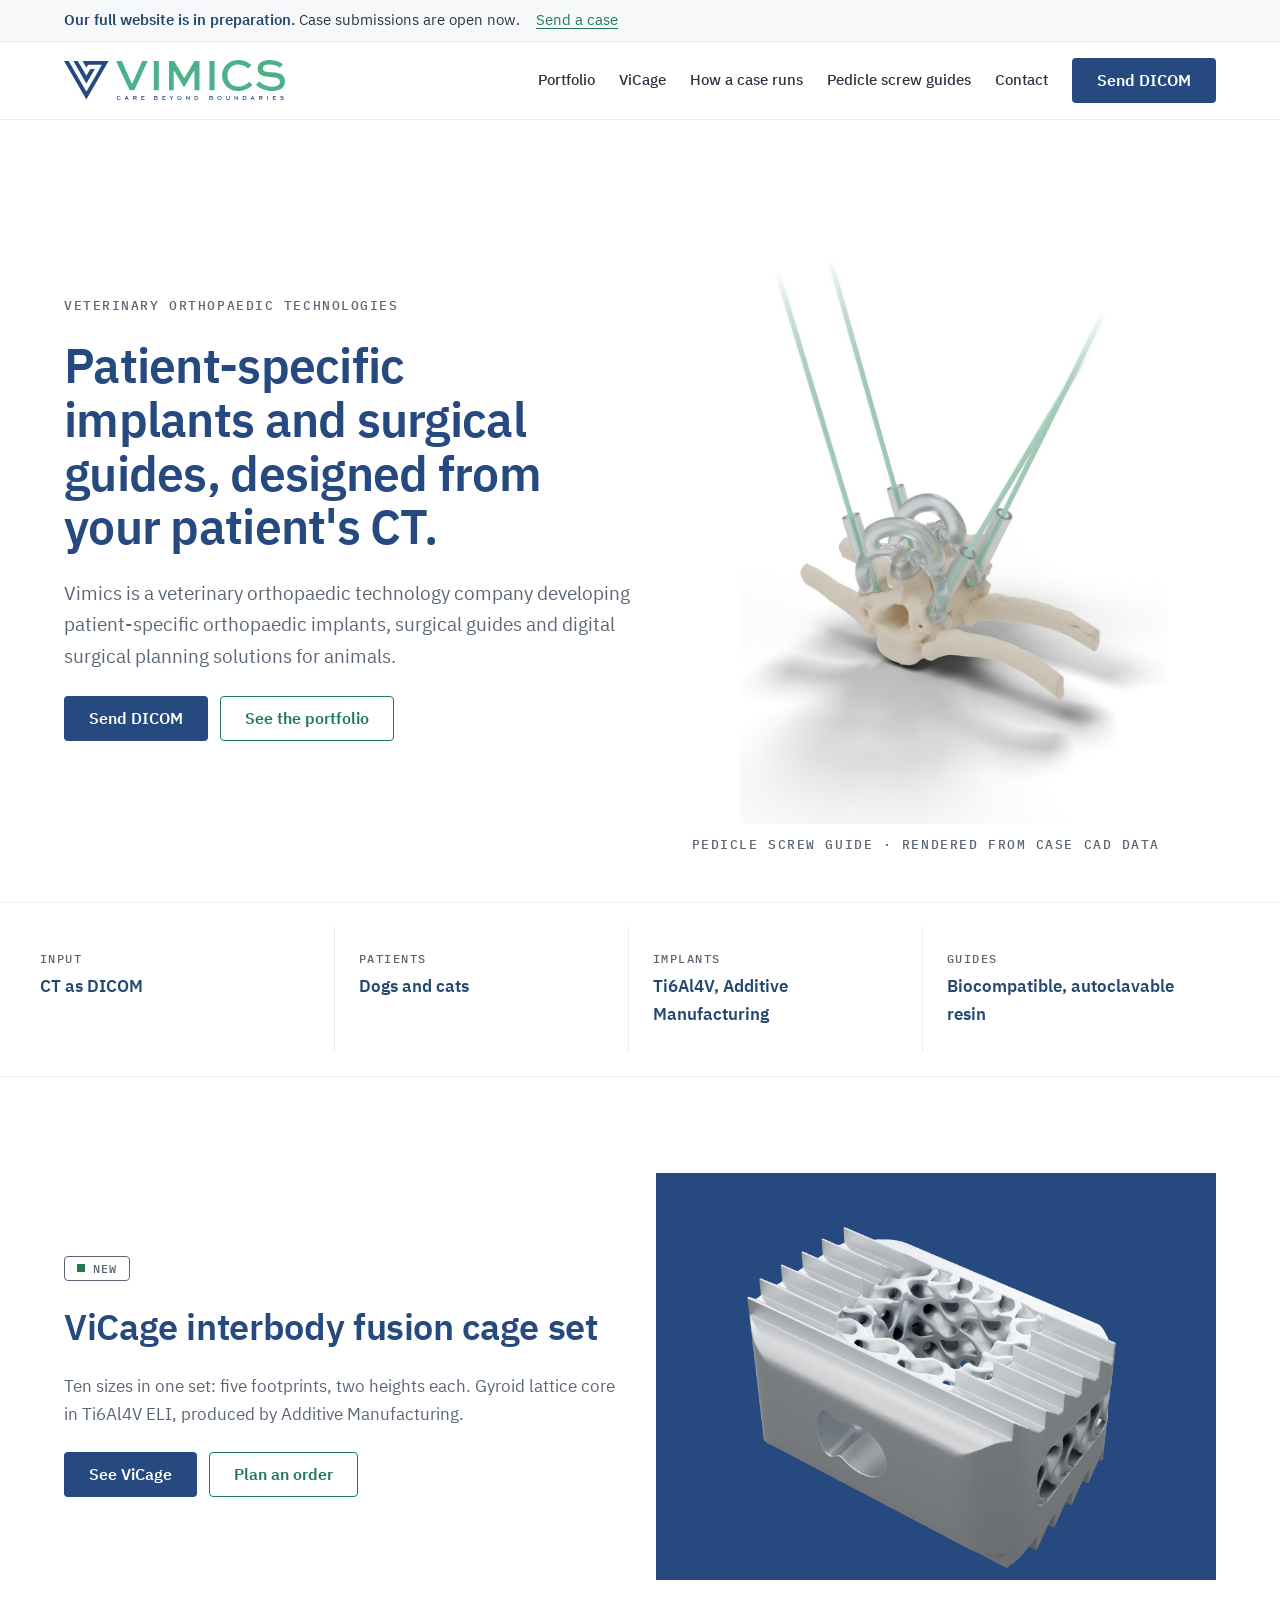
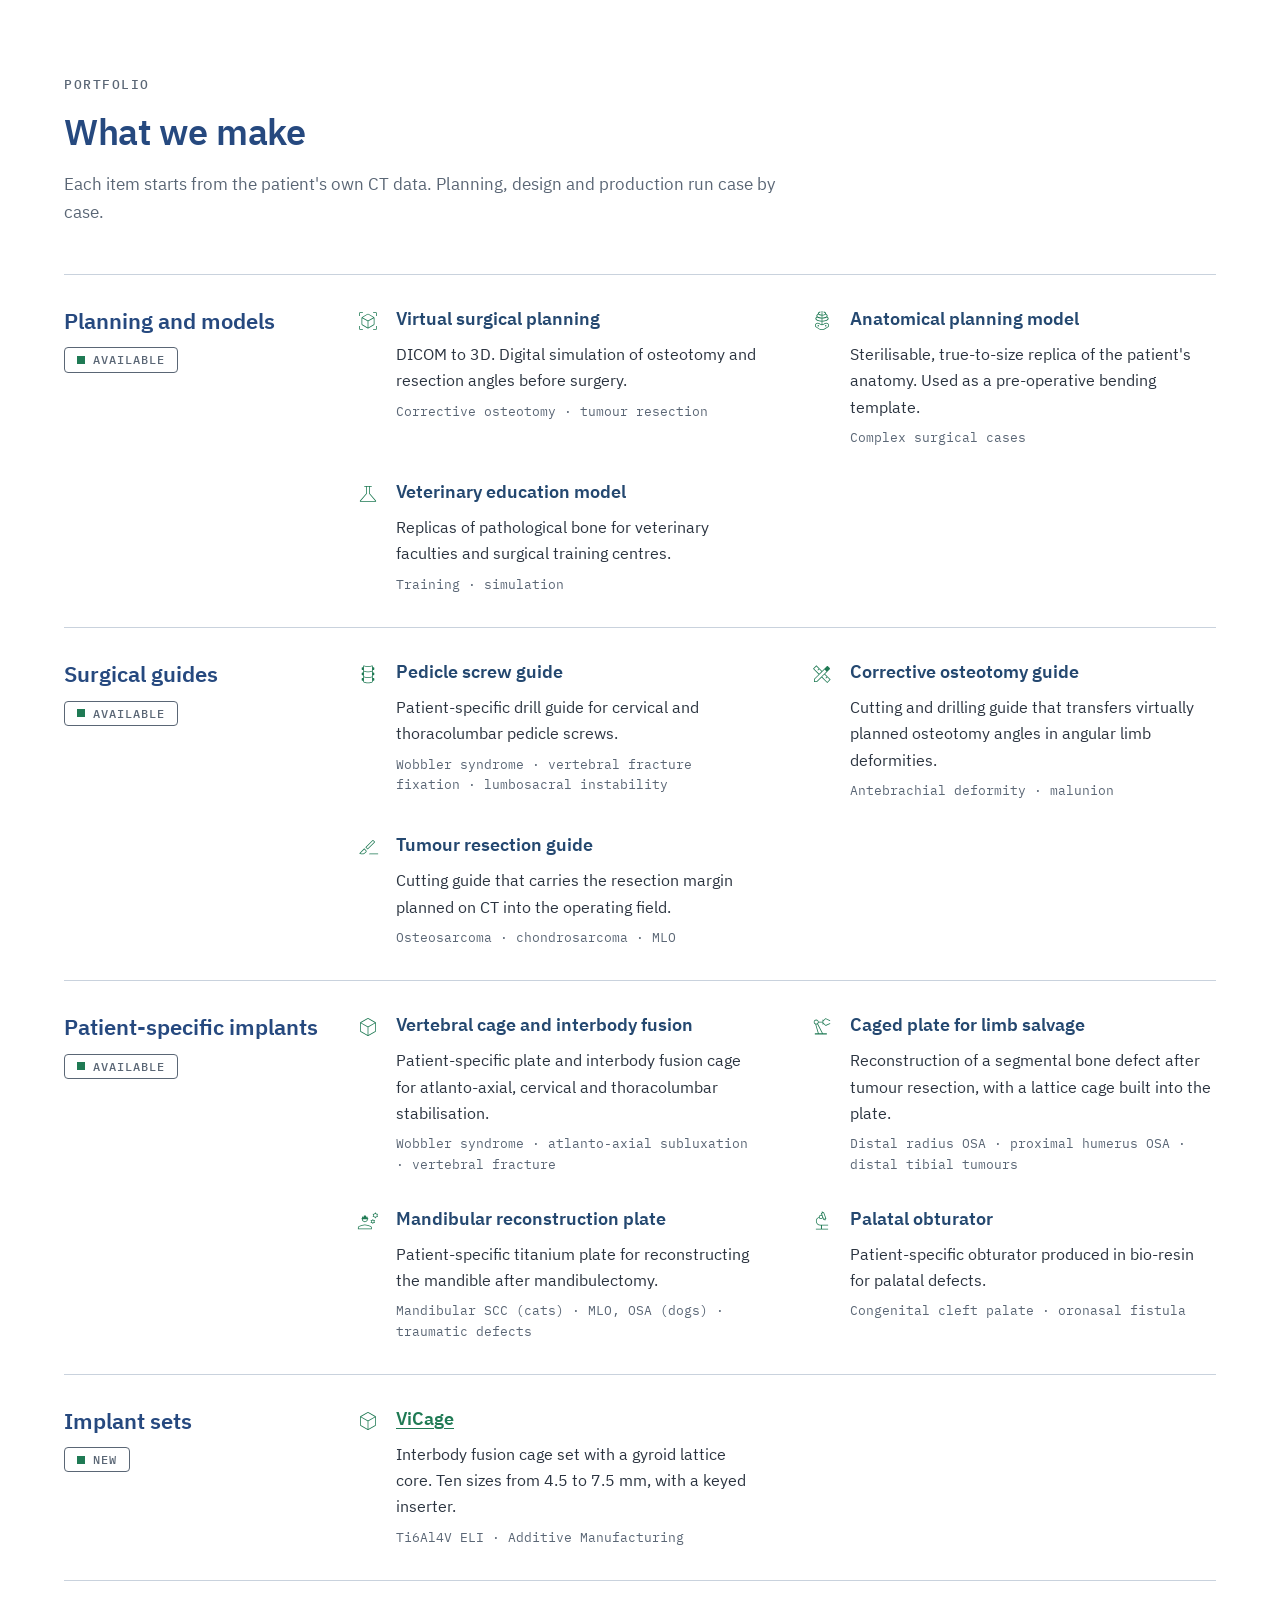
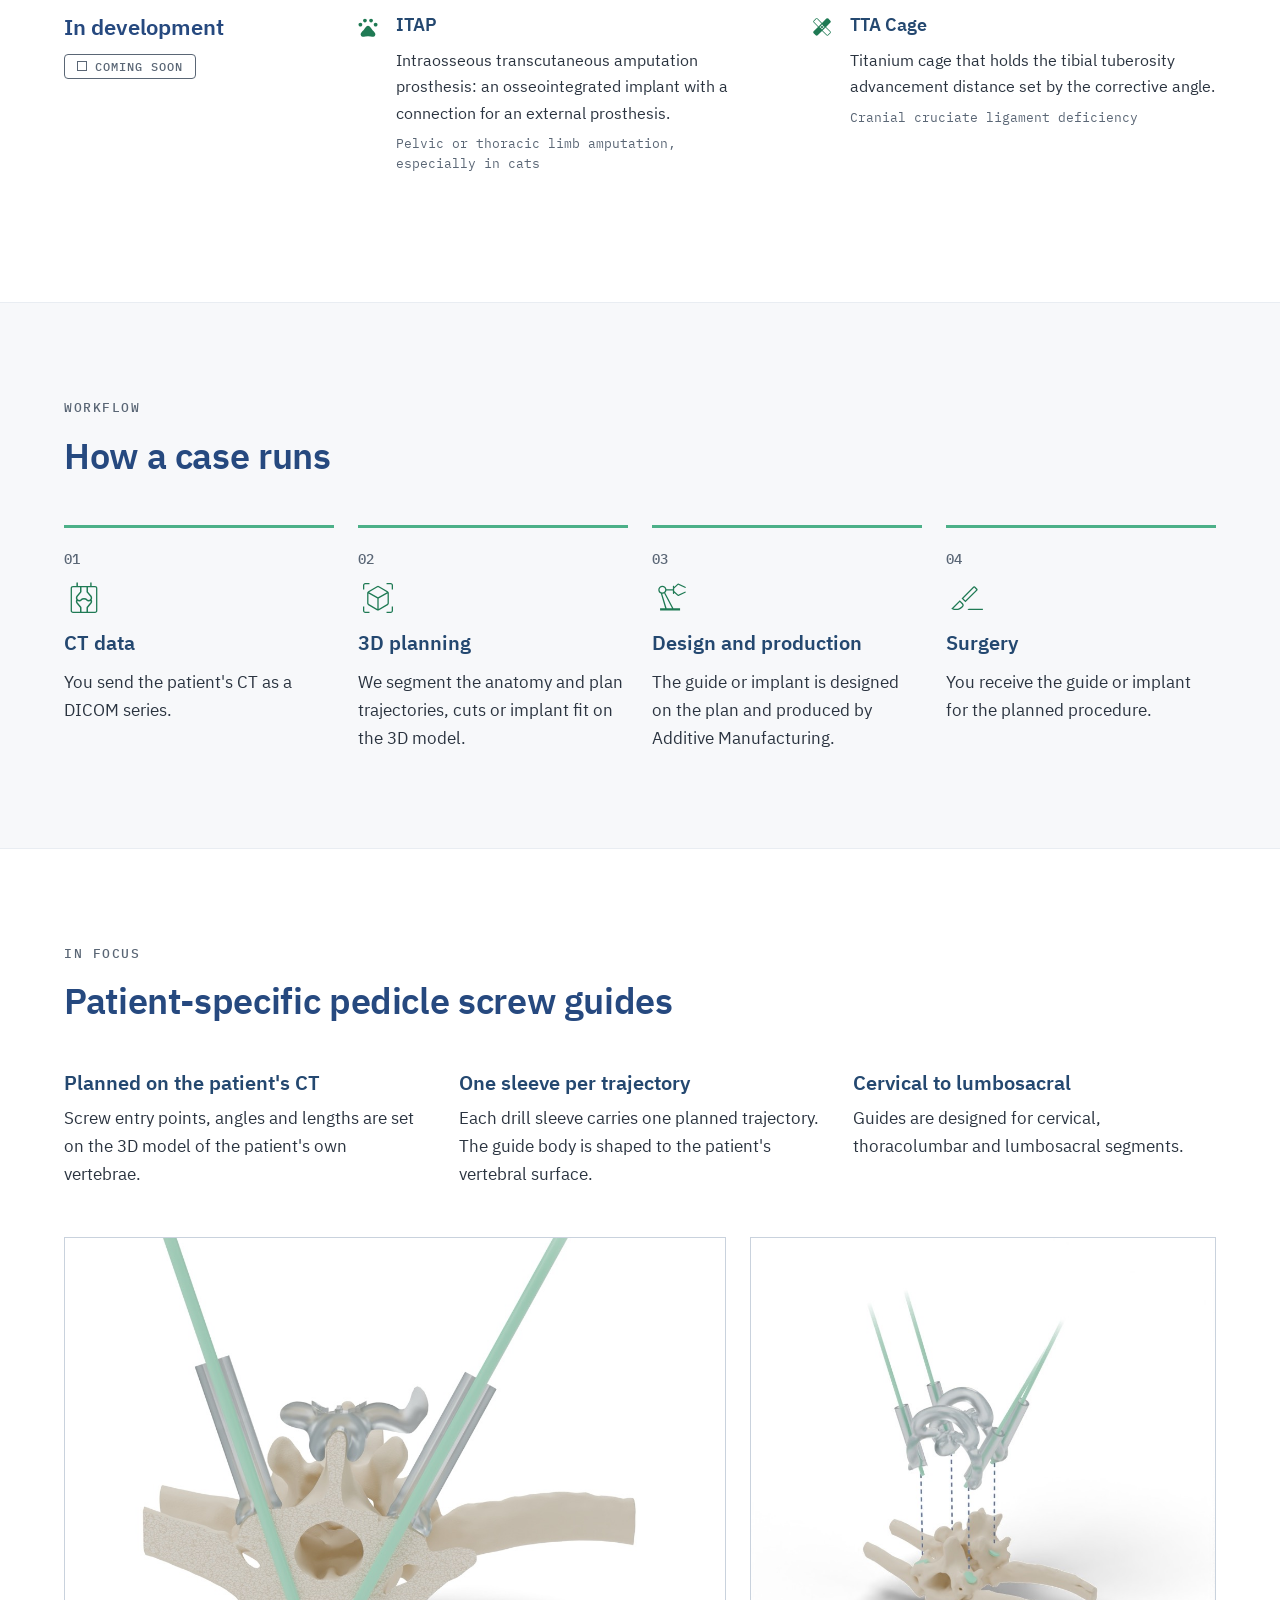
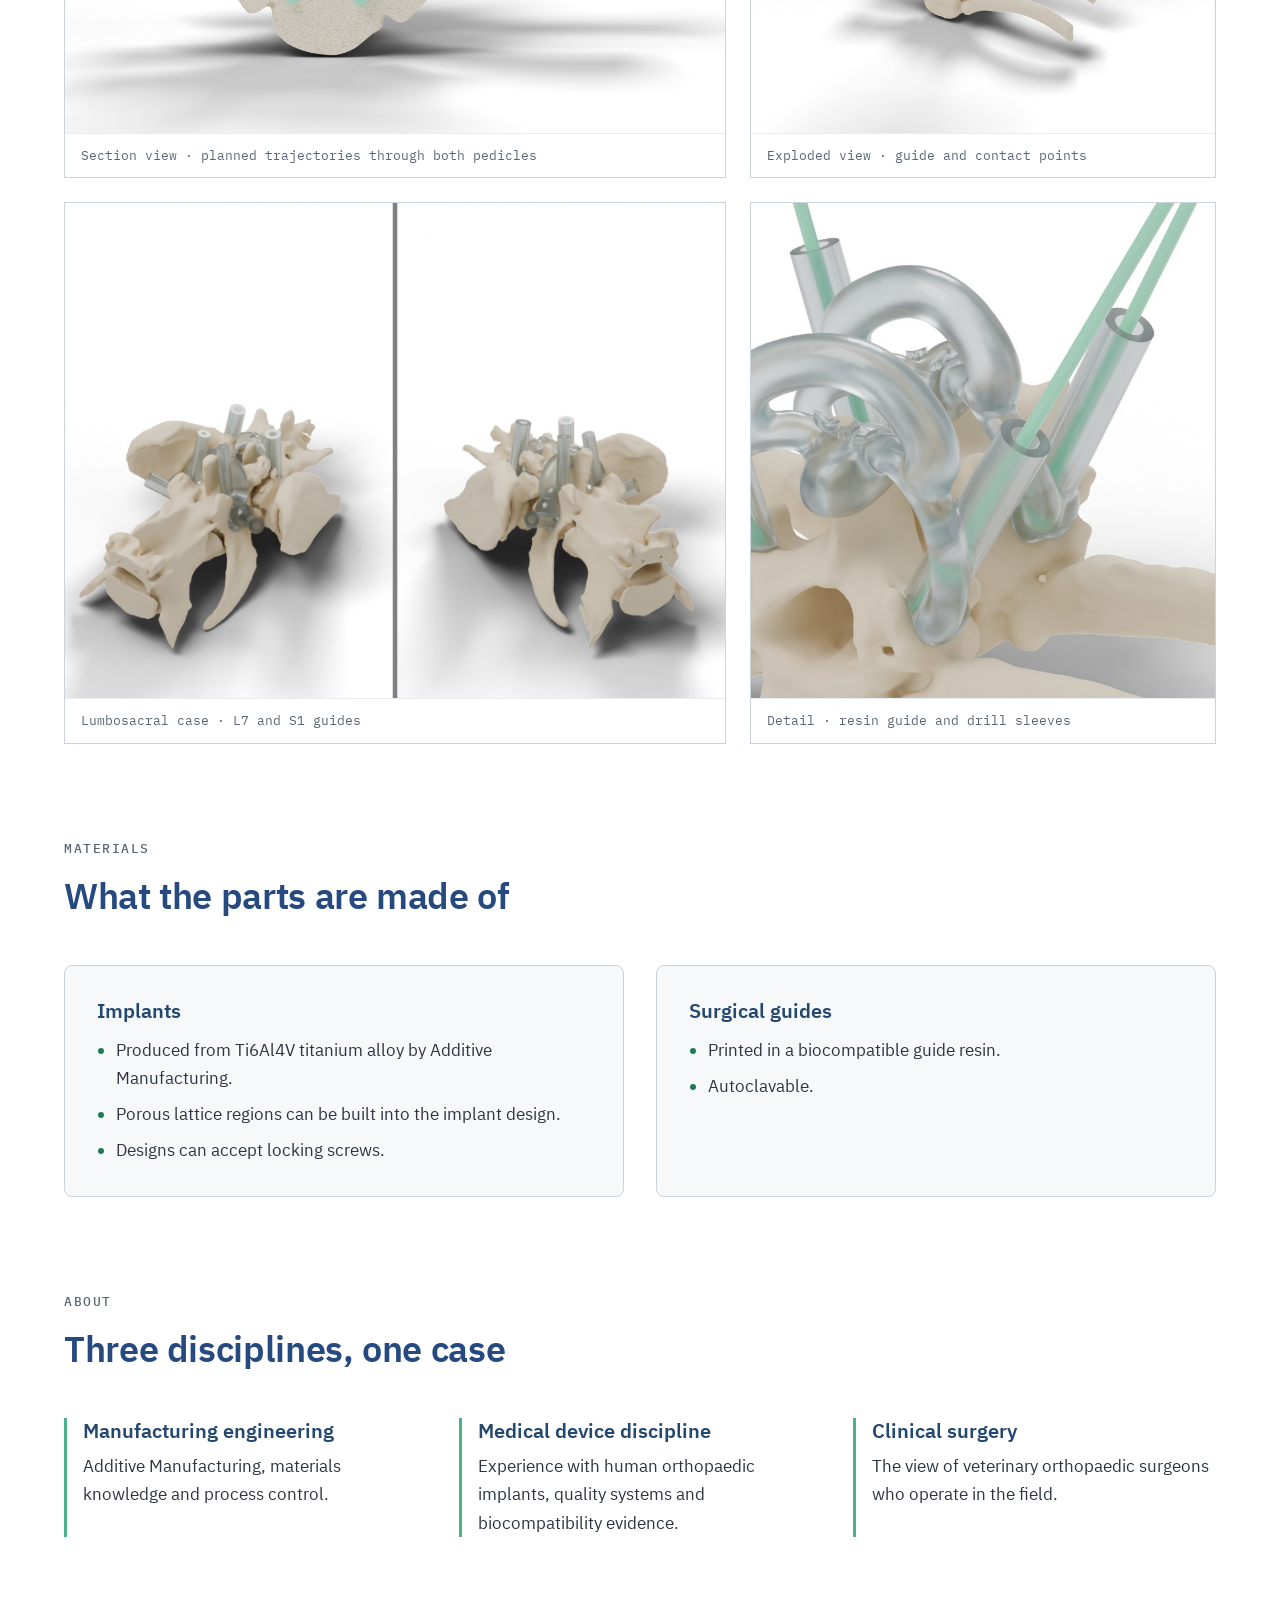
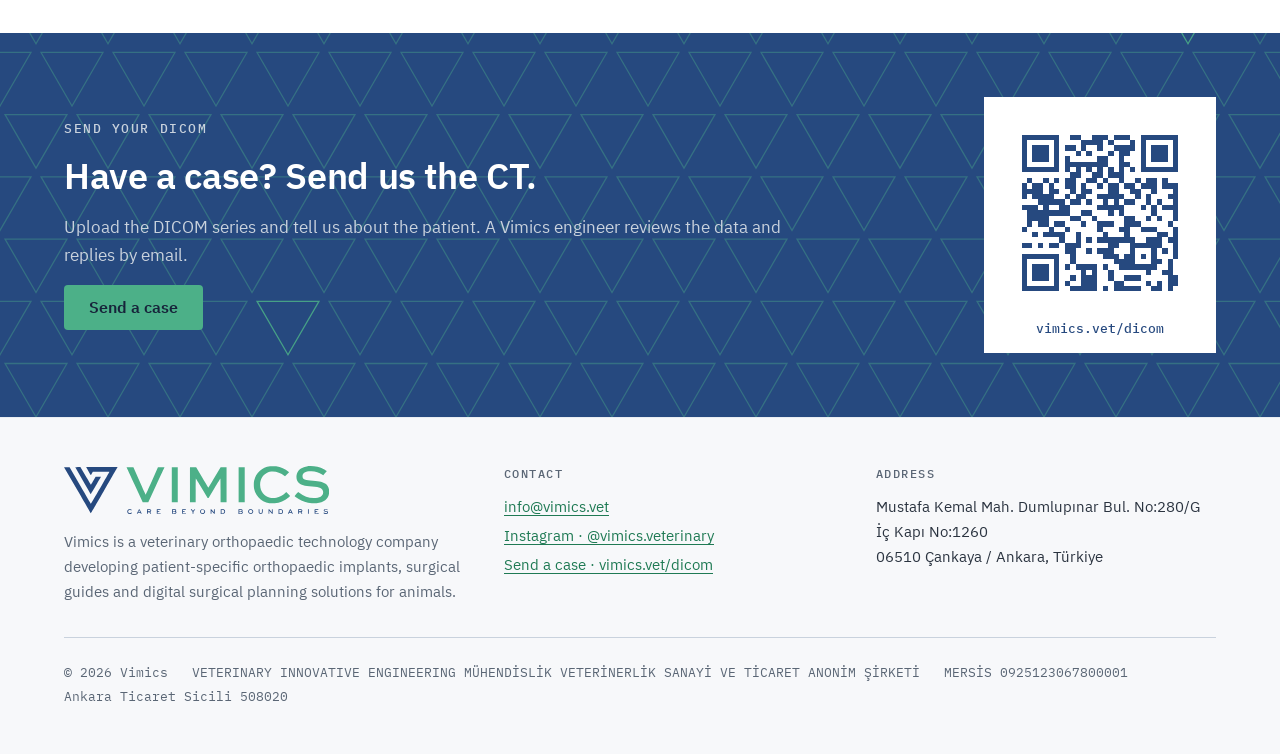
==== commit b25e5c61: "Add ViCage product page with size table, reference codes and order planner - /vicage: hero, design d" ====
--- a/index.html
+++ b/index.html
@@ -27,6 +27,7 @@
     <a class="logo-link" href="./" aria-label="Vimics home"><svg viewBox="0 0 2000 362"  xmlns="http://www.w3.org/2000/svg" role="img" aria-label="Vimics, Care Beyond Boundaries"><g transform="translate(0.000000,362.000000) scale(0.100000,-0.100000)" fill="var(--logo-monogram)"><path d="M978 3530 l-128 -5 582 -1017 c321 -560 585 -1018 588 -1018 5 0 770 1305 770 1314 0 3 -91 6 -203 6 l-202 0 -175 -305 c-155 -271 -176 -304 -188 -288 -7 10 -187 312 -400 670 l-387 653 -65 -2 c-36 -1 -122 -5 -192 -8z"/><path d="M1680 3533 c0 -10 334 -592 340 -592 3 0 39 55 80 122 l75 122 623 3 c539 2 623 0 620 -12 -7 -33 -1383 -2415 -1390 -2408 -4 4 -367 626 -807 1382 l-798 1375 -211 3 -210 2 1003 -1728 c551 -951 1007 -1737 1012 -1746 7 -13 225 360 988 1686 539 936 992 1723 1008 1750 l27 48 -1180 0 c-649 0 -1180 -3 -1180 -7z"/><path d="M4884 352 c-109 -51 -144 -173 -79 -273 47 -73 172 -98 261 -52 59 31 68 46 44 68 -18 16 -20 16 -46 -4 -109 -86 -253 -5 -224 126 19 85 115 119 205 73 36 -18 40 -19 57 -4 54 49 -133 105 -218 66z"/><path d="M10388 356 c-86 -32 -128 -88 -128 -171 0 -189 259 -253 361 -89 86 140 -74 319 -233 260z m132 -62 c84 -50 77 -188 -12 -225 -100 -41 -199 31 -185 135 12 87 119 136 197 90z"/><path d="M14020 359 c-188 -56 -168 -326 27 -355 157 -23 273 129 203 266 -36 71 -146 114 -230 89z m151 -88 c107 -107 -23 -268 -159 -197 -81 42 -83 170 -3 219 14 9 48 17 75 17 43 0 53 -4 87 -39z"/><path d="M19667 356 c-51 -19 -65 -33 -73 -71 -14 -75 16 -100 137 -116 105 -14 119 -21 119 -60 0 -64 -131 -75 -211 -18 l-31 22 -20 -21 -21 -20 39 -25 c75 -49 183 -59 252 -23 56 29 70 115 26 159 -24 25 -38 28 -149 43 -63 8 -85 20 -85 43 0 46 101 62 169 26 33 -16 34 -16 54 4 l21 20 -47 21 c-62 28 -132 34 -180 16z"/><path d="M5626 308 c-13 -29 -49 -107 -80 -172 -31 -65 -56 -121 -56 -122 0 -2 14 -4 30 -4 27 0 33 6 50 45 l19 45 85 0 85 0 20 -45 c17 -39 24 -45 50 -45 17 0 31 3 30 8 0 4 -35 81 -78 172 -70 149 -80 165 -104 168 -25 3 -30 -2 -51 -50z m78 -84 c34 -74 34 -74 -29 -74 -30 0 -55 4 -55 9 0 12 49 121 54 121 3 0 16 -25 30 -56z"/><path d="M6260 186 l0 -176 30 0 30 0 0 65 0 65 63 0 63 0 35 -62 c30 -55 38 -63 67 -66 40 -4 40 -2 -3 68 -19 32 -35 60 -35 63 0 3 16 21 35 40 37 37 44 67 23 111 -22 50 -53 60 -185 64 l-123 4 0 -176z m244 98 c21 -20 20 -43 -1 -66 -13 -15 -31 -18 -100 -18 l-83 0 0 50 0 50 84 0 c64 0 88 -4 100 -16z"/><path d="M7000 185 l0 -175 145 0 145 0 0 25 0 25 -115 0 -115 0 0 55 0 55 65 0 c63 0 65 1 65 25 0 24 -2 25 -65 25 l-65 0 0 40 0 40 110 0 110 0 0 30 0 30 -140 0 -140 0 0 -175z"/><path d="M8150 186 l0 -176 119 0 c66 0 131 4 144 9 69 26 90 110 42 161 -23 24 -24 28 -10 40 25 21 19 83 -11 111 -24 22 -34 24 -155 28 l-129 3 0 -176z m248 76 c4 -41 -21 -52 -119 -52 l-69 0 0 45 0 46 93 -3 92 -3 3 -33z m0 -108 c31 -21 26 -64 -8 -81 -14 -7 -60 -13 -102 -13 l-78 0 0 55 0 55 83 0 c59 0 89 -4 105 -16z"/><path d="M8910 185 l0 -175 145 0 145 0 0 25 0 25 -115 0 -115 0 0 55 0 55 65 0 c63 0 65 1 65 25 0 24 -2 25 -65 25 l-65 0 0 40 0 39 108 3 107 3 3 28 3 27 -140 0 -141 0 0 -175z"/><path d="M9567 348 c5 -7 37 -49 71 -94 l62 -81 0 -81 0 -82 30 0 30 0 0 81 0 81 63 81 c86 112 84 107 45 107 -30 0 -40 -7 -82 -65 -54 -74 -52 -74 -111 9 -37 51 -43 56 -79 56 -29 0 -36 -3 -29 -12z"/><path d="M11060 185 l0 -175 30 0 29 0 3 117 3 117 98 -117 c76 -91 103 -117 122 -117 l25 0 0 175 0 175 -30 0 -29 0 -3 -117 -3 -117 -98 117 c-76 91 -103 117 -122 117 l-25 0 0 -175z"/><path d="M11820 184 l0 -176 113 4 c130 4 162 17 197 81 55 98 9 229 -91 257 -19 6 -76 10 -126 10 l-93 0 0 -176z m241 87 c25 -25 29 -37 29 -84 0 -90 -47 -127 -162 -127 l-48 0 0 120 0 120 76 0 c70 0 78 -2 105 -29z"/><path d="M13160 185 l0 -177 136 4 136 3 29 33 c37 41 39 89 5 129 -21 25 -22 29 -9 49 22 34 13 83 -20 108 -25 18 -45 21 -153 24 l-124 4 0 -177z m238 103 c42 -42 -7 -78 -105 -78 l-73 0 0 45 0 45 83 0 c51 0 88 -5 95 -12z m10 -134 c31 -21 26 -64 -8 -81 -14 -7 -60 -13 -102 -13 l-78 0 0 55 0 55 83 0 c59 0 89 -4 105 -16z"/><path d="M14682 221 c3 -139 3 -140 33 -171 53 -55 162 -64 221 -18 43 35 54 75 54 208 l0 120 -30 0 -30 0 0 -121 c0 -134 -6 -154 -55 -175 -44 -18 -90 -8 -115 24 -17 22 -20 40 -20 148 l0 124 -31 0 -31 0 4 -139z"/><path d="M15430 185 l0 -175 25 0 25 0 0 115 c0 63 4 115 8 115 4 0 50 -52 102 -115 79 -96 100 -115 123 -115 l27 0 -2 173 -3 172 -27 3 -27 3 -3 -121 -3 -121 -100 120 c-74 91 -105 121 -122 121 l-23 0 0 -175z"/><path d="M16180 185 l0 -177 119 3 c129 4 150 12 195 73 31 41 30 159 -2 204 -39 53 -73 66 -199 70 l-113 4 0 -177z m243 89 c33 -33 43 -84 28 -135 -17 -55 -46 -71 -133 -73 l-73 -1 -3 118 -3 117 79 0 c72 0 82 -2 105 -26z"/><path d="M17046 352 c-8 -13 -156 -334 -156 -338 0 -2 13 -4 30 -4 25 0 32 6 49 45 l20 45 83 0 84 0 22 -45 c19 -39 26 -45 52 -45 16 0 30 2 30 3 0 2 -35 80 -79 173 -69 148 -82 169 -104 172 -14 2 -28 -1 -31 -6z m84 -194 c0 -5 -25 -8 -55 -8 -63 0 -64 0 -29 77 l26 58 29 -60 c15 -33 28 -63 29 -67z"/><path d="M17660 185 l0 -175 30 0 30 0 0 65 0 65 63 0 62 0 35 -65 c32 -59 38 -65 68 -65 39 0 39 -4 -3 69 -42 72 -42 65 -3 100 27 24 33 36 33 69 0 82 -57 112 -210 112 l-105 0 0 -175z m242 98 c51 -46 8 -83 -99 -83 l-83 0 0 50 0 50 82 0 c62 0 86 -4 100 -17z"/><path d="M18400 185 l0 -175 30 0 30 0 0 175 0 175 -30 0 -30 0 0 -175z"/><path d="M18904 347 c-2 -7 -3 -85 -2 -172 l3 -160 148 -3 147 -3 0 25 0 25 -117 3 -118 3 0 50 0 50 68 3 c64 3 67 4 67 27 0 24 -2 25 -70 25 l-70 0 0 40 0 40 110 0 110 0 0 30 0 30 -135 0 c-102 0 -137 -3 -141 -13z"/></g><g transform="translate(0.000000,362.000000) scale(0.100000,-0.100000)" fill="var(--logo-kelime)"><path d="M15545 3603 c-617 -78 -1073 -494 -1207 -1101 -32 -142 -32 -443 0 -589 156 -720 775 -1160 1552 -1102 383 29 741 176 1045 431 145 121 148 90 -24 262 l-149 149 -75 -67 c-201 -183 -425 -299 -677 -353 -120 -25 -365 -25 -475 1 -444 103 -724 455 -742 931 -15 413 169 758 499 934 382 204 931 112 1346 -226 l33 -27 152 153 152 152 -44 37 c-247 209 -581 355 -932 406 -97 15 -370 20 -454 9z"/><path d="M18305 3589 c-458 -81 -717 -309 -766 -675 -30 -225 26 -420 157 -549 175 -173 424 -245 1009 -290 612 -48 795 -131 835 -379 49 -306 -221 -496 -705 -496 -405 1 -769 135 -1090 403 -44 37 -83 66 -87 65 -10 -4 -268 -301 -268 -309 0 -12 183 -155 276 -216 307 -201 633 -307 1022 -332 654 -43 1137 182 1266 589 110 347 18 699 -229 875 -196 140 -418 196 -941 235 -335 25 -479 44 -572 76 -166 55 -222 123 -222 268 0 246 246 380 670 363 315 -13 594 -97 800 -242 44 -30 81 -55 84 -55 8 0 266 299 266 308 0 12 -113 87 -210 140 -363 198 -901 290 -1295 221z"/><path d="M4720 3523 c0 -5 274 -597 609 -1318 l608 -1310 210 -3 210 -2 609 1311 c335 722 611 1316 612 1321 2 4 -107 7 -244 6 l-249 -3 -456 -1030 c-251 -566 -462 -1030 -469 -1030 -7 0 -218 465 -469 1032 l-456 1032 -257 1 c-142 0 -258 -3 -258 -7z"/><path d="M8130 2210 l0 -1320 225 0 225 0 0 1320 0 1320 -225 0 -225 0 0 -1320z"/><path d="M9500 2210 l0 -1320 215 0 215 0 2 898 c2 589 6 897 13 896 5 -1 207 -334 448 -740 l438 -739 37 -3 37 -3 440 742 c242 408 445 741 450 741 7 -1 11 -310 13 -897 l2 -895 225 0 225 0 0 1320 0 1320 -224 0 -224 0 -452 -767 c-249 -423 -457 -773 -464 -780 -8 -9 -122 178 -470 768 l-459 779 -233 0 -234 0 0 -1320z"/><path d="M13170 2210 l0 -1320 230 0 230 0 0 1320 0 1320 -230 0 -230 0 0 -1320z"/></g></svg></a>
     <nav class="nav" aria-label="Main">
       <a href="#portfolio">Portfolio</a>
+      <a href="vicage/">ViCage</a>
       <a href="#workflow">How a case runs</a>
       <a href="#spinal">Pedicle screw guides</a>
       <a href="#contact">Contact</a>
@@ -67,6 +68,23 @@
   </div>
 </section>
 
+<section class="bolum" id="vicage" style="padding-bottom: 0;">
+  <div class="kolon">
+    <div class="yeni-urun">
+      <div class="hero-metin">
+        <span class="durum">New</span>
+        <h2>ViCage interbody fusion cage set</h2>
+        <p class="ikincil">Ten sizes in one set: five footprints, two heights each. Gyroid lattice core in Ti6Al4V ELI, produced by Additive Manufacturing.</p>
+        <div class="eylemler">
+          <a class="btn btn-birincil" href="vicage/">See ViCage</a>
+          <a class="btn btn-ikincil" href="vicage/#order">Plan an order</a>
+        </div>
+      </div>
+      <a href="vicage/" style="display: block; background: #26497F;" aria-label="ViCage product page"><img src="assets/img/vicage/hero.png" width="1800" height="1309" loading="lazy" alt="ViCage interbody fusion cage in raw titanium"></a>
+    </div>
+  </div>
+</section>
+
 <section class="bolum" id="portfolio">
   <div class="kolon">
     <div class="bolum-bas">
@@ -109,6 +127,16 @@
         <li class="urun"><svg class="ic" viewBox="0 -960 960 960" aria-hidden="true"><path d="M193.69-181.54V-234h122.39L210.85-586q-28.16-12.69-44.23-34.73-16.08-22.04-16.08-56.35 0-40.84 28.73-69.57 28.73-28.73 69.58-28.73 38.61 0 64.53 23.11 25.93 23.12 33.62 59.81h154.46v-69q0-6.62 4.78-11 4.78-4.39 10.61-4.39 7.92 0 12.34 6.2 4.43 6.19 2.89 14.11v10.77L608.62-817q7.16-7.23 17.25-8.96 10.1-1.73 20.7 3.5l152.2 72.15q5.92 2.69 9.42 8.62 3.5 5.92-.31 12.81-3.11 6.19-9.04 7.42-5.92 1.23-12.07-2.23l-157.31-75-97.23 93.61v54.31L629.46-557l157.31-75.23q7.12-3.46 12.18-2.12 5.05 1.35 9.28 7.5 2.69 6.93-.42 13.08-3.12 6.15-9.27 9.62l-149.92 69.69q-10.93 5.46-21.24 4.58-10.3-.89-19.08-8.78l-76.22-69.49v10.77q1.54 10.15-2.89 15.23-4.42 5.07-12.34 5.07-5.83 0-10.61-4.78-4.78-4.77-4.78-10.6v-69.23H345.77q-1.54 15.07-9.96 30.65-8.43 15.58-18.19 24.35L514.15-234h159.54v52.46h-480Zm54.79-428q28.25 0 48.08-19.82 19.82-19.83 19.82-48.08t-19.82-47.71q-19.83-19.47-48.08-19.47t-47.71 19.47q-19.46 19.46-19.46 47.71t19.46 48.08q19.46 19.82 47.71 19.82ZM350.54-234h128.92l-189-358.54q-6.84 4.31-20.77 7.85-13.92 3.54-24.84 3L350.54-234Zm128.92 0Z"/></svg><h4>Caged plate for limb salvage</h4><p>Reconstruction of a segmental bone defect after tumour resection, with a lattice cage built into the plate.</p><span class="endikasyon">Distal radius OSA · proximal humerus OSA · distal tibial tumours</span></li>
         <li class="urun"><svg class="ic" viewBox="0 -960 960 960" aria-hidden="true"><path d="M76.62-152.31v-56.61q0-26.31 13.3-43.81 13.31-17.5 38.46-29.96 50.16-24.46 108.58-39.16 58.42-14.69 117.96-14.69 59.54 0 117.58 14.69 58.04 14.7 108.96 39.16 24.39 12.46 38.08 29.96 13.69 17.5 13.69 43.81v56.61H76.62Zm30.76-30.77h495.08v-25.84q0-18.08-10.81-29.12-10.8-11.04-25.88-18.34-40.69-19-95.62-34.2-54.92-15.19-115.23-15.19-60.3 0-115.61 15.19-55.31 15.2-95.23 34.2-15.08 7.3-25.89 18.34t-10.81 29.12v25.84ZM354.92-435q-51.38 0-83.38-32.23-32-32.23-32-87.77h-8.46q-6.46 0-10.93-4.46-4.46-4.46-4.46-10.92 0-5.7 4.46-10.54 4.47-4.85 10.93-4.85h8.46q.77-27.69 11.54-50.85 10.77-23.15 33.54-44.69v38.23q0 5.23 4.11 8.96 4.12 3.74 9.35 3.74 5.46 0 9.07-3.74 3.62-3.73 3.62-8.96v-51.23q8-2.77 20.46-5.04t23.92-2.27q11.47 0 23.93 2.27 12.46 2.27 20.46 5.04v51.23q0 5.23 3.61 8.96 3.62 3.74 9.08 3.74 5.23 0 9.35-3.74 4.11-3.73 4.11-8.96v-38.23q23.54 21.54 33.31 44.69 9.77 23.16 11.31 50.85h8.46q6.46 0 10.92 4.85 4.46 4.84 4.46 10.54 0 6.46-4.46 10.92T478.77-555h-8.46q0 55.54-32.39 87.77-32.38 32.23-83 32.23Zm0-30.77q38.16 0 61.39-23.46 23.23-23.46 23.23-61.15H270.31q0 37.69 23.23 61.15t61.38 23.46Zm302 99.39-.46-28.24q-7.77-2.46-17.19-8.23-9.42-5.77-15.42-11.53l-26 13.23L582-426.23l25.23-15.92q-2-4.77-2.38-9.43-.39-4.65-.39-8.65 0-4.77.39-8.65.38-3.89 2.38-9.43L582-495l15.85-25.08 26 13.23q7-5.77 15.92-11.15 8.92-5.38 16.69-8.62l.46-27.46h30.77l1.23 27.46q7.77 3.24 16.7 8.62 8.92 5.38 15.92 11.15l25.23-13.23L763.38-495l-25.23 16.69q2 5.54 2 9.43v17.3q0 4.66-2 9.43l25.23 15.92-16.61 25.08-25.23-13.23q-6 5.76-15.42 11.53-9.43 5.77-17.2 8.23l-1.23 28.24h-30.77Zm15.39-54.31q16.77 0 28.54-11.39 11.77-11.38 11.77-28.15 0-16.77-11.77-28.54t-28.54-11.77q-16.77 0-28.16 11.77-11.38 11.77-11.38 28.54t11.38 28.15q11.39 11.39 28.16 11.39Zm88.77-170.39-3.62-28.07q-11.54-2.47-25.88-11-14.35-8.54-21.35-18.85l-30.92 13.69-13.85-23.46 27.31-18.77q-2-5.77-3.5-12.92-1.5-7.16-1.5-13.92 0-6 1.5-13.54 1.5-7.54 3.5-13.31l-27.31-18 13.85-23.46 30.92 12.92q7-10.31 21.35-18.96 14.34-8.65 25.88-10.12l3.62-28.07h26.46l3.61 28.07q11.54 1.47 25.89 10.12 14.34 8.65 22.11 18.96l30.16-12.92 13.84 23.46-27.3 18q2 5.77 3.5 13.31 1.5 7.54 1.5 13.54 0 6.76-1.5 13.92-1.5 7.15-3.5 12.92l27.3 18.77-13.84 23.46L839.15-649q-7.77 10.31-22.11 18.85-14.35 8.53-25.89 11l-3.61 28.07h-26.46Zm13.61-54.54q25 0 41.5-16.5t16.5-42.26q0-25-16.5-41.5t-41.5-16.5q-25.77 0-42.27 16.5-16.5 16.5-16.5 41.5 0 25.76 16.5 42.26 16.5 16.5 42.27 16.5ZM354.92-183.08Z"/></svg><h4>Mandibular reconstruction plate</h4><p>Patient-specific titanium plate for reconstructing the mandible after mandibulectomy.</p><span class="endikasyon">Mandibular SCC (cats) · MLO, OSA (dogs) · traumatic defects</span></li>
         <li class="urun"><svg class="ic" viewBox="0 -960 960 960" aria-hidden="true"><path d="M235.38-140v-30.77h203.39v-130.92h-26.54q-74.3 0-125.57-51.28-51.28-51.27-51.28-125.57 0-55.46 32.31-100.92t85.46-64.69q.16-43.85 35-68.47 34.85-24.61 75.08-10.07L436.85-794l39.46-14.13-14-37.87 42.15-15.54 14 37.77 36.33-12.46 100.52 268.08-37.62 14.23 14 37.77-40.92 15.3L576-538.62l-39.92 16.77-25.77-74.92q-12.69 18.54-31.66 28.73-18.96 10.19-42.29 9.96-26.44.54-48.05-15.23-21.62-15.77-31.54-41.07-41.15 17-65.89 53.74-24.73 36.75-24.73 82.1 0 61.44 42.32 103.76 42.32 42.32 103.78 42.32h312.37v30.77H478.77v130.92h245.85V-140H235.38Zm321.39-422.77 59.15-22.85-79.23-212.92L476-778l80.77 215.23Zm-118.71-26.08q22.79 0 38.44-15.04 15.65-15.04 15.65-38.19t-15.41-38.8q-15.41-15.66-38.19-15.66-22.78 0-38.43 15.42-15.66 15.41-15.66 38.2 0 23.54 15.41 38.8 15.41 15.27 38.19 15.27Zm118.71 26.08Zm-118.46-80.38Zm.46 0Z"/></svg><h4>Palatal obturator</h4><p>Patient-specific obturator produced in bio-resin for palatal defects.</p><span class="endikasyon">Congenital cleft palate · oronasal fistula</span></li>
+      </ul>
+    </div>
+
+    <div class="grup">
+      <div class="grup-bas">
+        <h3>Implant sets</h3>
+        <span class="durum">New</span>
+      </div>
+      <ul class="urunler">
+        <li class="urun"><svg class="ic" viewBox="0 -960 960 960" aria-hidden="true"><path d="M464.62-157.85v-313.61L190.77-629.77V-330q0 6.15 3.08 11.54 3.07 5.38 9.23 9.23l261.54 151.38Zm30.76 0 261.54-151.38q6.16-3.85 9.23-9.23 3.08-5.39 3.08-11.54v-300L495.38-471.62v313.77ZM480-497.08l270.62-157.3-258.31-149.39q-6.16-3.08-12.31-3.08t-12.31 3.08L209.15-654.38 480-497.08ZM187.69-282.62q-13.48-7.65-20.58-20.67-7.11-13.02-7.11-27.48v-298.46q0-14.46 7.11-27.48 7.1-13.02 20.58-20.67l264.62-153q13.56-7.24 27.85-7.24 14.3 0 27.53 7.24l264.62 153q13.48 7.65 20.58 20.67 7.11 13.02 7.11 27.48v298.46q0 14.46-7.11 27.48-7.1 13.02-20.58 20.67l-264.62 153q-13.56 7.24-27.85 7.24-14.3 0-27.53-7.24l-264.62-153ZM480-480Z"/></svg><h4><a href="vicage/">ViCage</a></h4><p>Interbody fusion cage set with a gyroid lattice core. Ten sizes from 4.5 to 7.5 mm, with a keyed inserter.</p><span class="endikasyon">Ti6Al4V ELI · Additive Manufacturing</span></li>
       </ul>
     </div>
 
--- a/assets/site.css
+++ b/assets/site.css
@@ -216,3 +216,68 @@
 .bekliyor { border-left: 3px solid var(--vurgu); padding-left: var(--b3); }
 .dicom-ust { display: grid; grid-template-columns: minmax(0, 1fr) auto; gap: var(--b7); align-items: start; padding-block: var(--b8) var(--b6); }
 @media (max-width: 760px) { .dicom-ust { grid-template-columns: 1fr; } .dicom-ust .qr { display: none; } }
+
+/* ViCage product page */
+.urun-hero { position: relative; background-color: var(--bant); color: var(--bant-metin); overflow: hidden; }
+.urun-hero::before { content: ""; position: absolute; inset: 0; background: url("img/desen-koyu.svg") center / cover no-repeat; opacity: 0.7; pointer-events: none; }
+.urun-hero .kolon { position: relative; display: grid; grid-template-columns: minmax(0, 0.9fr) minmax(0, 1.1fr); gap: var(--b6); align-items: center; padding-block: var(--b8); }
+.urun-hero h1 { color: #FFFFFF; font-size: clamp(56px, 9vw, 104px); line-height: 0.95; letter-spacing: -0.03em; }
+.urun-hero .alt-satir { font-size: clamp(22px, 2.6vw, 30px); line-height: 1.25; color: #FFFFFF; font-weight: 400; }
+.urun-hero .alt-satir strong { font-weight: 600; }
+.urun-hero .lead { color: var(--bant-ikincil); font-size: 18px; }
+.urun-hero .etiket { color: var(--bant-ikincil); }
+.rozet { display: inline-block; width: fit-content; padding: 2px var(--b2); border: 1.5px solid #4CB088; font: 500 13px/1.5 var(--mono); letter-spacing: 0.14em; color: #FFFFFF; }
+.urun-hero .btn-birincil { background: #4CB088; color: #17233A; }
+.urun-hero .btn-birincil:hover { background: #FFFFFF; color: #17233A; }
+.urun-hero .btn-ikincil { color: #FFFFFF; border-color: #4CB088; }
+.urun-hero .btn-ikincil:hover { background: rgba(255, 255, 255, 0.08); }
+.urun-hero :focus-visible { outline-color: #4CB088; }
+.urun-hero figure { margin: 0; min-width: 0; }
+.urun-hero figure img { width: 100%; }
+@media (max-width: 860px) { .urun-hero .kolon { grid-template-columns: 1fr; padding-block: var(--b7); } }
+
+.makrolar { display: grid; grid-template-columns: repeat(3, minmax(0, 1fr)); gap: var(--b5); }
+.makrolar figure { margin: 0; display: grid; gap: var(--b3); align-content: start; min-width: 0; }
+.makrolar img { width: 100%; aspect-ratio: 1; object-fit: cover; background: #244870; }
+.makrolar figcaption { display: grid; grid-template-columns: auto minmax(0, 1fr); gap: 2px var(--b3); }
+.makrolar .no { grid-row: span 2; font: 500 13px/1.6 var(--mono); color: var(--vurgu-anlamli); }
+.makrolar h3 { font-size: 18px; }
+.makrolar p { color: var(--metin-ikincil); font-size: 16px; }
+@media (max-width: 700px) { .makrolar { grid-template-columns: 1fr; } }
+
+.olcek { overflow-x: auto; border: 1px solid var(--kenarlik); background: var(--zemin-yukseltilmis); padding: var(--b5); margin-bottom: var(--b6); }
+.olcek svg { display: block; min-width: 640px; width: 100%; height: auto; }
+.olcek .kutu { fill: none; stroke: var(--baslik); stroke-width: 1.5; }
+.olcek .yan { fill: var(--vurgu); fill-opacity: 0.35; stroke: var(--vurgu-anlamli); stroke-width: 1.2; }
+.olcek .yazi { fill: var(--metin-birincil); font: 600 15px var(--sans); }
+.olcek .yazi-k { fill: var(--metin-ikincil); font: 400 12px var(--mono); }
+.olcek .cizgi { stroke: var(--kenarlik-kontrol); stroke-width: 1; }
+
+.tablo-sar { overflow-x: auto; }
+table.boyut { width: 100%; border-collapse: collapse; font-variant-numeric: tabular-nums; min-width: 560px; }
+table.boyut th, table.boyut td { padding: var(--b3) var(--b4); text-align: left; border-bottom: 1px solid var(--kenarlik); }
+table.boyut thead th { background: var(--zemin-yukseltilmis); color: var(--alt-baslik); font: 600 14px/1.4 var(--sans); vertical-align: bottom; }
+table.boyut td.sayi, table.boyut th.sayi { text-align: right; }
+table.boyut td.kod { font: 500 15px/1.4 var(--mono); color: var(--alt-baslik); white-space: nowrap; }
+table.boyut tbody tr.grup-ilk td { border-top: 2px solid var(--kenarlik-kontrol); }
+table.boyut input[type="number"] { width: 72px; min-height: 40px; padding: var(--b1) var(--b2); font: 500 15px var(--mono); text-align: right;
+  color: var(--metin-birincil); background: var(--zemin); border: 1px solid var(--kenarlik-kontrol); border-radius: var(--r2); }
+.tablo-not { margin-top: var(--b3); font-size: 14px; color: var(--metin-ikincil); }
+
+.kod-anatomi { display: flex; flex-wrap: wrap; gap: var(--b2); align-items: stretch; font-family: var(--mono); }
+.kod-anatomi > div { display: grid; gap: var(--b1); padding: var(--b3) var(--b4); border: 1px solid var(--kenarlik-kontrol); min-width: 0; }
+.kod-anatomi b { font: 500 26px/1.1 var(--mono); color: var(--baslik); }
+.kod-anatomi span { font: 400 13px/1.4 var(--sans); color: var(--metin-ikincil); }
+.kod-anatomi .tire { border: 0; padding-inline: 0; align-content: start; }
+.kod-anatomi .tire b { color: var(--metin-ikincil); }
+
+.siparis { display: grid; grid-template-columns: minmax(0, 1.4fr) minmax(0, 1fr); gap: var(--b6); align-items: start; }
+.siparis-ozet { position: sticky; top: calc(env(safe-area-inset-top, 0px) + 96px); display: grid; gap: var(--b4); }
+.alan { display: grid; gap: var(--b1); }
+.alan label { font-size: 14px; font-weight: 500; color: var(--alt-baslik); }
+.alan input { min-height: 44px; padding: var(--b2) var(--b3); font: 400 16px var(--sans); color: var(--metin-birincil); background: var(--zemin); border: 1px solid var(--kenarlik-kontrol); border-radius: var(--r2); }
+@media (max-width: 960px) { .siparis { grid-template-columns: 1fr; } .siparis-ozet { position: static; } }
+
+.yeni-urun { display: grid; grid-template-columns: minmax(0, 1fr) minmax(0, 1fr); gap: var(--b6); align-items: center; }
+.yeni-urun img { width: 100%; }
+@media (max-width: 760px) { .yeni-urun { grid-template-columns: 1fr; } }
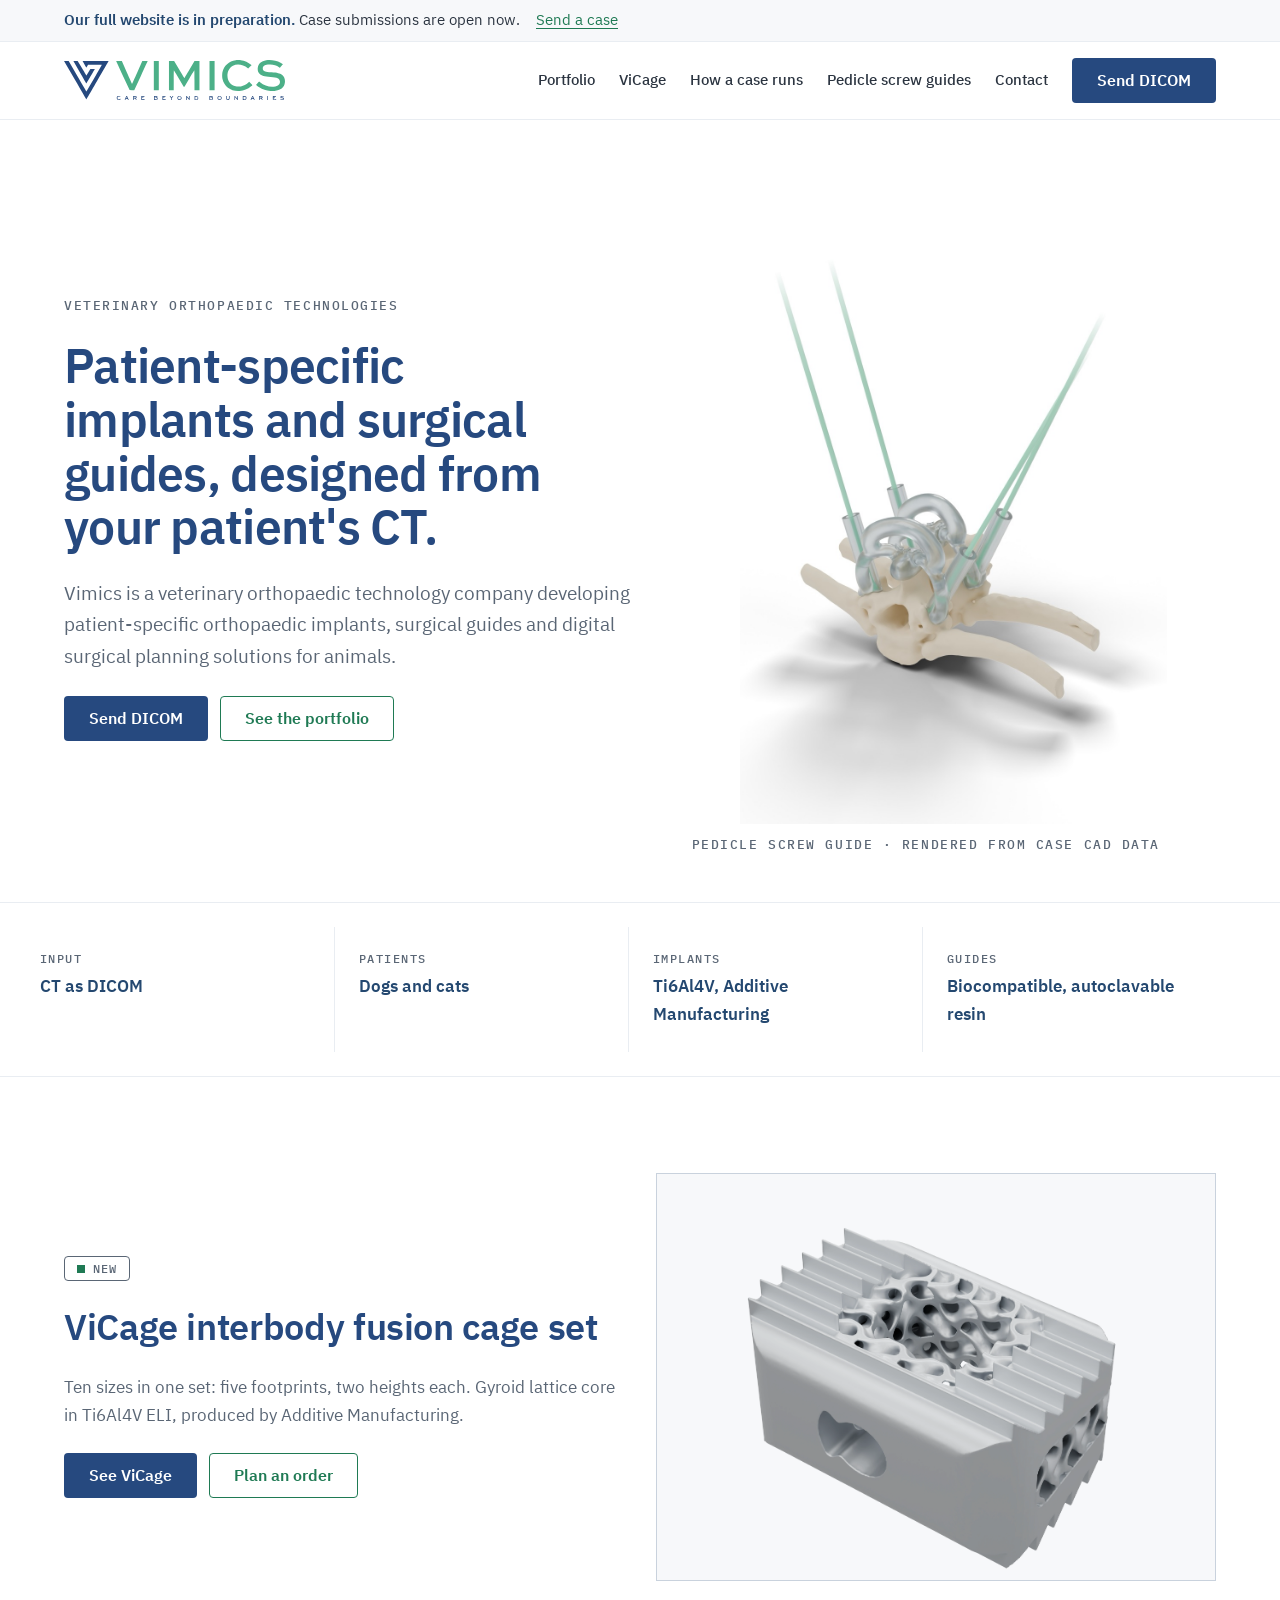
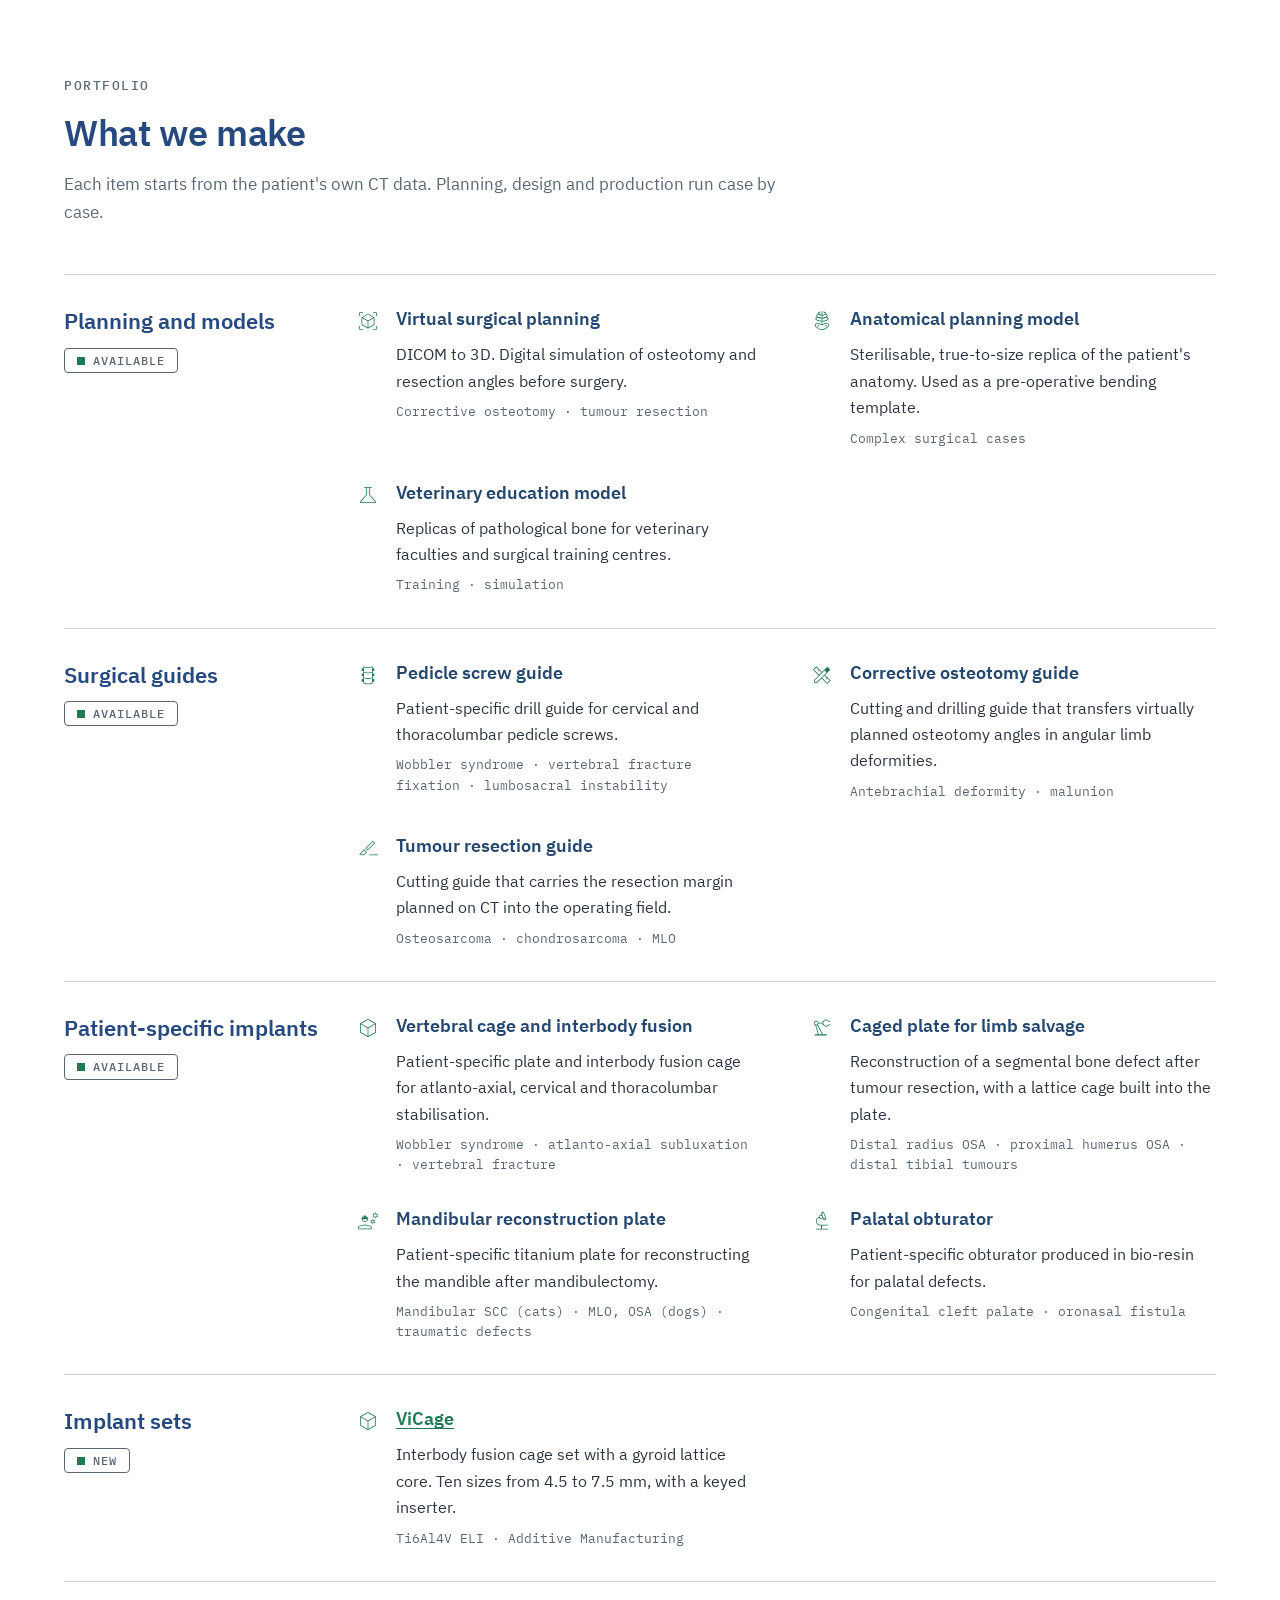
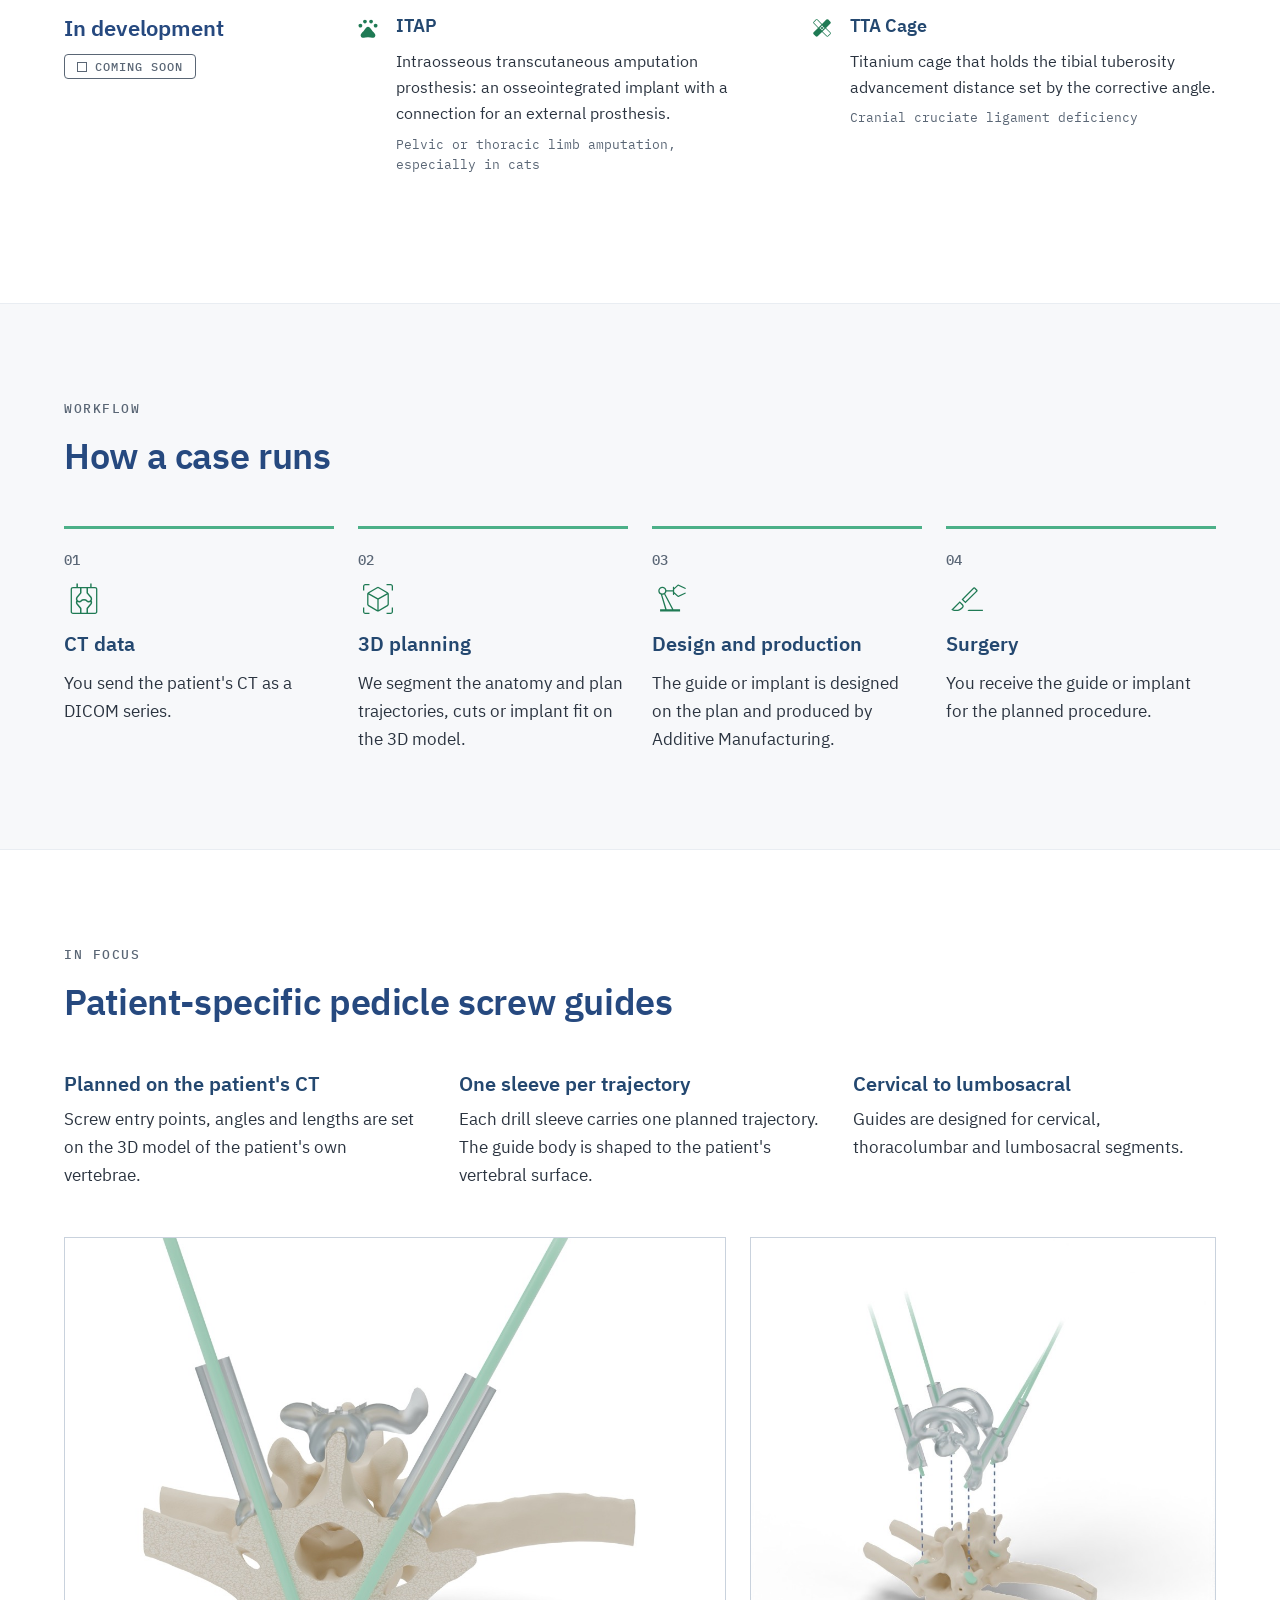
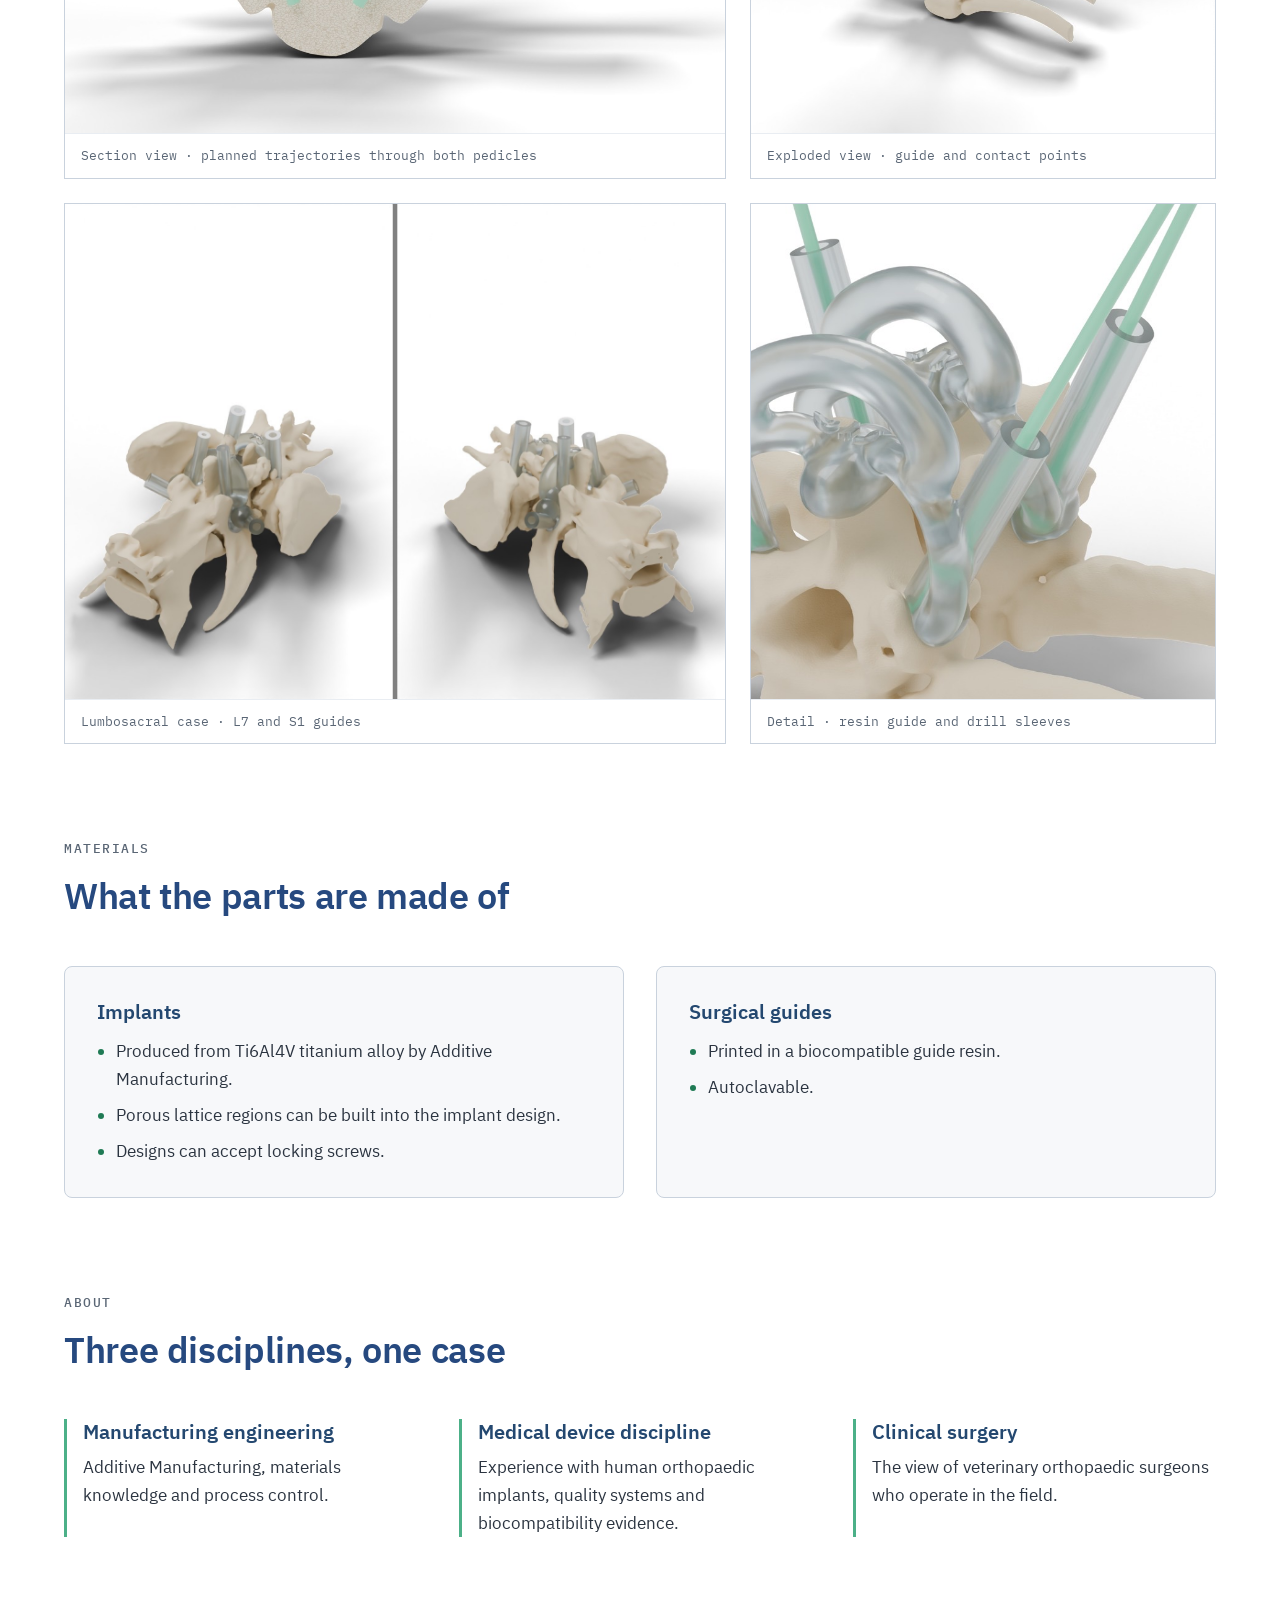
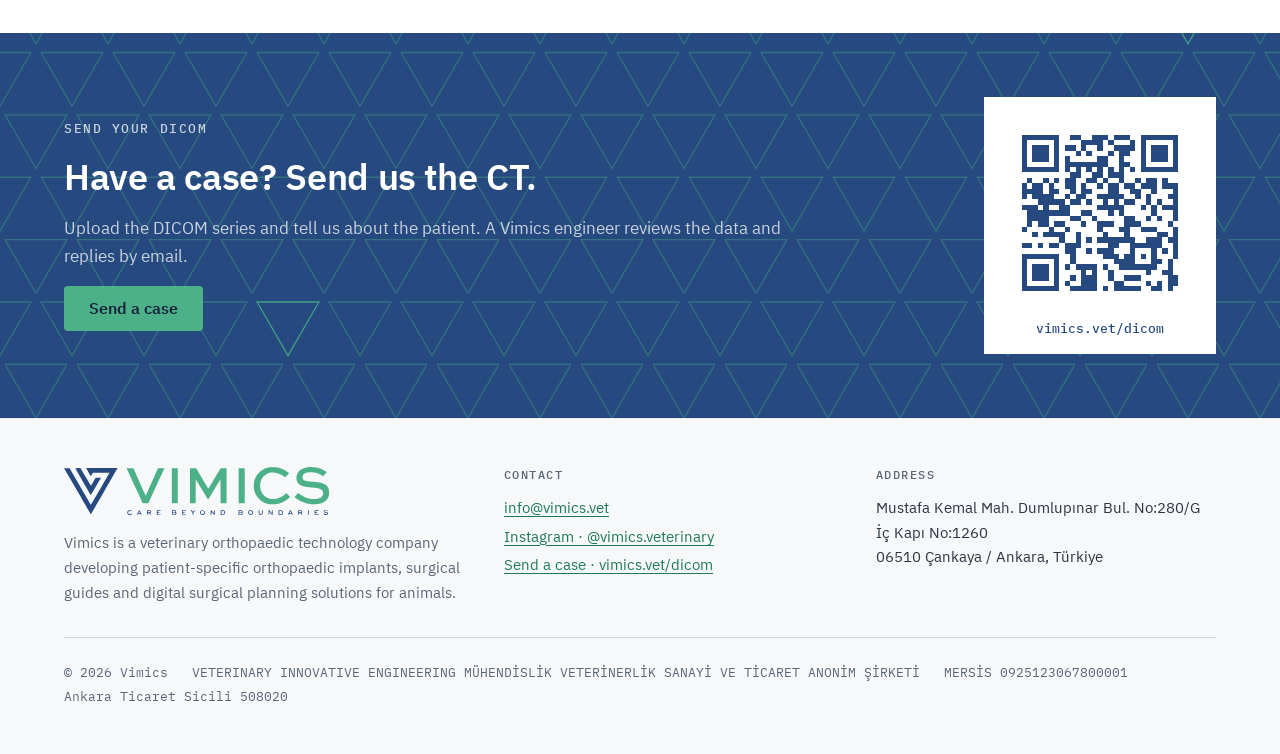
==== commit 82642bac: "Use final ViCage renders (WebP, light and dark) and the top-view size matrix Co-Authored-By: Claude " ====
--- a/index.html
+++ b/index.html
@@ -80,7 +80,7 @@
           <a class="btn btn-ikincil" href="vicage/#order">Plan an order</a>
         </div>
       </div>
-      <a href="vicage/" style="display: block; background: #26497F;" aria-label="ViCage product page"><img src="assets/img/vicage/hero.png" width="1800" height="1309" loading="lazy" alt="ViCage interbody fusion cage in raw titanium"></a>
+      <a href="vicage/" class="yeni-urun-gorsel" aria-label="ViCage product page"><img class="tema-acik" src="assets/img/vicage/hero-acik.webp" width="5444" height="3960" loading="lazy" alt="ViCage interbody fusion cage in raw titanium"><img class="tema-koyu" src="assets/img/vicage/hero.webp" width="5444" height="3960" loading="lazy" alt="ViCage interbody fusion cage in raw titanium"></a>
     </div>
   </div>
 </section>
--- a/assets/site.css
+++ b/assets/site.css
@@ -238,20 +238,13 @@
 
 .makrolar { display: grid; grid-template-columns: repeat(3, minmax(0, 1fr)); gap: var(--b5); }
 .makrolar figure { margin: 0; display: grid; gap: var(--b3); align-content: start; min-width: 0; }
-.makrolar img { width: 100%; aspect-ratio: 1; object-fit: cover; background: #244870; }
+.makrolar img { width: 100%; aspect-ratio: 1; object-fit: cover; background: var(--zemin-yukseltilmis); }
 .makrolar figcaption { display: grid; grid-template-columns: auto minmax(0, 1fr); gap: 2px var(--b3); }
 .makrolar .no { grid-row: span 2; font: 500 13px/1.6 var(--mono); color: var(--vurgu-anlamli); }
 .makrolar h3 { font-size: 18px; }
 .makrolar p { color: var(--metin-ikincil); font-size: 16px; }
 @media (max-width: 700px) { .makrolar { grid-template-columns: 1fr; } }
 
-.olcek { overflow-x: auto; border: 1px solid var(--kenarlik); background: var(--zemin-yukseltilmis); padding: var(--b5); margin-bottom: var(--b6); }
-.olcek svg { display: block; min-width: 640px; width: 100%; height: auto; }
-.olcek .kutu { fill: none; stroke: var(--baslik); stroke-width: 1.5; }
-.olcek .yan { fill: var(--vurgu); fill-opacity: 0.35; stroke: var(--vurgu-anlamli); stroke-width: 1.2; }
-.olcek .yazi { fill: var(--metin-birincil); font: 600 15px var(--sans); }
-.olcek .yazi-k { fill: var(--metin-ikincil); font: 400 12px var(--mono); }
-.olcek .cizgi { stroke: var(--kenarlik-kontrol); stroke-width: 1; }
 
 .tablo-sar { overflow-x: auto; }
 table.boyut { width: 100%; border-collapse: collapse; font-variant-numeric: tabular-nums; min-width: 560px; }
@@ -280,4 +273,17 @@
 
 .yeni-urun { display: grid; grid-template-columns: minmax(0, 1fr) minmax(0, 1fr); gap: var(--b6); align-items: center; }
 .yeni-urun img { width: 100%; }
+.yeni-urun-gorsel { display: block; background: var(--zemin-yukseltilmis); border: 1px solid var(--kenarlik); }
+.inserter-sahne { background: var(--zemin-yukseltilmis); border: 1px solid var(--kenarlik); padding: var(--b5); }
+.inserter-sahne img { width: 100%; }
+.matris-sar { overflow-x: auto; margin-bottom: var(--b6); border: 1px solid var(--kenarlik); background: var(--zemin); }
+.matris { margin: 0; min-width: 760px; padding: 0 var(--b4) var(--b4); }
+.matris-gorsel { position: relative; }
+.matris img { width: 100%; }
+.matris .et { position: absolute; transform: translateX(-50%); display: grid; justify-items: center; gap: 1px; white-space: nowrap;
+  font: 400 12px/1.3 var(--mono); color: var(--metin-ikincil); }
+.matris .et b { font: 600 14px/1.3 var(--sans); color: var(--metin-birincil); }
+.matris .ayaklar { position: relative; height: 32px; border-top: 1px solid var(--ayrac); }
+.matris .ayak { position: absolute; top: 8px; transform: translateX(-50%); font: 600 15px/1 var(--sans); color: var(--alt-baslik); }
+.matris figcaption { margin-top: var(--b2); font: 400 12px/1.4 var(--mono); color: var(--metin-ikincil); }
 @media (max-width: 760px) { .yeni-urun { grid-template-columns: 1fr; } }
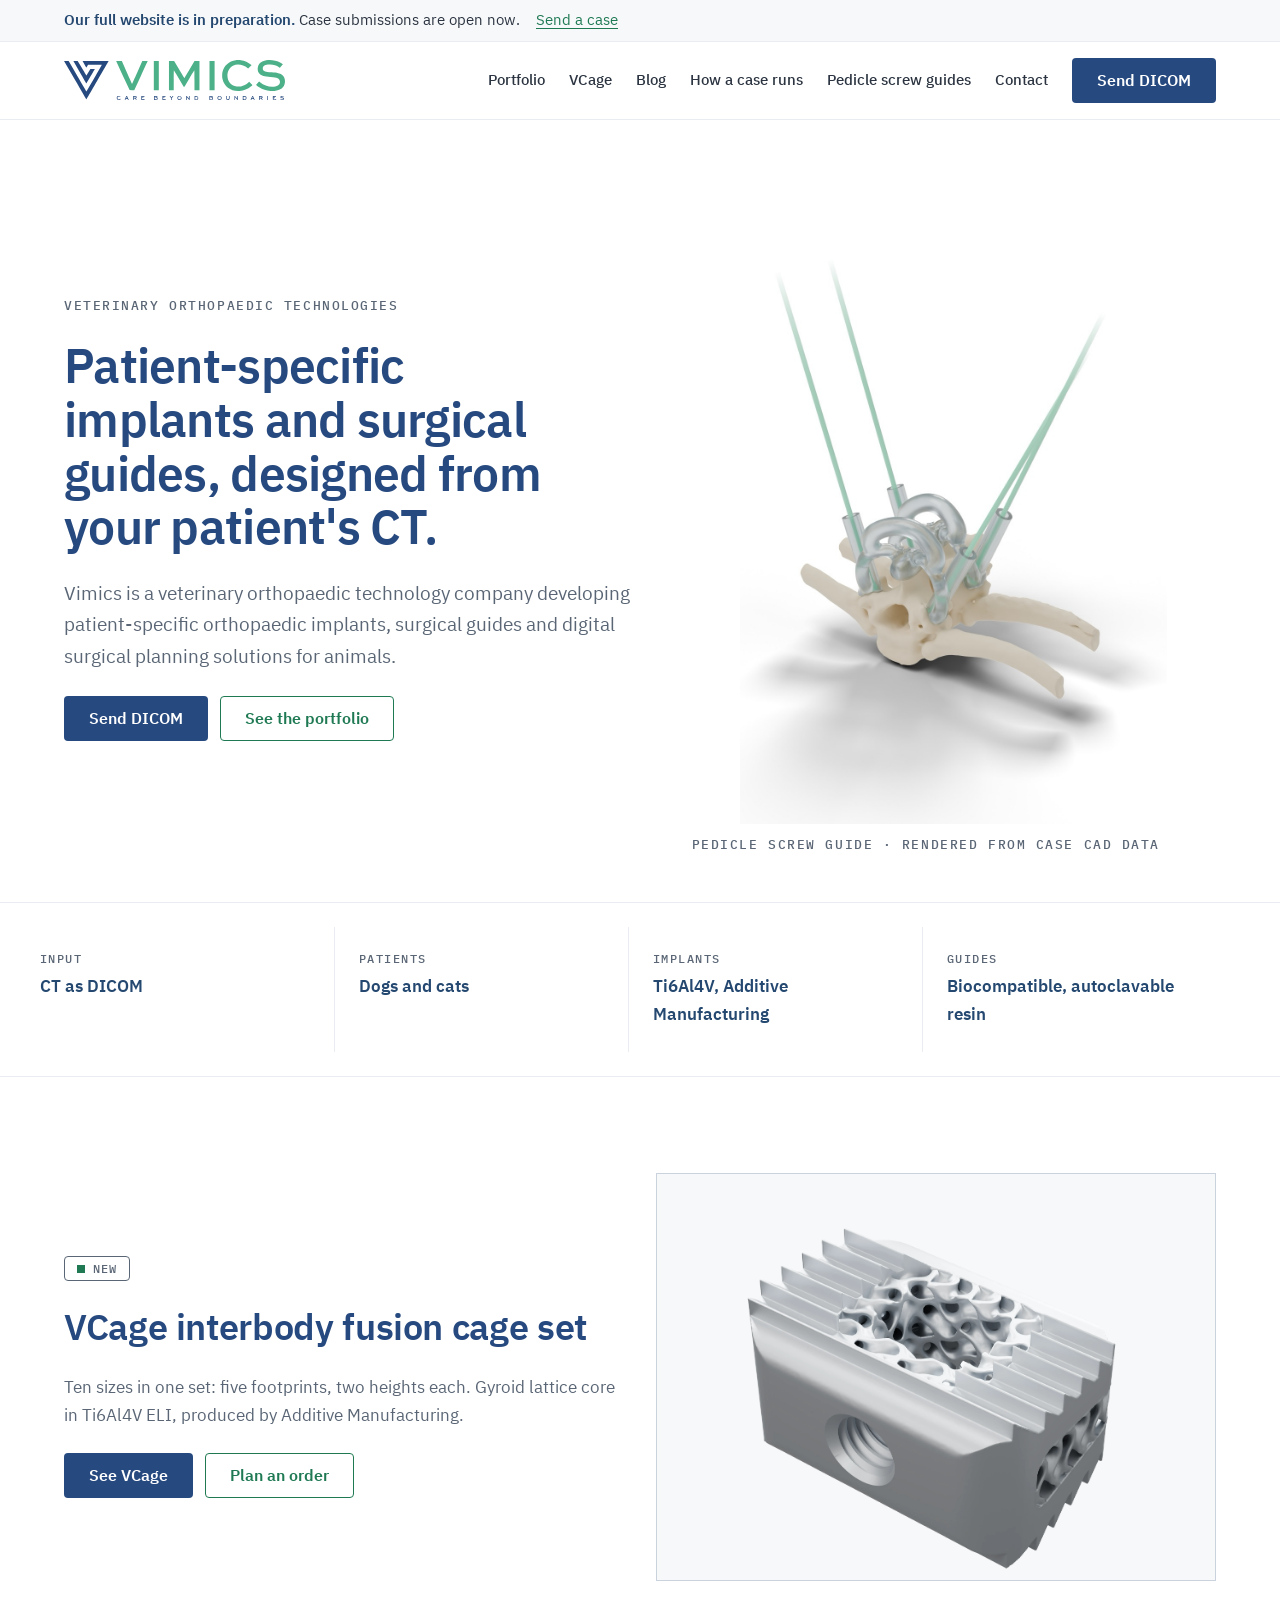
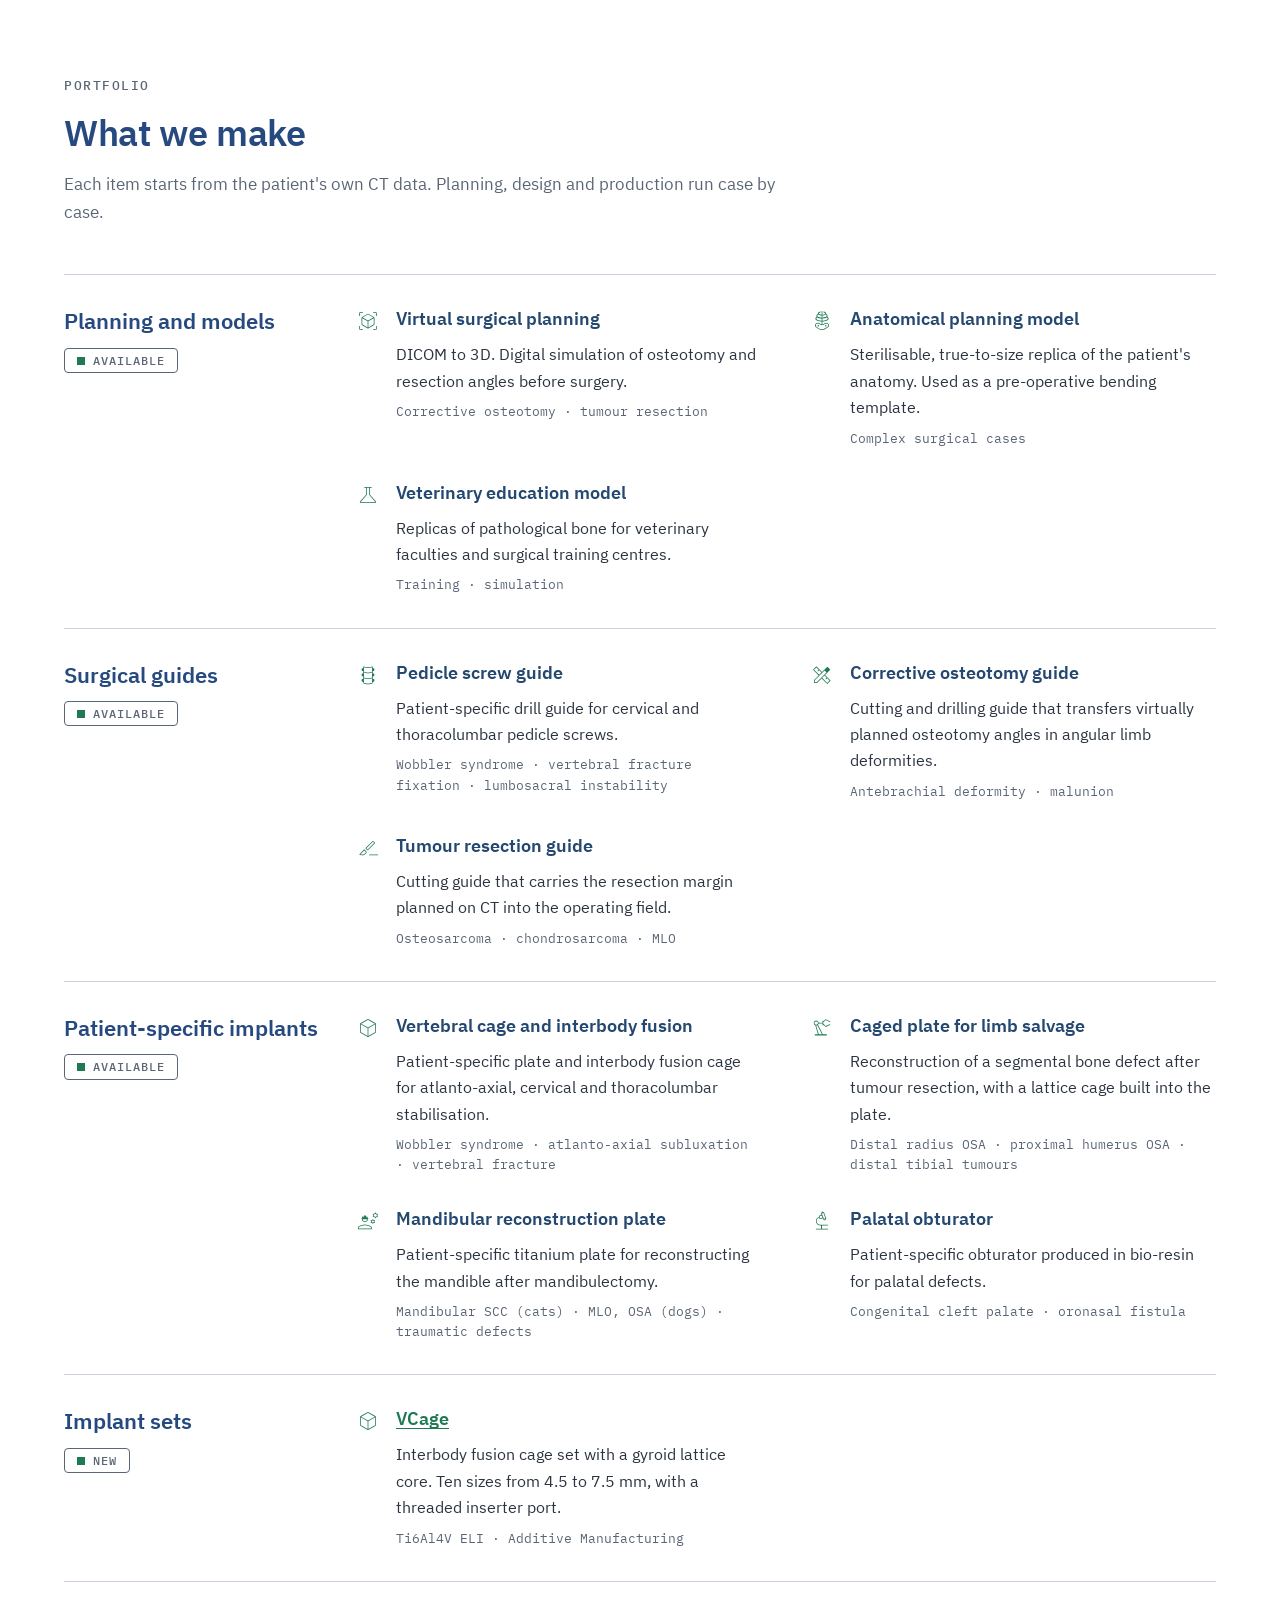
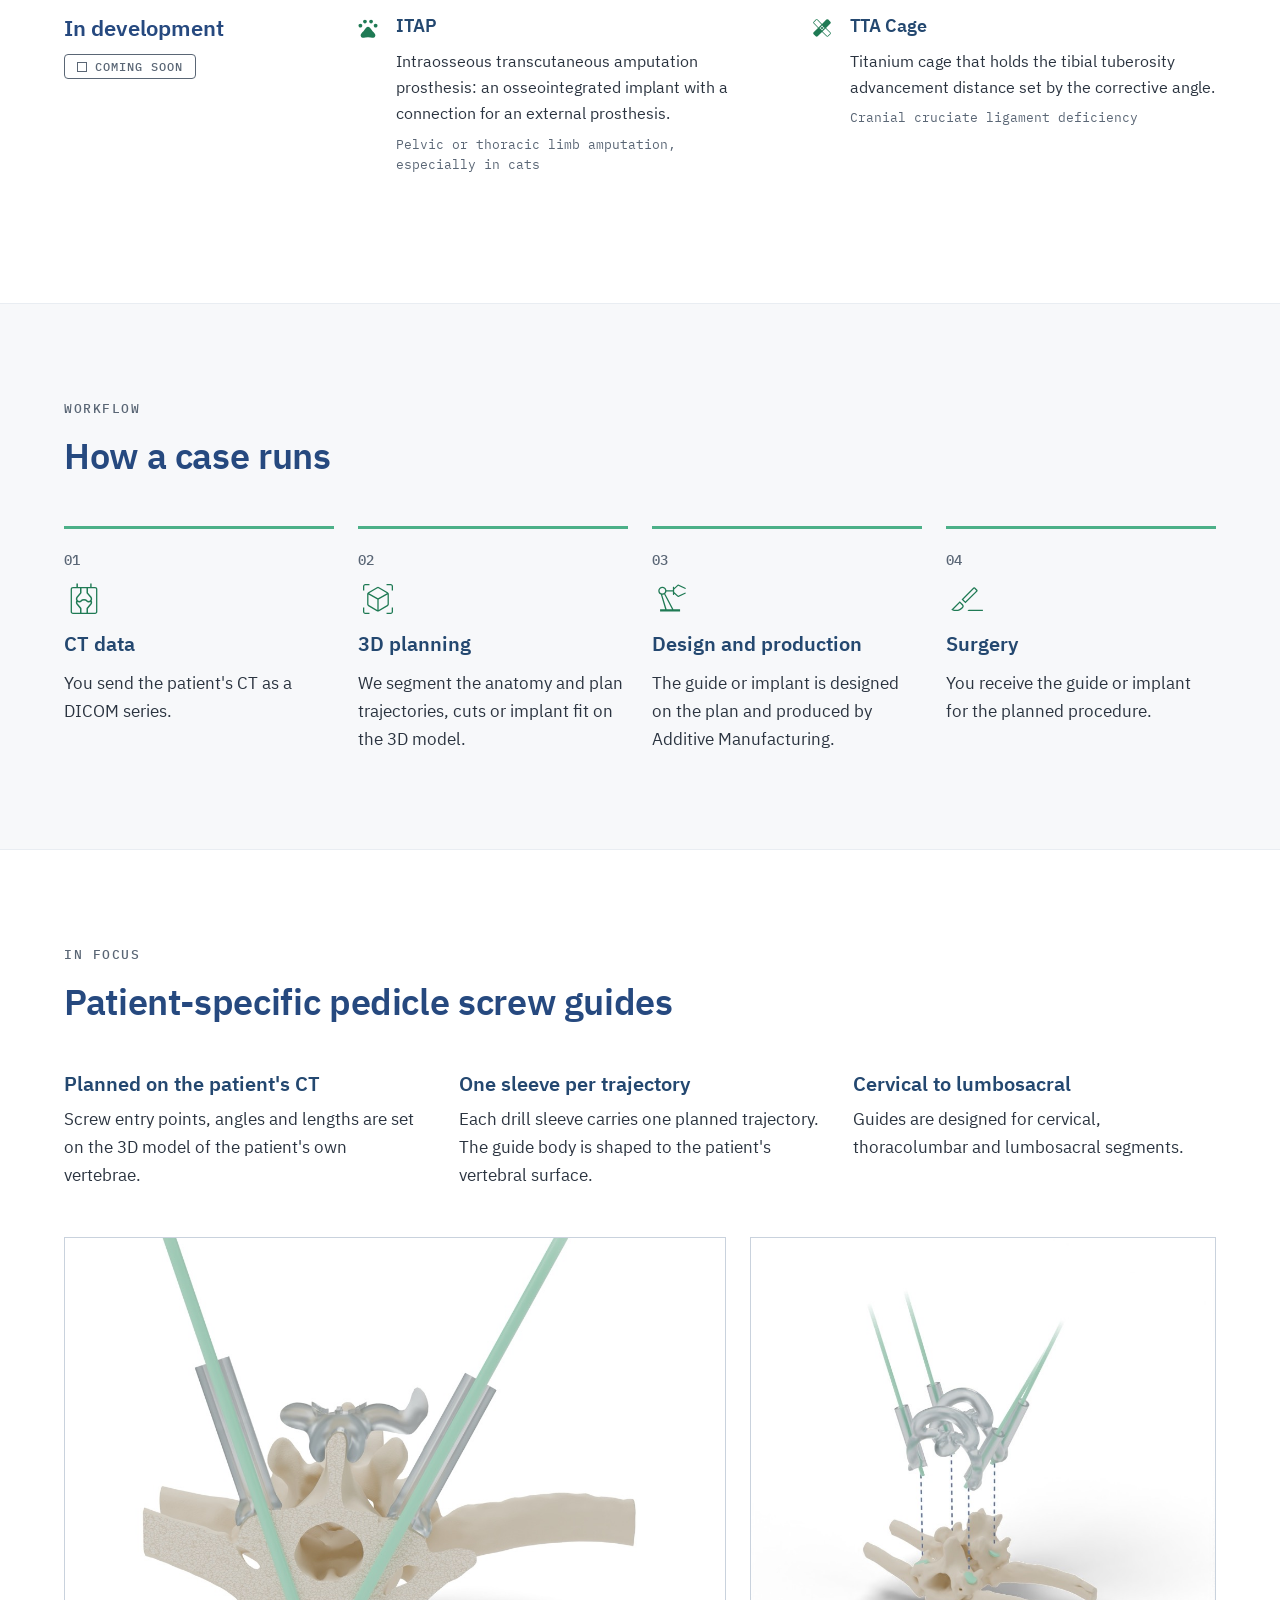
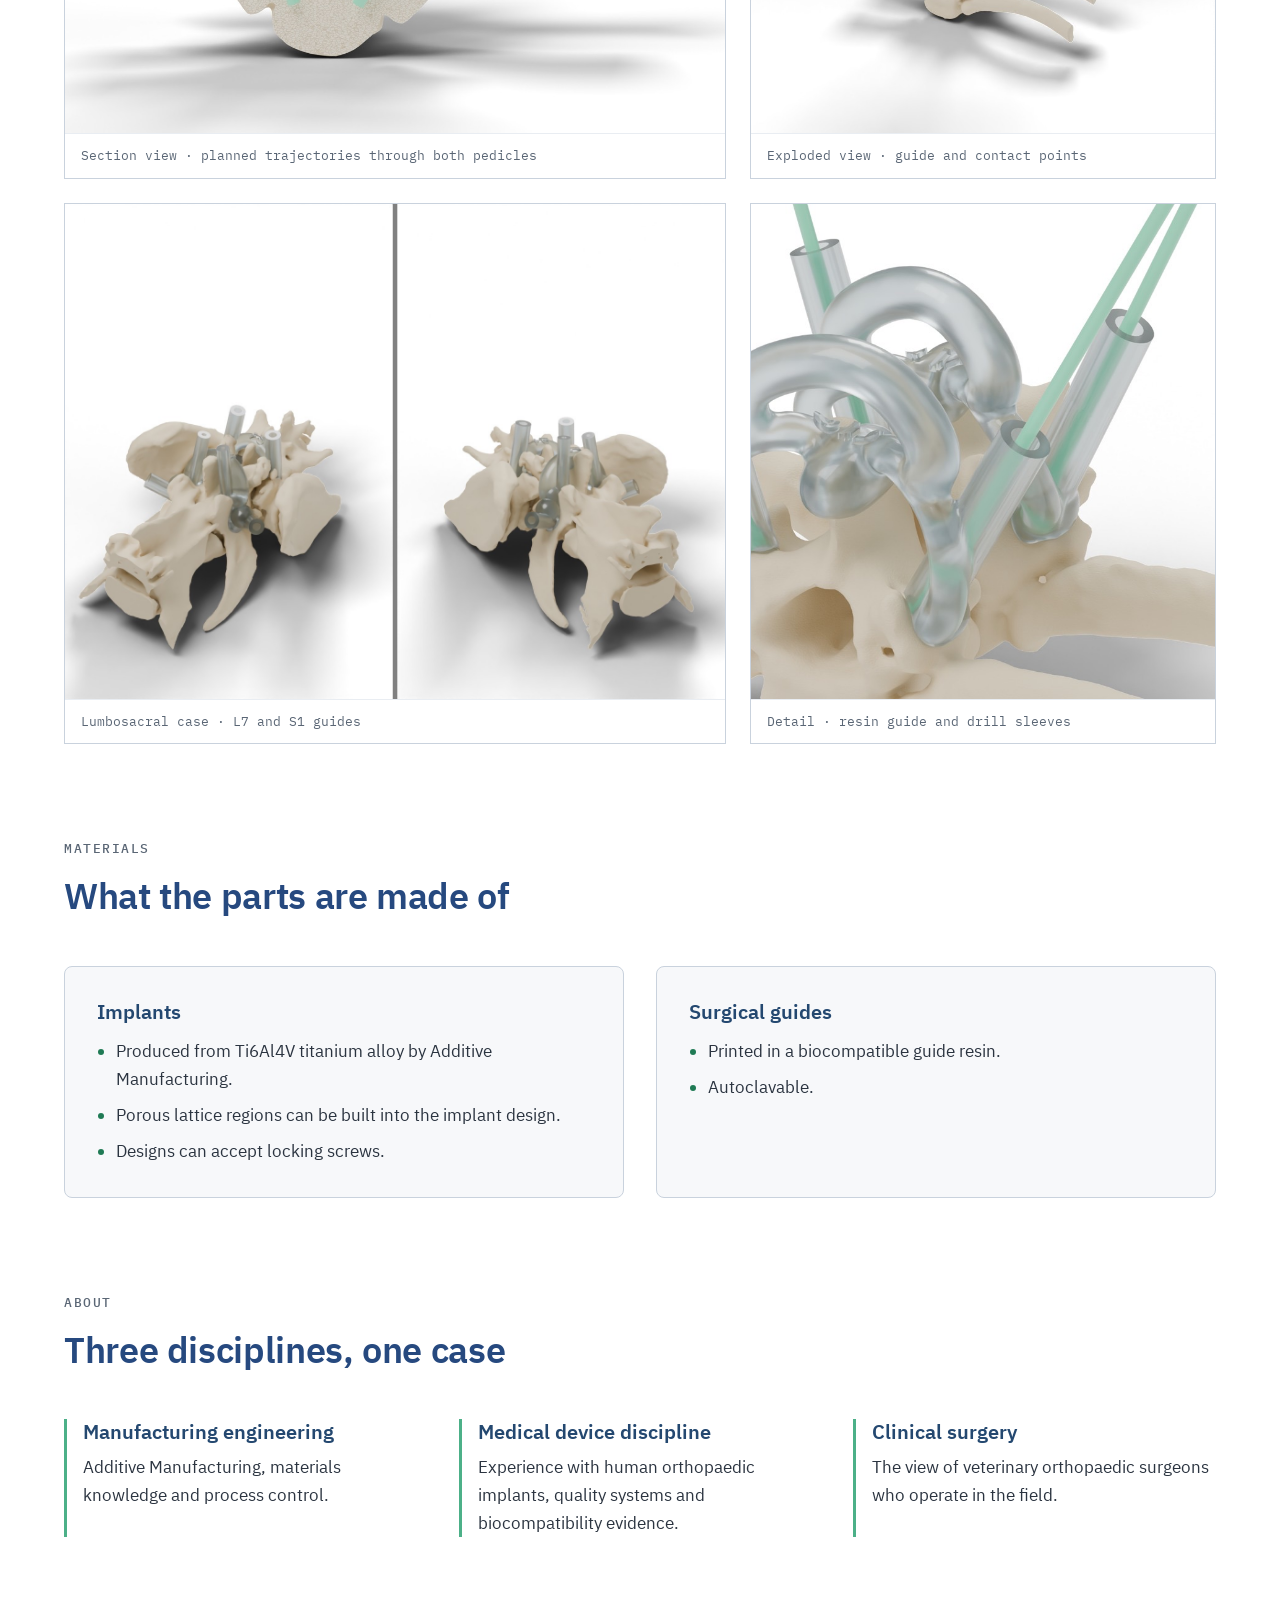
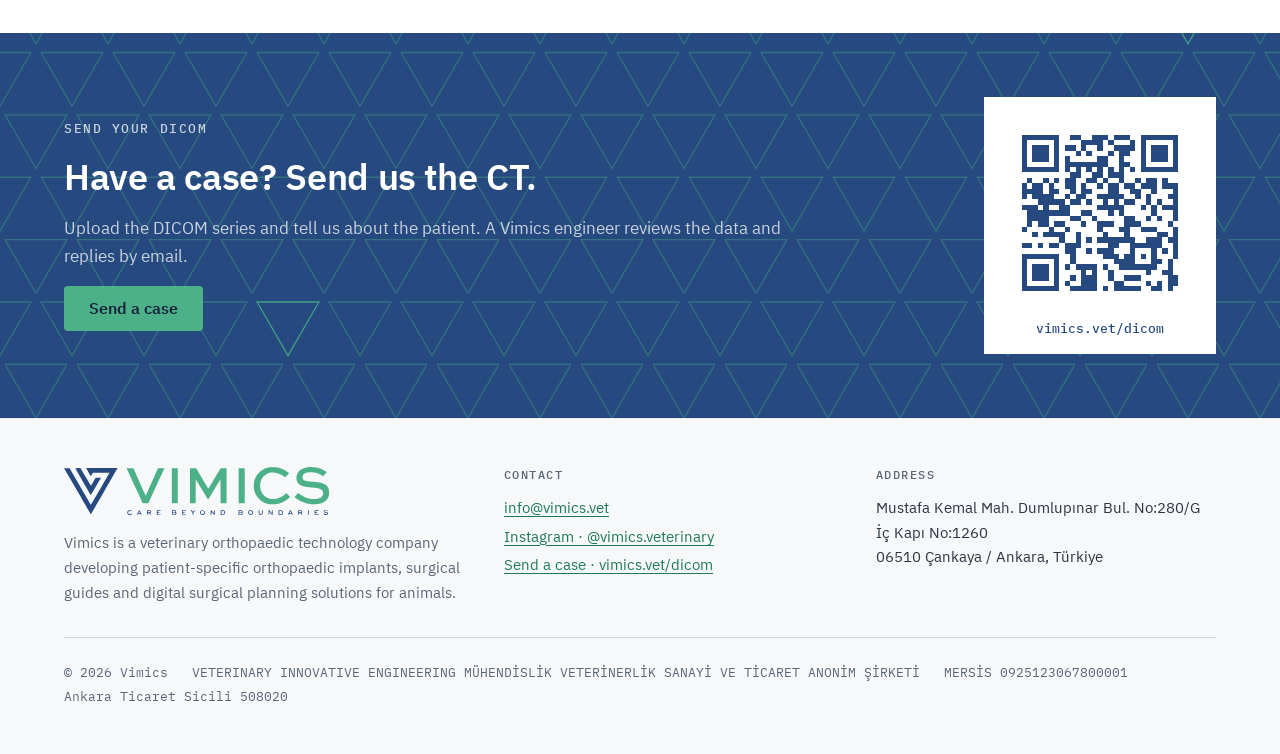
==== commit 5639bb6d: "Add blog with Antalya workshop post; rename ViCage to VCage - /blog/ index and first post on the Vet" ====
--- a/index.html
+++ b/index.html
@@ -27,7 +27,8 @@
     <a class="logo-link" href="./" aria-label="Vimics home"><svg viewBox="0 0 2000 362"  xmlns="http://www.w3.org/2000/svg" role="img" aria-label="Vimics, Care Beyond Boundaries"><g transform="translate(0.000000,362.000000) scale(0.100000,-0.100000)" fill="var(--logo-monogram)"><path d="M978 3530 l-128 -5 582 -1017 c321 -560 585 -1018 588 -1018 5 0 770 1305 770 1314 0 3 -91 6 -203 6 l-202 0 -175 -305 c-155 -271 -176 -304 -188 -288 -7 10 -187 312 -400 670 l-387 653 -65 -2 c-36 -1 -122 -5 -192 -8z"/><path d="M1680 3533 c0 -10 334 -592 340 -592 3 0 39 55 80 122 l75 122 623 3 c539 2 623 0 620 -12 -7 -33 -1383 -2415 -1390 -2408 -4 4 -367 626 -807 1382 l-798 1375 -211 3 -210 2 1003 -1728 c551 -951 1007 -1737 1012 -1746 7 -13 225 360 988 1686 539 936 992 1723 1008 1750 l27 48 -1180 0 c-649 0 -1180 -3 -1180 -7z"/><path d="M4884 352 c-109 -51 -144 -173 -79 -273 47 -73 172 -98 261 -52 59 31 68 46 44 68 -18 16 -20 16 -46 -4 -109 -86 -253 -5 -224 126 19 85 115 119 205 73 36 -18 40 -19 57 -4 54 49 -133 105 -218 66z"/><path d="M10388 356 c-86 -32 -128 -88 -128 -171 0 -189 259 -253 361 -89 86 140 -74 319 -233 260z m132 -62 c84 -50 77 -188 -12 -225 -100 -41 -199 31 -185 135 12 87 119 136 197 90z"/><path d="M14020 359 c-188 -56 -168 -326 27 -355 157 -23 273 129 203 266 -36 71 -146 114 -230 89z m151 -88 c107 -107 -23 -268 -159 -197 -81 42 -83 170 -3 219 14 9 48 17 75 17 43 0 53 -4 87 -39z"/><path d="M19667 356 c-51 -19 -65 -33 -73 -71 -14 -75 16 -100 137 -116 105 -14 119 -21 119 -60 0 -64 -131 -75 -211 -18 l-31 22 -20 -21 -21 -20 39 -25 c75 -49 183 -59 252 -23 56 29 70 115 26 159 -24 25 -38 28 -149 43 -63 8 -85 20 -85 43 0 46 101 62 169 26 33 -16 34 -16 54 4 l21 20 -47 21 c-62 28 -132 34 -180 16z"/><path d="M5626 308 c-13 -29 -49 -107 -80 -172 -31 -65 -56 -121 -56 -122 0 -2 14 -4 30 -4 27 0 33 6 50 45 l19 45 85 0 85 0 20 -45 c17 -39 24 -45 50 -45 17 0 31 3 30 8 0 4 -35 81 -78 172 -70 149 -80 165 -104 168 -25 3 -30 -2 -51 -50z m78 -84 c34 -74 34 -74 -29 -74 -30 0 -55 4 -55 9 0 12 49 121 54 121 3 0 16 -25 30 -56z"/><path d="M6260 186 l0 -176 30 0 30 0 0 65 0 65 63 0 63 0 35 -62 c30 -55 38 -63 67 -66 40 -4 40 -2 -3 68 -19 32 -35 60 -35 63 0 3 16 21 35 40 37 37 44 67 23 111 -22 50 -53 60 -185 64 l-123 4 0 -176z m244 98 c21 -20 20 -43 -1 -66 -13 -15 -31 -18 -100 -18 l-83 0 0 50 0 50 84 0 c64 0 88 -4 100 -16z"/><path d="M7000 185 l0 -175 145 0 145 0 0 25 0 25 -115 0 -115 0 0 55 0 55 65 0 c63 0 65 1 65 25 0 24 -2 25 -65 25 l-65 0 0 40 0 40 110 0 110 0 0 30 0 30 -140 0 -140 0 0 -175z"/><path d="M8150 186 l0 -176 119 0 c66 0 131 4 144 9 69 26 90 110 42 161 -23 24 -24 28 -10 40 25 21 19 83 -11 111 -24 22 -34 24 -155 28 l-129 3 0 -176z m248 76 c4 -41 -21 -52 -119 -52 l-69 0 0 45 0 46 93 -3 92 -3 3 -33z m0 -108 c31 -21 26 -64 -8 -81 -14 -7 -60 -13 -102 -13 l-78 0 0 55 0 55 83 0 c59 0 89 -4 105 -16z"/><path d="M8910 185 l0 -175 145 0 145 0 0 25 0 25 -115 0 -115 0 0 55 0 55 65 0 c63 0 65 1 65 25 0 24 -2 25 -65 25 l-65 0 0 40 0 39 108 3 107 3 3 28 3 27 -140 0 -141 0 0 -175z"/><path d="M9567 348 c5 -7 37 -49 71 -94 l62 -81 0 -81 0 -82 30 0 30 0 0 81 0 81 63 81 c86 112 84 107 45 107 -30 0 -40 -7 -82 -65 -54 -74 -52 -74 -111 9 -37 51 -43 56 -79 56 -29 0 -36 -3 -29 -12z"/><path d="M11060 185 l0 -175 30 0 29 0 3 117 3 117 98 -117 c76 -91 103 -117 122 -117 l25 0 0 175 0 175 -30 0 -29 0 -3 -117 -3 -117 -98 117 c-76 91 -103 117 -122 117 l-25 0 0 -175z"/><path d="M11820 184 l0 -176 113 4 c130 4 162 17 197 81 55 98 9 229 -91 257 -19 6 -76 10 -126 10 l-93 0 0 -176z m241 87 c25 -25 29 -37 29 -84 0 -90 -47 -127 -162 -127 l-48 0 0 120 0 120 76 0 c70 0 78 -2 105 -29z"/><path d="M13160 185 l0 -177 136 4 136 3 29 33 c37 41 39 89 5 129 -21 25 -22 29 -9 49 22 34 13 83 -20 108 -25 18 -45 21 -153 24 l-124 4 0 -177z m238 103 c42 -42 -7 -78 -105 -78 l-73 0 0 45 0 45 83 0 c51 0 88 -5 95 -12z m10 -134 c31 -21 26 -64 -8 -81 -14 -7 -60 -13 -102 -13 l-78 0 0 55 0 55 83 0 c59 0 89 -4 105 -16z"/><path d="M14682 221 c3 -139 3 -140 33 -171 53 -55 162 -64 221 -18 43 35 54 75 54 208 l0 120 -30 0 -30 0 0 -121 c0 -134 -6 -154 -55 -175 -44 -18 -90 -8 -115 24 -17 22 -20 40 -20 148 l0 124 -31 0 -31 0 4 -139z"/><path d="M15430 185 l0 -175 25 0 25 0 0 115 c0 63 4 115 8 115 4 0 50 -52 102 -115 79 -96 100 -115 123 -115 l27 0 -2 173 -3 172 -27 3 -27 3 -3 -121 -3 -121 -100 120 c-74 91 -105 121 -122 121 l-23 0 0 -175z"/><path d="M16180 185 l0 -177 119 3 c129 4 150 12 195 73 31 41 30 159 -2 204 -39 53 -73 66 -199 70 l-113 4 0 -177z m243 89 c33 -33 43 -84 28 -135 -17 -55 -46 -71 -133 -73 l-73 -1 -3 118 -3 117 79 0 c72 0 82 -2 105 -26z"/><path d="M17046 352 c-8 -13 -156 -334 -156 -338 0 -2 13 -4 30 -4 25 0 32 6 49 45 l20 45 83 0 84 0 22 -45 c19 -39 26 -45 52 -45 16 0 30 2 30 3 0 2 -35 80 -79 173 -69 148 -82 169 -104 172 -14 2 -28 -1 -31 -6z m84 -194 c0 -5 -25 -8 -55 -8 -63 0 -64 0 -29 77 l26 58 29 -60 c15 -33 28 -63 29 -67z"/><path d="M17660 185 l0 -175 30 0 30 0 0 65 0 65 63 0 62 0 35 -65 c32 -59 38 -65 68 -65 39 0 39 -4 -3 69 -42 72 -42 65 -3 100 27 24 33 36 33 69 0 82 -57 112 -210 112 l-105 0 0 -175z m242 98 c51 -46 8 -83 -99 -83 l-83 0 0 50 0 50 82 0 c62 0 86 -4 100 -17z"/><path d="M18400 185 l0 -175 30 0 30 0 0 175 0 175 -30 0 -30 0 0 -175z"/><path d="M18904 347 c-2 -7 -3 -85 -2 -172 l3 -160 148 -3 147 -3 0 25 0 25 -117 3 -118 3 0 50 0 50 68 3 c64 3 67 4 67 27 0 24 -2 25 -70 25 l-70 0 0 40 0 40 110 0 110 0 0 30 0 30 -135 0 c-102 0 -137 -3 -141 -13z"/></g><g transform="translate(0.000000,362.000000) scale(0.100000,-0.100000)" fill="var(--logo-kelime)"><path d="M15545 3603 c-617 -78 -1073 -494 -1207 -1101 -32 -142 -32 -443 0 -589 156 -720 775 -1160 1552 -1102 383 29 741 176 1045 431 145 121 148 90 -24 262 l-149 149 -75 -67 c-201 -183 -425 -299 -677 -353 -120 -25 -365 -25 -475 1 -444 103 -724 455 -742 931 -15 413 169 758 499 934 382 204 931 112 1346 -226 l33 -27 152 153 152 152 -44 37 c-247 209 -581 355 -932 406 -97 15 -370 20 -454 9z"/><path d="M18305 3589 c-458 -81 -717 -309 -766 -675 -30 -225 26 -420 157 -549 175 -173 424 -245 1009 -290 612 -48 795 -131 835 -379 49 -306 -221 -496 -705 -496 -405 1 -769 135 -1090 403 -44 37 -83 66 -87 65 -10 -4 -268 -301 -268 -309 0 -12 183 -155 276 -216 307 -201 633 -307 1022 -332 654 -43 1137 182 1266 589 110 347 18 699 -229 875 -196 140 -418 196 -941 235 -335 25 -479 44 -572 76 -166 55 -222 123 -222 268 0 246 246 380 670 363 315 -13 594 -97 800 -242 44 -30 81 -55 84 -55 8 0 266 299 266 308 0 12 -113 87 -210 140 -363 198 -901 290 -1295 221z"/><path d="M4720 3523 c0 -5 274 -597 609 -1318 l608 -1310 210 -3 210 -2 609 1311 c335 722 611 1316 612 1321 2 4 -107 7 -244 6 l-249 -3 -456 -1030 c-251 -566 -462 -1030 -469 -1030 -7 0 -218 465 -469 1032 l-456 1032 -257 1 c-142 0 -258 -3 -258 -7z"/><path d="M8130 2210 l0 -1320 225 0 225 0 0 1320 0 1320 -225 0 -225 0 0 -1320z"/><path d="M9500 2210 l0 -1320 215 0 215 0 2 898 c2 589 6 897 13 896 5 -1 207 -334 448 -740 l438 -739 37 -3 37 -3 440 742 c242 408 445 741 450 741 7 -1 11 -310 13 -897 l2 -895 225 0 225 0 0 1320 0 1320 -224 0 -224 0 -452 -767 c-249 -423 -457 -773 -464 -780 -8 -9 -122 178 -470 768 l-459 779 -233 0 -234 0 0 -1320z"/><path d="M13170 2210 l0 -1320 230 0 230 0 0 1320 0 1320 -230 0 -230 0 0 -1320z"/></g></svg></a>
     <nav class="nav" aria-label="Main">
       <a href="#portfolio">Portfolio</a>
-      <a href="vicage/">ViCage</a>
+      <a href="vcage/">VCage</a>
+      <a href="blog/">Blog</a>
       <a href="#workflow">How a case runs</a>
       <a href="#spinal">Pedicle screw guides</a>
       <a href="#contact">Contact</a>
@@ -68,19 +69,19 @@
   </div>
 </section>
 
-<section class="bolum" id="vicage" style="padding-bottom: 0;">
+<section class="bolum" id="vcage" style="padding-bottom: 0;">
   <div class="kolon">
     <div class="yeni-urun">
       <div class="hero-metin">
         <span class="durum">New</span>
-        <h2>ViCage interbody fusion cage set</h2>
+        <h2>VCage interbody fusion cage set</h2>
         <p class="ikincil">Ten sizes in one set: five footprints, two heights each. Gyroid lattice core in Ti6Al4V ELI, produced by Additive Manufacturing.</p>
         <div class="eylemler">
-          <a class="btn btn-birincil" href="vicage/">See ViCage</a>
-          <a class="btn btn-ikincil" href="vicage/#order">Plan an order</a>
+          <a class="btn btn-birincil" href="vcage/">See VCage</a>
+          <a class="btn btn-ikincil" href="vcage/#order">Plan an order</a>
         </div>
       </div>
-      <a href="vicage/" class="yeni-urun-gorsel" aria-label="ViCage product page"><img class="tema-acik" src="assets/img/vicage/hero-acik.webp" width="5444" height="3960" loading="lazy" alt="ViCage interbody fusion cage in raw titanium"><img class="tema-koyu" src="assets/img/vicage/hero.webp" width="5444" height="3960" loading="lazy" alt="ViCage interbody fusion cage in raw titanium"></a>
+      <a href="vcage/" class="yeni-urun-gorsel" aria-label="VCage product page"><img class="tema-acik" src="assets/img/vcage/hero-acik.webp" width="5444" height="3960" loading="lazy" alt="VCage interbody fusion cage in raw titanium"><img class="tema-koyu" src="assets/img/vcage/hero.webp" width="5444" height="3960" loading="lazy" alt="VCage interbody fusion cage in raw titanium"></a>
     </div>
   </div>
 </section>
@@ -136,7 +137,7 @@
         <span class="durum">New</span>
       </div>
       <ul class="urunler">
-        <li class="urun"><svg class="ic" viewBox="0 -960 960 960" aria-hidden="true"><path d="M464.62-157.85v-313.61L190.77-629.77V-330q0 6.15 3.08 11.54 3.07 5.38 9.23 9.23l261.54 151.38Zm30.76 0 261.54-151.38q6.16-3.85 9.23-9.23 3.08-5.39 3.08-11.54v-300L495.38-471.62v313.77ZM480-497.08l270.62-157.3-258.31-149.39q-6.16-3.08-12.31-3.08t-12.31 3.08L209.15-654.38 480-497.08ZM187.69-282.62q-13.48-7.65-20.58-20.67-7.11-13.02-7.11-27.48v-298.46q0-14.46 7.11-27.48 7.1-13.02 20.58-20.67l264.62-153q13.56-7.24 27.85-7.24 14.3 0 27.53 7.24l264.62 153q13.48 7.65 20.58 20.67 7.11 13.02 7.11 27.48v298.46q0 14.46-7.11 27.48-7.1 13.02-20.58 20.67l-264.62 153q-13.56 7.24-27.85 7.24-14.3 0-27.53-7.24l-264.62-153ZM480-480Z"/></svg><h4><a href="vicage/">ViCage</a></h4><p>Interbody fusion cage set with a gyroid lattice core. Ten sizes from 4.5 to 7.5 mm, with a keyed inserter.</p><span class="endikasyon">Ti6Al4V ELI · Additive Manufacturing</span></li>
+        <li class="urun"><svg class="ic" viewBox="0 -960 960 960" aria-hidden="true"><path d="M464.62-157.85v-313.61L190.77-629.77V-330q0 6.15 3.08 11.54 3.07 5.38 9.23 9.23l261.54 151.38Zm30.76 0 261.54-151.38q6.16-3.85 9.23-9.23 3.08-5.39 3.08-11.54v-300L495.38-471.62v313.77ZM480-497.08l270.62-157.3-258.31-149.39q-6.16-3.08-12.31-3.08t-12.31 3.08L209.15-654.38 480-497.08ZM187.69-282.62q-13.48-7.65-20.58-20.67-7.11-13.02-7.11-27.48v-298.46q0-14.46 7.11-27.48 7.1-13.02 20.58-20.67l264.62-153q13.56-7.24 27.85-7.24 14.3 0 27.53 7.24l264.62 153q13.48 7.65 20.58 20.67 7.11 13.02 7.11 27.48v298.46q0 14.46-7.11 27.48-7.1 13.02-20.58 20.67l-264.62 153q-13.56 7.24-27.85 7.24-14.3 0-27.53-7.24l-264.62-153ZM480-480Z"/></svg><h4><a href="vcage/">VCage</a></h4><p>Interbody fusion cage set with a gyroid lattice core. Ten sizes from 4.5 to 7.5 mm, with a threaded inserter port.</p><span class="endikasyon">Ti6Al4V ELI · Additive Manufacturing</span></li>
       </ul>
     </div>
 
--- a/assets/site.css
+++ b/assets/site.css
@@ -287,3 +287,72 @@
 .matris .ayak { position: absolute; top: 8px; transform: translateX(-50%); font: 600 15px/1 var(--sans); color: var(--alt-baslik); }
 .matris figcaption { margin-top: var(--b2); font: 400 12px/1.4 var(--mono); color: var(--metin-ikincil); }
 @media (max-width: 760px) { .yeni-urun { grid-template-columns: 1fr; } }
+
+/* Blog: index cards and article (760px reading column inside the 1200px grid) */
+.nav a[aria-current="page"] { text-decoration: underline; text-decoration-color: var(--vurgu); text-decoration-thickness: 2px; }
+.yazi-liste { list-style: none; margin: 0; padding: 0; display: grid; gap: var(--b6); }
+.yazi-kart { display: grid; grid-template-columns: minmax(0, 1fr) minmax(0, 1fr); gap: var(--b6); align-items: center; padding-top: var(--b6); border-top: 1px solid var(--kenarlik); }
+.yazi-gorsel { display: block; border: 1px solid var(--kenarlik); }
+.yazi-gorsel img { width: 100%; aspect-ratio: 1200 / 630; object-fit: cover; }
+.yazi-metin { display: grid; gap: var(--b3); min-width: 0; }
+.yazi-metin h2 { font-size: clamp(22px, 2.4vw, 28px); }
+.yazi-metin h2 a { color: inherit; text-decoration: none; }
+.yazi-metin h2 a:hover { text-decoration: underline; }
+@media (max-width: 760px) { .yazi-kart { grid-template-columns: 1fr; gap: var(--b4); } }
+
+.makale .kolon { max-width: calc(760px + 2 * var(--b5)); padding-block: var(--b6) var(--bolum); display: grid; gap: var(--b7); }
+.makale h2 { font-size: clamp(24px, 2.8vw, 30px); }
+.kirinti ol { list-style: none; margin: 0; padding: 0; display: flex; flex-wrap: wrap; gap: var(--b2); font: 400 13px/1.5 var(--mono); color: var(--metin-ikincil); }
+.kirinti li + li::before { content: "/"; margin-right: var(--b2); color: var(--kenarlik-kontrol); }
+.kirinti a { color: var(--metin-ikincil); }
+.makale-bas { display: grid; gap: var(--b4); }
+.makale-bas .lead { font-size: 19px; color: var(--metin-ikincil); }
+.makale figure { margin: 0; }
+.makale figcaption { margin-top: var(--b3); font: 400 13px/1.55 var(--mono); color: var(--metin-ikincil); }
+.makale-kapak img { width: 100%; max-height: 720px; object-fit: cover; object-position: center 35%; border: 1px solid var(--kenarlik); }
+
+.ozet-kutu { background: var(--zemin-yukseltilmis); border: 1px solid var(--kenarlik); border-left: 3px solid var(--vurgu); border-radius: var(--r3); padding: var(--b5) var(--b6); }
+.ozet-kutu h2.etiket { font: 500 13px/1.4 var(--mono); color: var(--metin-ikincil); margin-bottom: var(--b3); }
+.ozet-kutu dl { margin: 0; display: grid; }
+.ozet-kutu dl > div { display: grid; grid-template-columns: 140px minmax(0, 1fr); gap: var(--b4); padding-block: var(--b2); border-top: 1px solid var(--ayrac); }
+.ozet-kutu dl > div:first-child { border-top: 0; }
+.ozet-kutu dt { font: 500 12px/1.9 var(--mono); letter-spacing: 0.1em; text-transform: uppercase; color: var(--metin-ikincil); }
+.ozet-kutu dd { margin: 0; font-weight: 500; color: var(--alt-baslik); }
+@media (max-width: 520px) { .ozet-kutu { padding: var(--b4); } .ozet-kutu dl > div { grid-template-columns: 1fr; gap: 0; } }
+
+.metin { display: grid; gap: var(--b4); }
+.metin h2 { margin-top: var(--b5); }
+.metin h3 { margin-top: var(--b3); }
+.gunler { list-style: none; margin: 0; padding: 0; display: grid; grid-template-columns: repeat(3, minmax(0, 1fr)); gap: var(--b4); }
+.gunler li { display: grid; gap: var(--b2); align-content: start; padding-top: var(--b4); border-top: 3px solid var(--vurgu); min-width: 0; }
+.gunler .no { font: 500 13px/1 var(--mono); letter-spacing: 0.08em; text-transform: uppercase; color: var(--metin-ikincil); }
+.gunler h3 { margin: 0; font-size: 18px; }
+.gunler p { font-size: 16px; color: var(--metin-ikincil); }
+@media (max-width: 600px) { .gunler { grid-template-columns: 1fr; } }
+.ikili { display: grid; grid-template-columns: repeat(2, minmax(0, 1fr)); gap: var(--b4); margin-block: var(--b3); }
+.ikili img { width: 100%; aspect-ratio: 4 / 5; object-fit: cover; border: 1px solid var(--kenarlik); }
+.ikili figcaption { grid-column: 1 / -1; margin-top: 0; }
+@media (max-width: 480px) { .ikili { grid-template-columns: 1fr; } }
+.akis-liste { margin: 0; padding-left: 1.4em; display: grid; gap: var(--b2); }
+.akis-liste li::marker { font: 500 15px var(--mono); color: var(--vurgu-anlamli); }
+.akis-liste b { color: var(--alt-baslik); font-weight: 600; }
+
+.galeri h2 { margin-bottom: var(--b5); }
+.galeri ul { list-style: none; margin: 0; padding: 0; display: grid; grid-template-columns: repeat(3, minmax(0, 1fr)); gap: var(--b3); }
+.galeri img { width: 100%; aspect-ratio: 4 / 5; object-fit: cover; border: 1px solid var(--kenarlik); }
+@media (max-width: 600px) { .galeri ul { grid-template-columns: repeat(2, minmax(0, 1fr)); } }
+
+.sss h2 { margin-bottom: var(--b4); }
+.sss details { border-top: 1px solid var(--kenarlik); }
+.sss details:last-of-type { border-bottom: 1px solid var(--kenarlik); }
+.sss summary { cursor: pointer; list-style: none; display: flex; justify-content: space-between; gap: var(--b4); padding-block: var(--b4); font-weight: 600; color: var(--alt-baslik); }
+.sss summary::-webkit-details-marker { display: none; }
+.sss summary::after { content: "+"; font: 500 20px/1 var(--mono); color: var(--vurgu-anlamli); }
+.sss details[open] summary::after { content: "−"; }
+.sss details p { padding-bottom: var(--b4); }
+
+.ilgili { display: grid; grid-template-columns: repeat(3, minmax(0, 1fr)); gap: var(--b4); }
+.ilgili a { display: grid; gap: var(--b2); align-content: start; padding: var(--b4) var(--b5); border: 1px solid var(--kenarlik); border-radius: var(--r3); text-decoration: none; min-width: 0; }
+.ilgili a:hover { background: var(--zemin-yukseltilmis); }
+.ilgili b { color: var(--alt-baslik); font-weight: 600; }
+@media (max-width: 700px) { .ilgili { grid-template-columns: 1fr; } }
